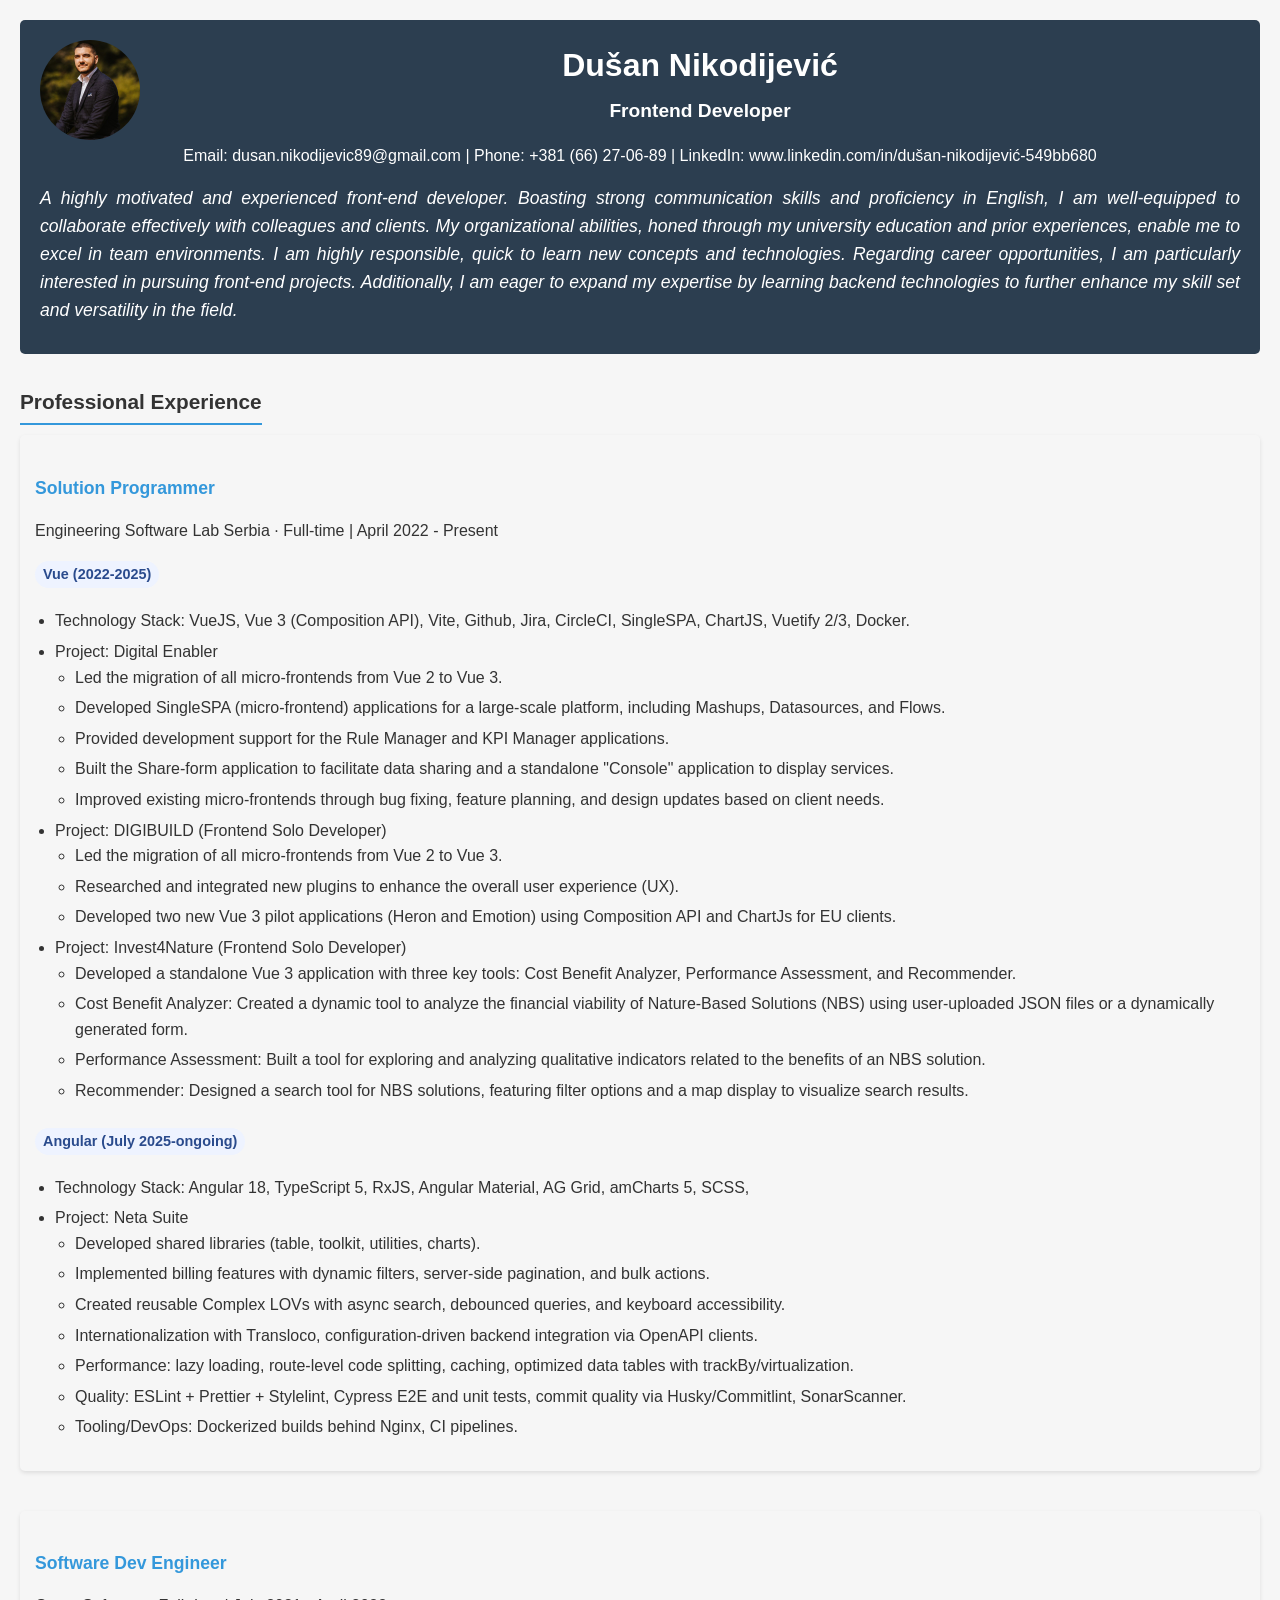
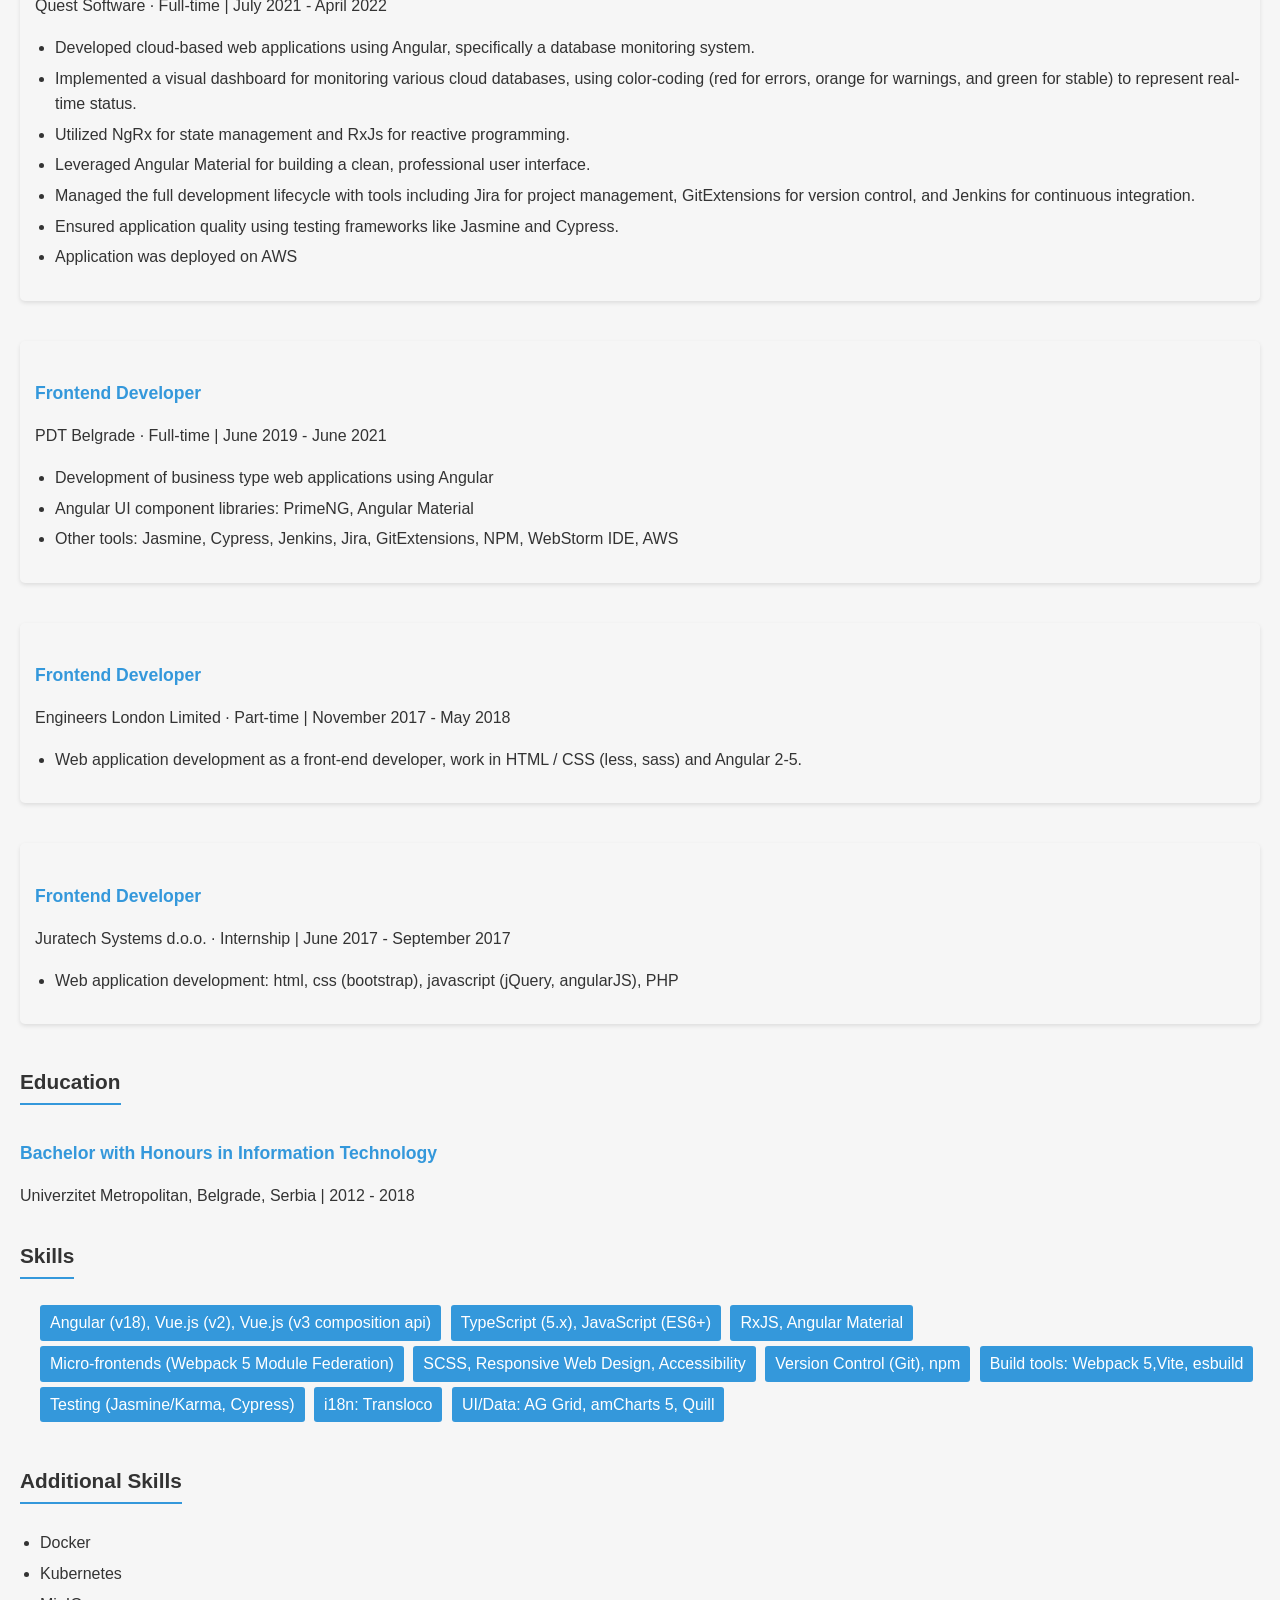
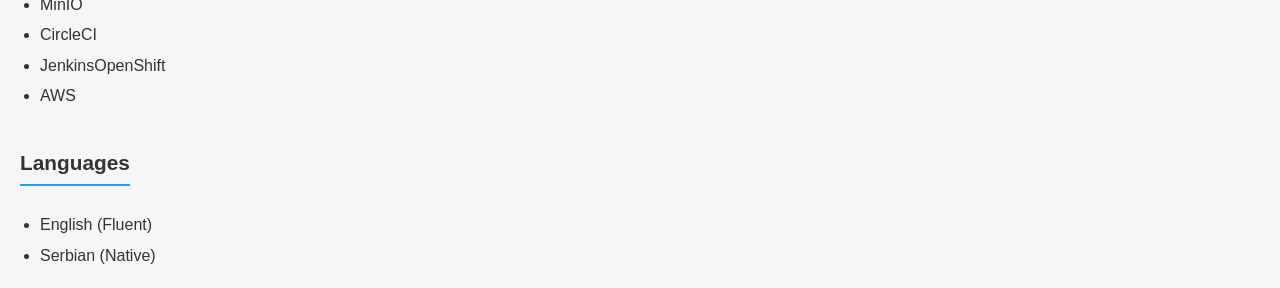
==== index.html @ c5de5ff5 "Update index.html" ====
<!DOCTYPE html>
<html lang="en">

<head>
    <meta charset="UTF-8">
    <meta name="viewport" content="width=device-width, initial-scale=1.0">
    <title>Dušan Nikodijević - CV</title>
    <link rel="stylesheet" href="css/main.css">
</head>

<body>
    <header>
        <img src="profile-picture.jpg" alt="Dušan Nikodijević" class="profile-picture">
        <h1>Dušan Nikodijević</h1>
        <h2>Frontend Developer</h2>
        <p>Email: dusan.nikodijevic89@gmail.com | Phone: +381 (66) 27-06-89 | LinkedIn:
            www.linkedin.com/in/dušan-nikodijević-549bb680</p>
        <p class="summary">A highly motivated and experienced front-end developer. Boasting strong communication skills and
            proficiency in English, I am well-equipped to collaborate effectively with colleagues and clients. My
            organizational abilities, honed through my university education and prior experiences, enable me to excel in team
            environments. I am highly responsible, quick to learn new concepts and technologies.

            Regarding career opportunities, I am particularly interested in pursuing front-end projects. Additionally, I am
            eager to expand my expertise by learning backend technologies to further enhance my skill set and versatility in
            the field.</p>
    </header>
    <main>
        <section>
            <h3>Professional Experience</h3>
            <div class="experience-container">
                <div class="experience">
                    <h4>Solution Programmer</h4>
                    <p>Engineering Software Lab Serbia · Full-time | April 2022 - Present</p>
                    <div class="tech-block">
                        <h5 class="tech-title">Vue (2022-2025)</h5>
                        <ul>
                            <li>Technology Stack: VueJS, Vue 3 (Composition API), Vite, Github, Jira, CircleCI, SingleSPA, ChartJS, Vuetify 2/3, Docker.</li>
                            <li>Project: Digital Enabler
                                <ul>
                                    <li>Led the migration of all micro-frontends from Vue 2 to Vue 3.</li>
                                    <li>Developed SingleSPA (micro-frontend) applications for a large-scale platform, including Mashups, Datasources, and Flows.</li>
                                    <li>Provided development support for the Rule Manager and KPI Manager applications.</li>
                                    <li>Built the Share-form application to facilitate data sharing and a standalone "Console" application to display services.</li>
                                    <li>Improved existing micro-frontends through bug fixing, feature planning, and design updates based on client needs.</li>
                                </ul>
                            </li>
                            <li>Project: DIGIBUILD (Frontend Solo Developer)
                                <ul>
                                    <li>Led the migration of all micro-frontends from Vue 2 to Vue 3.</li>
                                    <li>Researched and integrated new plugins to enhance the overall user experience (UX).</li>
                                    <li>Developed two new Vue 3 pilot applications (Heron and Emotion) using Composition API and ChartJs for EU clients.</li>
                                </ul>
                            </li>
                            <li>Project: Invest4Nature (Frontend Solo Developer)
                                <ul>
                                    <li>Developed a standalone Vue 3 application with three key tools: Cost Benefit Analyzer, Performance Assessment, and Recommender.</li>
                                    <li>Cost Benefit Analyzer: Created a dynamic tool to analyze the financial viability of Nature-Based Solutions (NBS) using user-uploaded JSON files or a dynamically generated form.</li>
                                    <li>Performance Assessment: Built a tool for exploring and analyzing qualitative indicators related to the benefits of an NBS solution.</li>
                                    <li>Recommender: Designed a search tool for NBS solutions, featuring filter options and a map display to visualize search results.</li>
                                </ul>
                            </li>
                        </ul>
                        <h5 class="tech-title">Angular (July 2025-ongoing)</h5>
                        <ul>
                            <li>Technology Stack: Angular 18, TypeScript 5, RxJS, Angular Material, AG Grid, amCharts 5, SCSS,</li>
                            <li>Project: Neta Suite
                                <ul>
                                    <li>Developed shared libraries (table, toolkit, utilities, charts).</li>
                                    <li>Implemented billing features with dynamic filters, server‑side pagination, and bulk actions.</li>
                                    <li>Created reusable Complex LOVs with async search, debounced queries, and keyboard accessibility.</li>
                                    <li>Internationalization with Transloco, configuration‑driven backend integration via OpenAPI clients.</li>
                                    <li>Performance: lazy loading, route‑level code splitting, caching, optimized data tables with trackBy/virtualization.</li>
                                    <li>Quality: ESLint + Prettier + Stylelint, Cypress E2E and unit tests, commit quality via Husky/Commitlint, SonarScanner.</li>
                                    <li>Tooling/DevOps: Dockerized builds behind Nginx, CI pipelines.</li>
                                </ul>
                            </li>
                        </ul>
                    </div>
                </div>
                <div class="experience">
                    <h4>Software Dev Engineer</h4>
                    <p>Quest Software · Full-time | July 2021 - April 2022</p>
                    <ul>
                        <li>Developed cloud-based web applications using Angular, specifically a database monitoring system.</li>
                        <li>Implemented a visual dashboard for monitoring various cloud databases, using color-coding (red for errors, orange for warnings, and green for stable) to represent real-time status.</li>
                        <li>Utilized NgRx for state management and RxJs for reactive programming.</li>
                        <li>Leveraged Angular Material for building a clean, professional user interface.</li>
                        <li>Managed the full development lifecycle with tools including Jira for project management, GitExtensions for version control, and Jenkins for continuous integration.</li>
                        <li>Ensured application quality using testing frameworks like Jasmine and Cypress.</li>
                        <li>Application was deployed on AWS</li>
                    </ul>
                </div>
                <div class="experience">
                    <h4>Frontend Developer</h4>
                    <p>PDT Belgrade · Full-time | June 2019 - June 2021</p>
                    <ul>
                        <li>Development of business type web applications using Angular</li>
                        <li>Angular UI component libraries: PrimeNG, Angular Material</li>
                        <li>Other tools: Jasmine, Cypress, Jenkins, Jira, GitExtensions, NPM, WebStorm IDE, AWS</li>
                    </ul>
                </div>
                <div class="experience">
                    <h4>Frontend Developer</h4>
                    <p>Engineers London Limited · Part-time | November 2017 - May 2018</p>
                    <ul>
                        <li>Web application development as a front-end developer, work in HTML / CSS (less, sass) and Angular 2-5.
                        </li>
                    </ul>
                </div>
                <div class="experience">
                    <h4>Frontend Developer</h4>
                    <p>Juratech Systems d.o.o. · Internship | June 2017 - September 2017</p>
                    <ul>
                        <li>Web application development: html, css (bootstrap), javascript (jQuery, angularJS), PHP</li>
                    </ul>
                </div>
            </div>
        </section>
        <section>
            <h3>Education</h3>
            <div class="education">
                <h4>Bachelor with Honours in Information Technology</h4>
                <p>Univerzitet Metropolitan, Belgrade, Serbia | 2012 - 2018</p>
            </div>
        </section>
        <section>
            <h3>Skills</h3>
            <ul class="skills">
                <li>Angular (v18), Vue.js (v2), Vue.js (v3 composition api)</li>
                <li>TypeScript (5.x), JavaScript (ES6+)</li>
                <li>RxJS, Angular Material</li>
                <li>Micro‑frontends (Webpack 5 Module Federation)</li>
                <li>SCSS, Responsive Web Design, Accessibility</li>
                <li>Version Control (Git), npm</li>
                <li>Build tools: Webpack 5,Vite, esbuild</li>
                <li>Testing (Jasmine/Karma, Cypress)</li>
                <li>i18n: Transloco</li>
                <li>UI/Data: AG Grid, amCharts 5, Quill</li>
            </ul>
        </section>
        <section>
            <h3>Additional Skills</h3>
            <ul class="additional-skills">
                <li>Docker</li>
                <li>Kubernetes</li>
                <li>MinIO</li>
                <li>CircleCI</li>
                <li>Jenkins</l
                <li>OpenShift</li>
                <li>AWS</li>
            </ul>
        </section>
        <section>
            <h3>Languages</h3>
            <ul class="languages">
                <li>English (Fluent)</li>
                <li>Serbian (Native)</li>
            </ul>
        </section>
    </main>
</body>

</html>
---- css/main.css ----
body {
  font-family: 'Arial', sans-serif;
  line-height: 1.6;
  margin: 20px;
  color: #333;
  background-color: #f6f6f6;
  opacity: 0;
  animation: fadeIn 1s ease-in forwards;
}

header {
  text-align: center;
  padding: 20px;
  background-color: #2c3e50;
  color: #fff;
  border-radius: 5px;
  margin-bottom: 10px;
}

h1 {
  margin: 0;
}

h2 {
  font-size: 1.2rem;
  margin-top: 5px;
}

h3 {
  font-size: 1.3rem;
  margin-bottom: 10px;
  border-bottom: 2px solid #3498db;
  display: inline-block;
  padding-bottom: 5px;
}

h4 {
  font-size: 1.1rem;
  font-weight: bold;
  margin-bottom: 5px;
  color: #3498db;
}

p {
  margin-bottom: 10px;
}

ul {
  padding-left: 20px;
}

li {
  margin-bottom: 5px;
}

.experience,
.education {
  transition: background-color 0.5s ease;
}

.experience:hover,
.education:hover {
  background-color: rgba(52, 152, 219, 0.1);
}

.skills li {
  display: inline-block;
  padding: 5px 10px;
  background-color: #3498db;
  color: #fff;
  border-radius: 3px;
  margin-right: 5px;
  margin-bottom: 5px;
  transition: background-color 0.3s ease, transform 0.3s ease;
}

.skills li:hover {
  background-color: #2980b9;
  transform: translateY(-2px);
}

.experience-container {
  display: flex;
  flex-wrap: wrap;
  gap: 20px;
}

.experience {
  width: 100%;
  background-color: #f6f6f6;
  padding: 15px;
  border-radius: 5px;
  box-shadow: 0 2px 4px rgba(0, 0, 0, 0.1);
  margin-bottom: 20px;
}

.summary {
  font-size: 1.1em;
  font-style: italic;
  margin-top: 15px;
  text-align: justify;
}

.profile-picture {
  width: 100px;
  height: 100px;
  border-radius: 50%;
  object-fit: cover;
  margin-right: 20px;
  float: left;
}

.tech-block { margin-bottom: 12px; }
.tech-title {
  display: inline-block;
  margin: 8px 0 4px;
  padding: 2px 8px;
  border-radius: 999px;
  background: #eef3ff;
  color: #2a4b8d;
  font-size: 0.9rem;
  font-weight: 700;
}

@media screen and (max-width: 1024px) {
  .experience {
    flex: 0 0 calc(50% - 20px);
  }
}

@media screen and (max-width: 768px) {
  .experience {
    flex: 0 0 100%;
  }
}

@media screen and (max-width: 480px) {
  h1 {
    font-size: 1.5rem;
  }

  h2 {
    font-size: 1rem;
  }
}

@keyframes fadeIn {
  0% {
    opacity: 0;
  }
  100% {
    opacity: 1;
  }
}
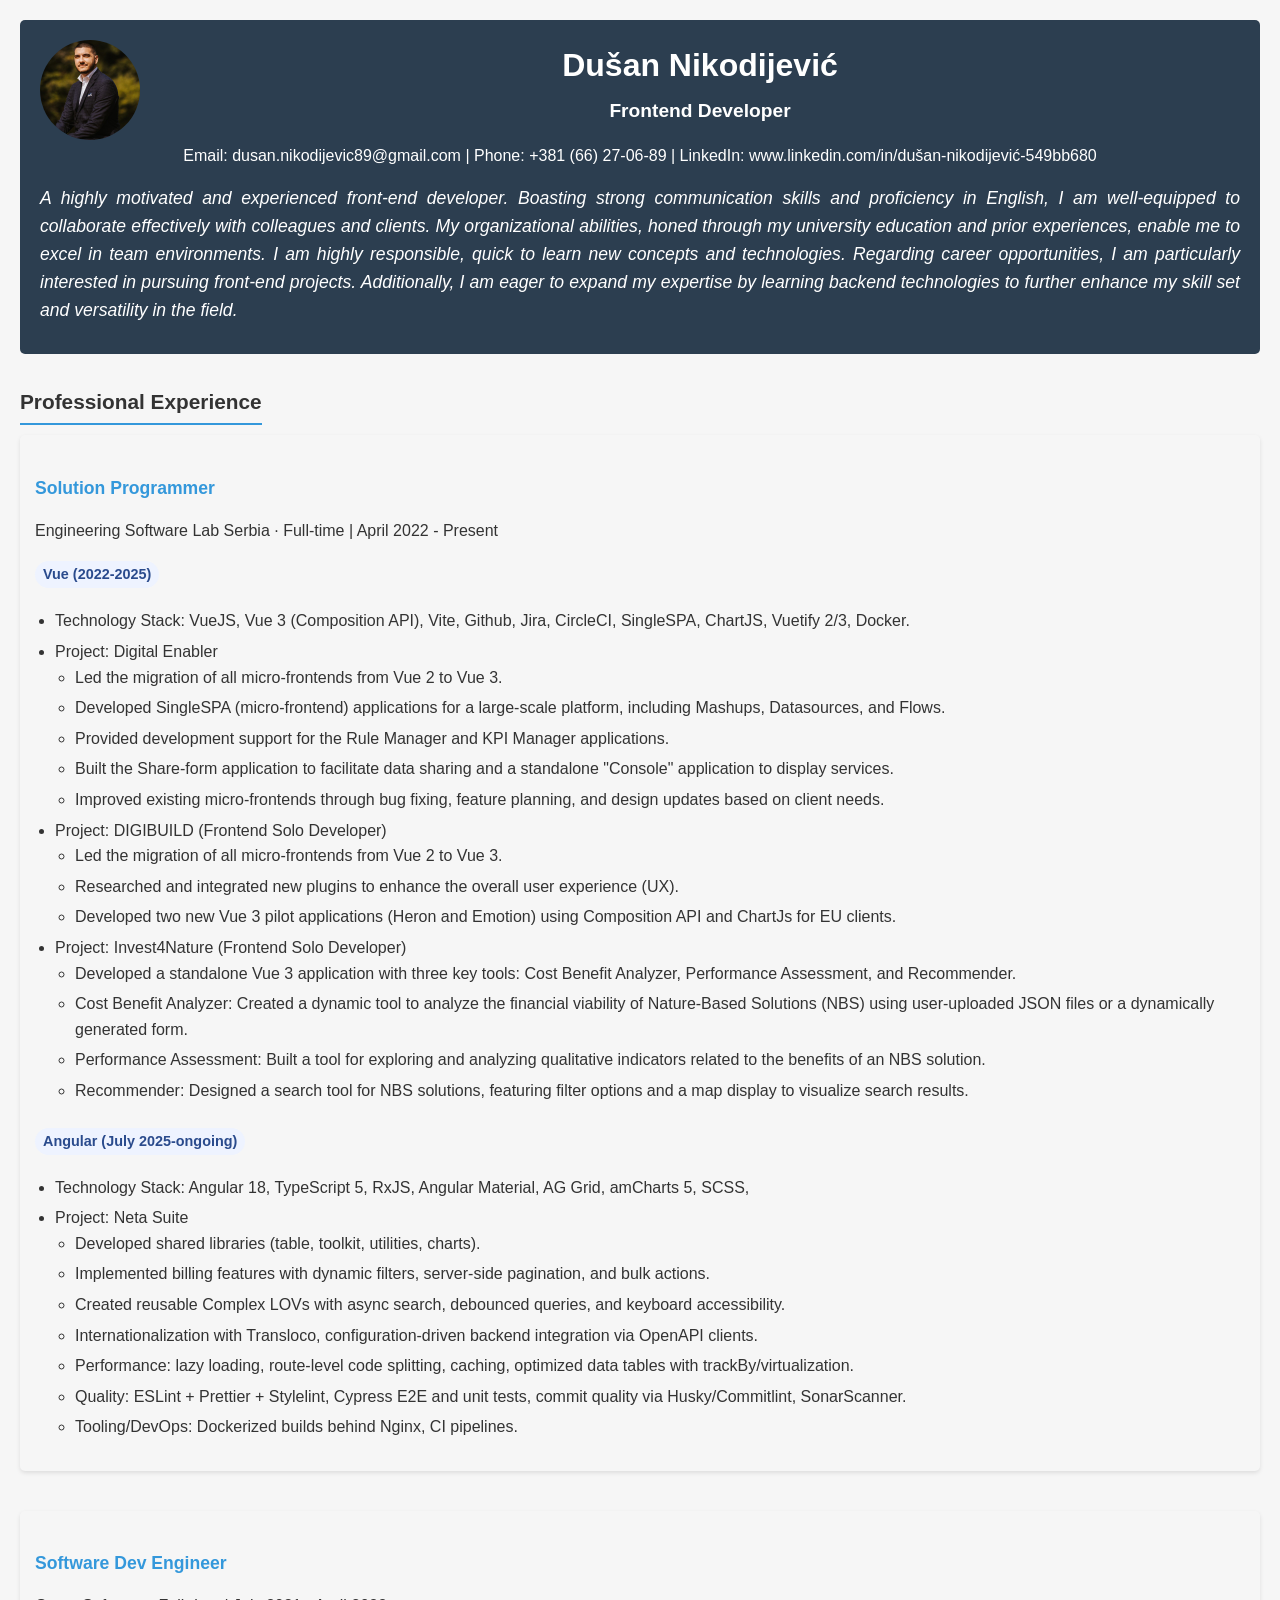
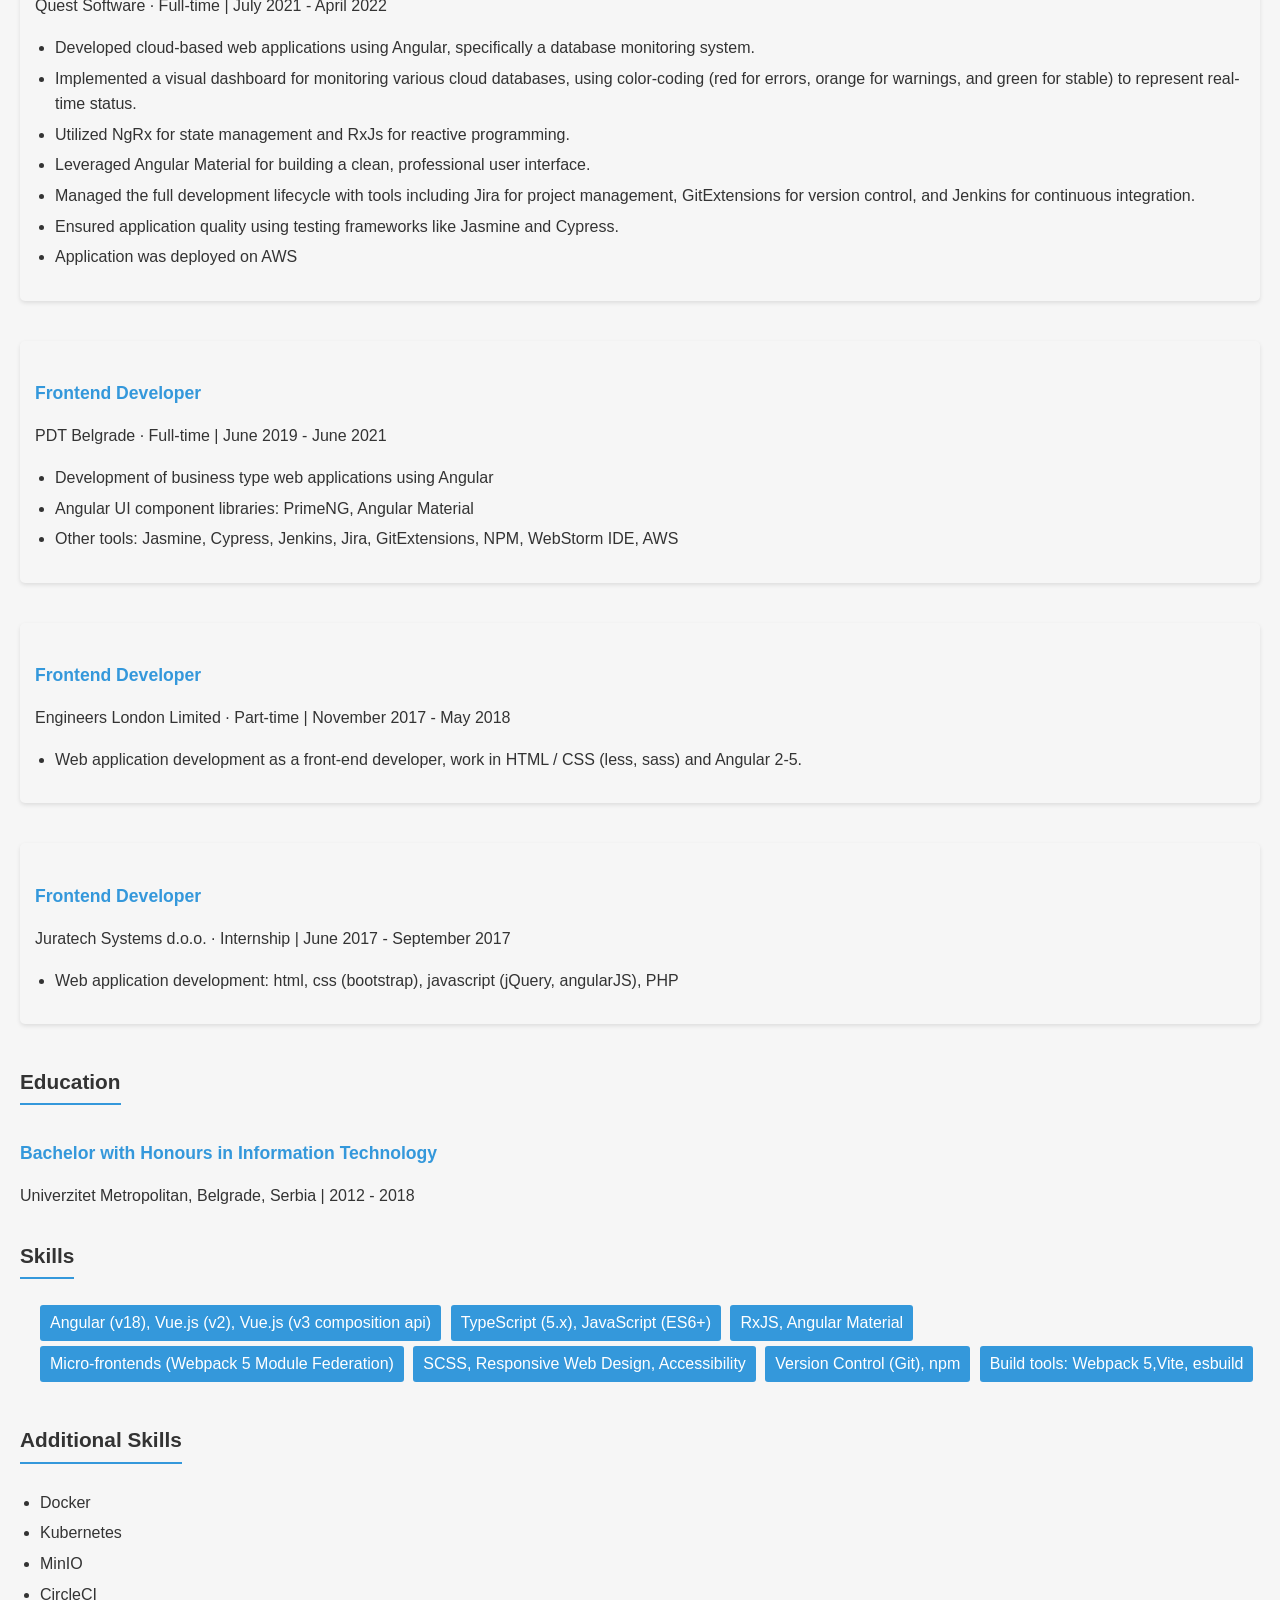
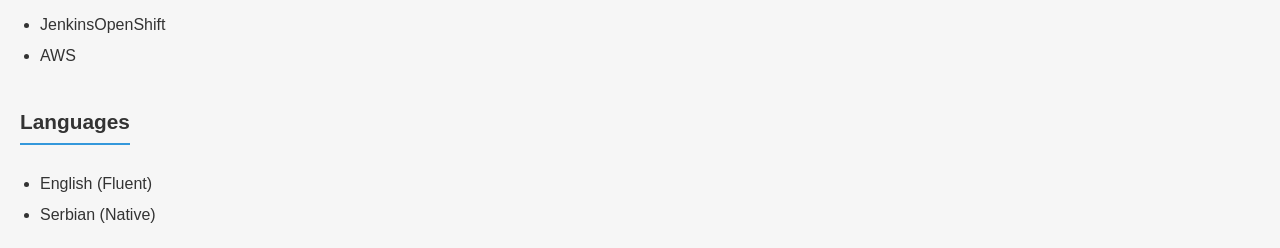
==== commit 8f34181a: "Update index.html" ====
--- a/index.html
+++ b/index.html
@@ -35,6 +35,7 @@
                         <h5 class="tech-title">Vue (2022-2025)</h5>
                         <ul>
                             <li>Technology Stack: VueJS, Vue 3 (Composition API), Vite, Github, Jira, CircleCI, SingleSPA, ChartJS, Vuetify 2/3, Docker.</li>
+                            
                             <li>Project: Digital Enabler
                                 <ul>
                                     <li>Led the migration of all micro-frontends from Vue 2 to Vue 3.</li>
@@ -63,6 +64,7 @@
                         <h5 class="tech-title">Angular (July 2025-ongoing)</h5>
                         <ul>
                             <li>Technology Stack: Angular 18, TypeScript 5, RxJS, Angular Material, AG Grid, amCharts 5, SCSS,</li>
+                            
                             <li>Project: Neta Suite
                                 <ul>
                                     <li>Developed shared libraries (table, toolkit, utilities, charts).</li>
@@ -133,9 +135,6 @@
                 <li>SCSS, Responsive Web Design, Accessibility</li>
                 <li>Version Control (Git), npm</li>
                 <li>Build tools: Webpack 5,Vite, esbuild</li>
-                <li>Testing (Jasmine/Karma, Cypress)</li>
-                <li>i18n: Transloco</li>
-                <li>UI/Data: AG Grid, amCharts 5, Quill</li>
             </ul>
         </section>
         <section>
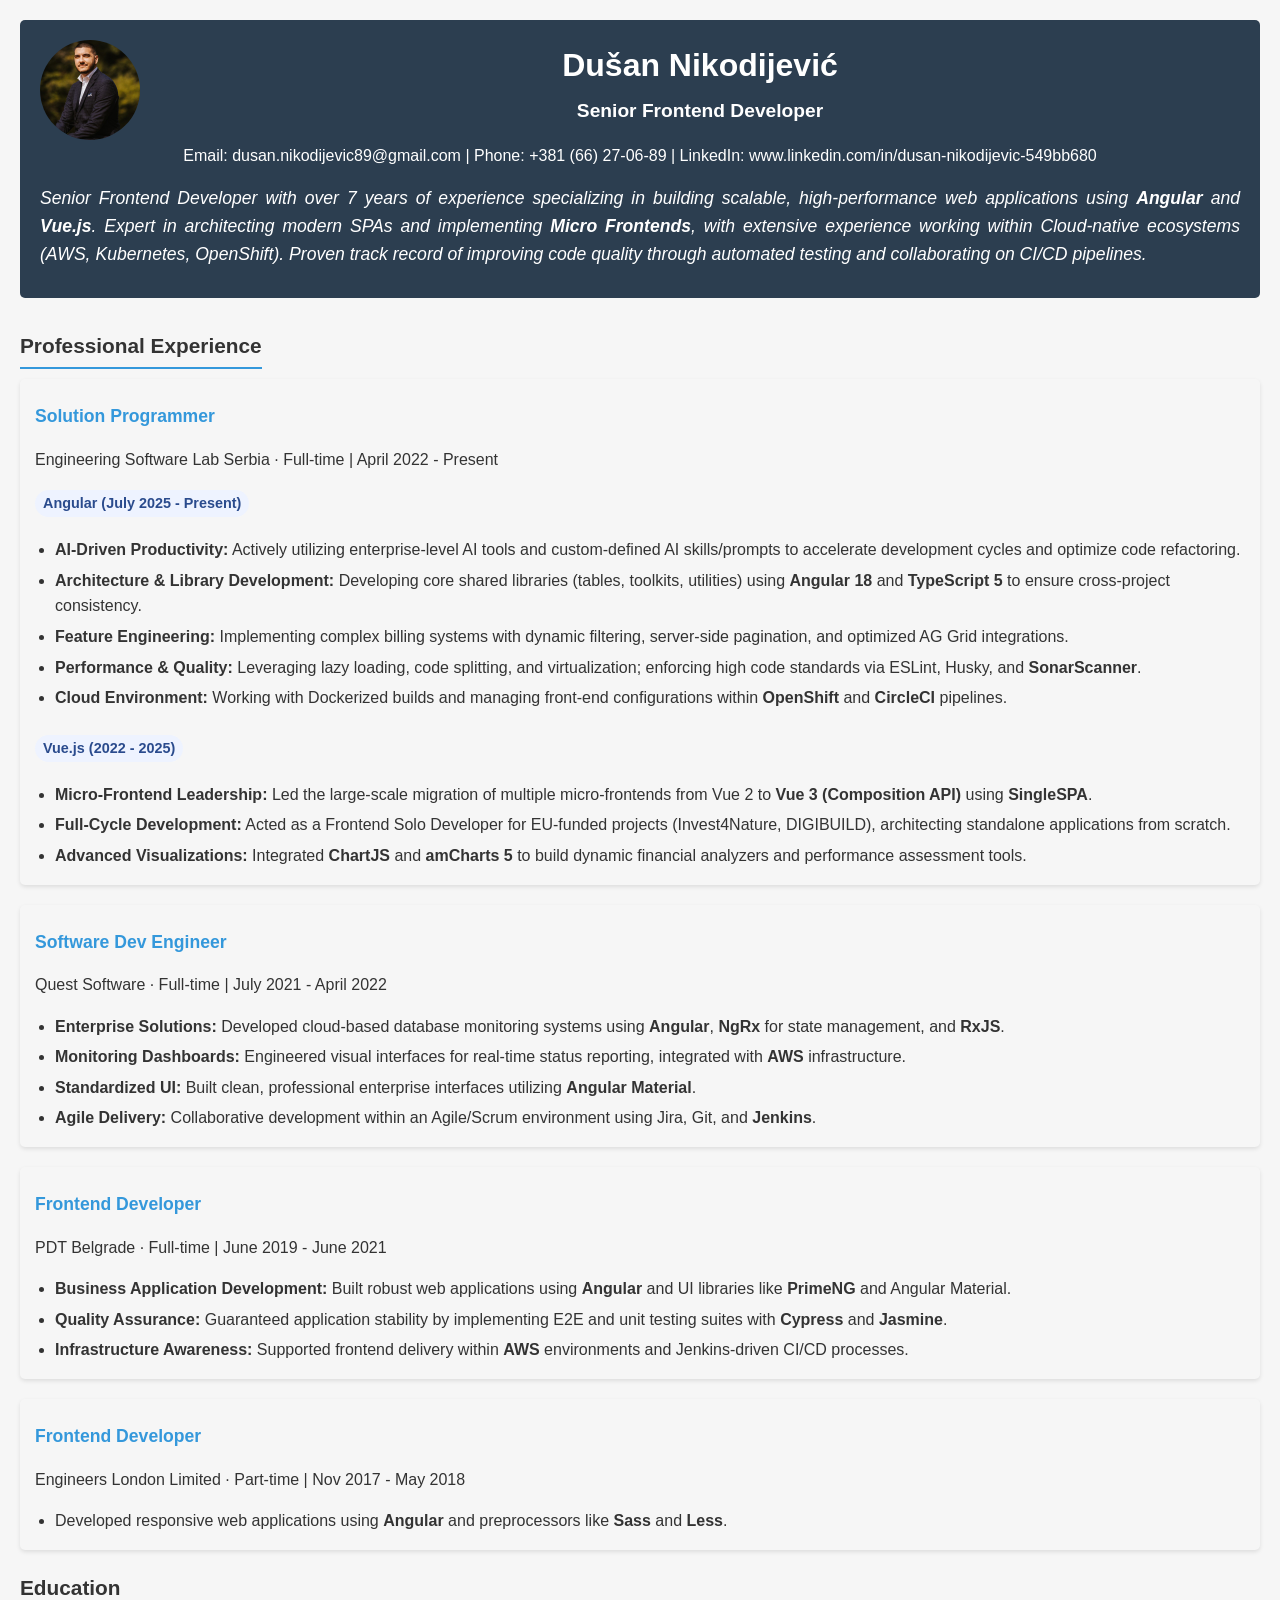
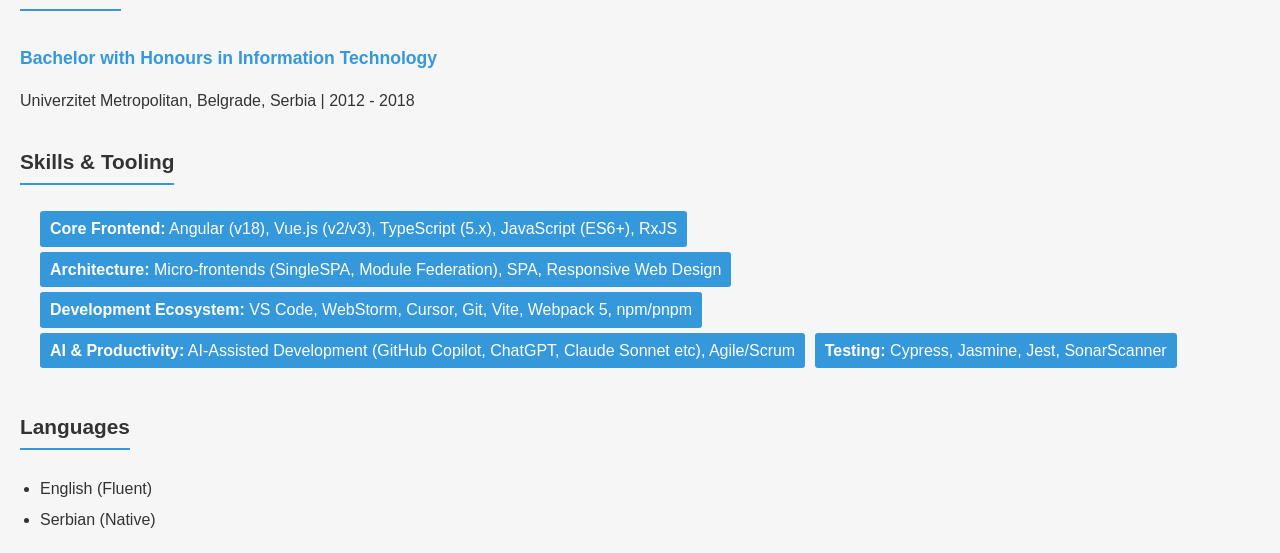
==== commit 9b2ba1f6: "update index" ====
--- a/index.html
+++ b/index.html
@@ -12,17 +12,16 @@
     <header>
         <img src="profile-picture.jpg" alt="Dušan Nikodijević" class="profile-picture">
         <h1>Dušan Nikodijević</h1>
-        <h2>Frontend Developer</h2>
+        <h2>Senior Frontend Developer</h2>
         <p>Email: dusan.nikodijevic89@gmail.com | Phone: +381 (66) 27-06-89 | LinkedIn:
-            www.linkedin.com/in/dušan-nikodijević-549bb680</p>
-        <p class="summary">A highly motivated and experienced front-end developer. Boasting strong communication skills and
-            proficiency in English, I am well-equipped to collaborate effectively with colleagues and clients. My
-            organizational abilities, honed through my university education and prior experiences, enable me to excel in team
-            environments. I am highly responsible, quick to learn new concepts and technologies.
-
-            Regarding career opportunities, I am particularly interested in pursuing front-end projects. Additionally, I am
-            eager to expand my expertise by learning backend technologies to further enhance my skill set and versatility in
-            the field.</p>
+            www.linkedin.com/in/dusan-nikodijevic-549bb680</p>
+        <p class="summary">
+            Senior Frontend Developer with over 7 years of experience specializing in building scalable,
+            high-performance web applications using <strong>Angular</strong> and <strong>Vue.js</strong>. Expert in
+            architecting modern SPAs and implementing <strong>Micro Frontends</strong>, with extensive experience
+            working within Cloud-native ecosystems (AWS, Kubernetes, OpenShift). Proven track record of improving code
+            quality through automated testing and collaborating on CI/CD pipelines.
+        </p>
     </header>
     <main>
         <section>
@@ -32,92 +31,78 @@
                     <h4>Solution Programmer</h4>
                     <p>Engineering Software Lab Serbia · Full-time | April 2022 - Present</p>
                     <div class="tech-block">
-                        <h5 class="tech-title">Vue (2022-2025)</h5>
+                        <h5 class="tech-title">Angular (July 2025 - Present)</h5>
                         <ul>
-                            <li>Technology Stack: VueJS, Vue 3 (Composition API), Vite, Github, Jira, CircleCI, SingleSPA, ChartJS, Vuetify 2/3, Docker.</li>
-                            
-                            <li>Project: Digital Enabler
-                                <ul>
-                                    <li>Led the migration of all micro-frontends from Vue 2 to Vue 3.</li>
-                                    <li>Developed SingleSPA (micro-frontend) applications for a large-scale platform, including Mashups, Datasources, and Flows.</li>
-                                    <li>Provided development support for the Rule Manager and KPI Manager applications.</li>
-                                    <li>Built the Share-form application to facilitate data sharing and a standalone "Console" application to display services.</li>
-                                    <li>Improved existing micro-frontends through bug fixing, feature planning, and design updates based on client needs.</li>
-                                </ul>
-                            </li>
-                            <li>Project: DIGIBUILD (Frontend Solo Developer)
-                                <ul>
-                                    <li>Led the migration of all micro-frontends from Vue 2 to Vue 3.</li>
-                                    <li>Researched and integrated new plugins to enhance the overall user experience (UX).</li>
-                                    <li>Developed two new Vue 3 pilot applications (Heron and Emotion) using Composition API and ChartJs for EU clients.</li>
-                                </ul>
-                            </li>
-                            <li>Project: Invest4Nature (Frontend Solo Developer)
-                                <ul>
-                                    <li>Developed a standalone Vue 3 application with three key tools: Cost Benefit Analyzer, Performance Assessment, and Recommender.</li>
-                                    <li>Cost Benefit Analyzer: Created a dynamic tool to analyze the financial viability of Nature-Based Solutions (NBS) using user-uploaded JSON files or a dynamically generated form.</li>
-                                    <li>Performance Assessment: Built a tool for exploring and analyzing qualitative indicators related to the benefits of an NBS solution.</li>
-                                    <li>Recommender: Designed a search tool for NBS solutions, featuring filter options and a map display to visualize search results.</li>
-                                </ul>
-                            </li>
+                            <li><strong>AI-Driven Productivity:</strong> Actively utilizing enterprise-level AI tools and custom-defined AI skills/prompts to accelerate development cycles and optimize code refactoring.</li>
+                            <li><strong>Architecture & Library Development:</strong> Developing core shared libraries
+                                (tables, toolkits, utilities) using <strong>Angular 18</strong> and <strong>TypeScript
+                                    5</strong> to ensure cross-project consistency.</li>
+                            <li><strong>Feature Engineering:</strong> Implementing complex billing systems with dynamic
+                                filtering, server-side pagination, and optimized AG Grid integrations.</li>
+                            <li><strong>Performance & Quality:</strong> Leveraging lazy loading, code splitting, and
+                                virtualization; enforcing high code standards via ESLint, Husky, and
+                                <strong>SonarScanner</strong>.</li>
+                            <li><strong>Cloud Environment:</strong> Working with Dockerized builds and managing
+                                front-end configurations within <strong>OpenShift</strong> and <strong>CircleCI</strong>
+                                pipelines.</li>
                         </ul>
-                        <h5 class="tech-title">Angular (July 2025-ongoing)</h5>
+
+                        <h5 class="tech-title">Vue.js (2022 - 2025)</h5>
                         <ul>
-                            <li>Technology Stack: Angular 18, TypeScript 5, RxJS, Angular Material, AG Grid, amCharts 5, SCSS,</li>
-                            
-                            <li>Project: Neta Suite
-                                <ul>
-                                    <li>Developed shared libraries (table, toolkit, utilities, charts).</li>
-                                    <li>Implemented billing features with dynamic filters, server‑side pagination, and bulk actions.</li>
-                                    <li>Created reusable Complex LOVs with async search, debounced queries, and keyboard accessibility.</li>
-                                    <li>Internationalization with Transloco, configuration‑driven backend integration via OpenAPI clients.</li>
-                                    <li>Performance: lazy loading, route‑level code splitting, caching, optimized data tables with trackBy/virtualization.</li>
-                                    <li>Quality: ESLint + Prettier + Stylelint, Cypress E2E and unit tests, commit quality via Husky/Commitlint, SonarScanner.</li>
-                                    <li>Tooling/DevOps: Dockerized builds behind Nginx, CI pipelines.</li>
-                                </ul>
-                            </li>
+                            <li><strong>Micro-Frontend Leadership:</strong> Led the large-scale migration of multiple
+                                micro-frontends from Vue 2 to <strong>Vue 3 (Composition API)</strong> using
+                                <strong>SingleSPA</strong>.</li>
+                            <li><strong>Full-Cycle Development:</strong> Acted as a Frontend Solo Developer for
+                                EU-funded projects (Invest4Nature, DIGIBUILD), architecting standalone applications from
+                                scratch.</li>
+                            <li><strong>Advanced Visualizations:</strong> Integrated <strong>ChartJS</strong> and
+                                <strong>amCharts 5</strong> to build dynamic financial analyzers and performance
+                                assessment tools.</li>
                         </ul>
                     </div>
                 </div>
+
                 <div class="experience">
                     <h4>Software Dev Engineer</h4>
                     <p>Quest Software · Full-time | July 2021 - April 2022</p>
                     <ul>
-                        <li>Developed cloud-based web applications using Angular, specifically a database monitoring system.</li>
-                        <li>Implemented a visual dashboard for monitoring various cloud databases, using color-coding (red for errors, orange for warnings, and green for stable) to represent real-time status.</li>
-                        <li>Utilized NgRx for state management and RxJs for reactive programming.</li>
-                        <li>Leveraged Angular Material for building a clean, professional user interface.</li>
-                        <li>Managed the full development lifecycle with tools including Jira for project management, GitExtensions for version control, and Jenkins for continuous integration.</li>
-                        <li>Ensured application quality using testing frameworks like Jasmine and Cypress.</li>
-                        <li>Application was deployed on AWS</li>
+                        <li><strong>Enterprise Solutions:</strong> Developed cloud-based database monitoring systems
+                            using <strong>Angular</strong>, <strong>NgRx</strong> for state management, and
+                            <strong>RxJS</strong>.</li>
+                        <li><strong>Monitoring Dashboards:</strong> Engineered visual interfaces for real-time status
+                            reporting, integrated with <strong>AWS</strong> infrastructure.</li>
+                        <li><strong>Standardized UI:</strong> Built clean, professional enterprise interfaces utilizing
+                            <strong>Angular Material</strong>.</li>
+                        <li><strong>Agile Delivery:</strong> Collaborative development within an Agile/Scrum environment
+                            using Jira, Git, and <strong>Jenkins</strong>.</li>
                     </ul>
                 </div>
+
                 <div class="experience">
                     <h4>Frontend Developer</h4>
                     <p>PDT Belgrade · Full-time | June 2019 - June 2021</p>
                     <ul>
-                        <li>Development of business type web applications using Angular</li>
-                        <li>Angular UI component libraries: PrimeNG, Angular Material</li>
-                        <li>Other tools: Jasmine, Cypress, Jenkins, Jira, GitExtensions, NPM, WebStorm IDE, AWS</li>
+                        <li><strong>Business Application Development:</strong> Built robust web applications using
+                            <strong>Angular</strong> and UI libraries like <strong>PrimeNG</strong> and Angular
+                            Material.</li>
+                        <li><strong>Quality Assurance:</strong> Guaranteed application stability by implementing E2E and
+                            unit testing suites with <strong>Cypress</strong> and <strong>Jasmine</strong>.</li>
+                        <li><strong>Infrastructure Awareness:</strong> Supported frontend delivery within
+                            <strong>AWS</strong> environments and Jenkins-driven CI/CD processes.</li>
                     </ul>
                 </div>
+
                 <div class="experience">
                     <h4>Frontend Developer</h4>
-                    <p>Engineers London Limited · Part-time | November 2017 - May 2018</p>
+                    <p>Engineers London Limited · Part-time | Nov 2017 - May 2018</p>
                     <ul>
-                        <li>Web application development as a front-end developer, work in HTML / CSS (less, sass) and Angular 2-5.
-                        </li>
-                    </ul>
-                </div>
-                <div class="experience">
-                    <h4>Frontend Developer</h4>
-                    <p>Juratech Systems d.o.o. · Internship | June 2017 - September 2017</p>
-                    <ul>
-                        <li>Web application development: html, css (bootstrap), javascript (jQuery, angularJS), PHP</li>
+                        <li>Developed responsive web applications using <strong>Angular</strong> and preprocessors like
+                            <strong>Sass</strong> and <strong>Less</strong>.</li>
                     </ul>
                 </div>
             </div>
         </section>
+
         <section>
             <h3>Education</h3>
             <div class="education">
@@ -125,30 +110,20 @@
                 <p>Univerzitet Metropolitan, Belgrade, Serbia | 2012 - 2018</p>
             </div>
         </section>
+
         <section>
-            <h3>Skills</h3>
+            <h3>Skills & Tooling</h3>
             <ul class="skills">
-                <li>Angular (v18), Vue.js (v2), Vue.js (v3 composition api)</li>
-                <li>TypeScript (5.x), JavaScript (ES6+)</li>
-                <li>RxJS, Angular Material</li>
-                <li>Micro‑frontends (Webpack 5 Module Federation)</li>
-                <li>SCSS, Responsive Web Design, Accessibility</li>
-                <li>Version Control (Git), npm</li>
-                <li>Build tools: Webpack 5,Vite, esbuild</li>
+                <li><strong>Core Frontend:</strong> Angular (v18), Vue.js (v2/v3), TypeScript (5.x), JavaScript (ES6+),
+                    RxJS</li>
+                <li><strong>Architecture:</strong> Micro-frontends (SingleSPA, Module Federation), SPA, Responsive Web
+                    Design</li>
+                <li><strong>Development Ecosystem:</strong> VS Code, WebStorm, Cursor, Git, Vite, Webpack 5, npm/pnpm</li>
+                <li><strong>AI & Productivity:</strong> AI-Assisted Development (GitHub Copilot, ChatGPT, Claude Sonnet etc), Agile/Scrum</li>
+                <li><strong>Testing:</strong> Cypress, Jasmine, Jest, SonarScanner</li>
             </ul>
         </section>
-        <section>
-            <h3>Additional Skills</h3>
-            <ul class="additional-skills">
-                <li>Docker</li>
-                <li>Kubernetes</li>
-                <li>MinIO</li>
-                <li>CircleCI</li>
-                <li>Jenkins</l
-                <li>OpenShift</li>
-                <li>AWS</li>
-            </ul>
-        </section>
+
         <section>
             <h3>Languages</h3>
             <ul class="languages">
--- a/css/main.css
+++ b/css/main.css
@@ -89,10 +89,9 @@
 .experience {
   width: 100%;
   background-color: #f6f6f6;
-  padding: 15px;
+  padding: 0px 15px;
   border-radius: 5px;
   box-shadow: 0 2px 4px rgba(0, 0, 0, 0.1);
-  margin-bottom: 20px;
 }
 
 .summary {
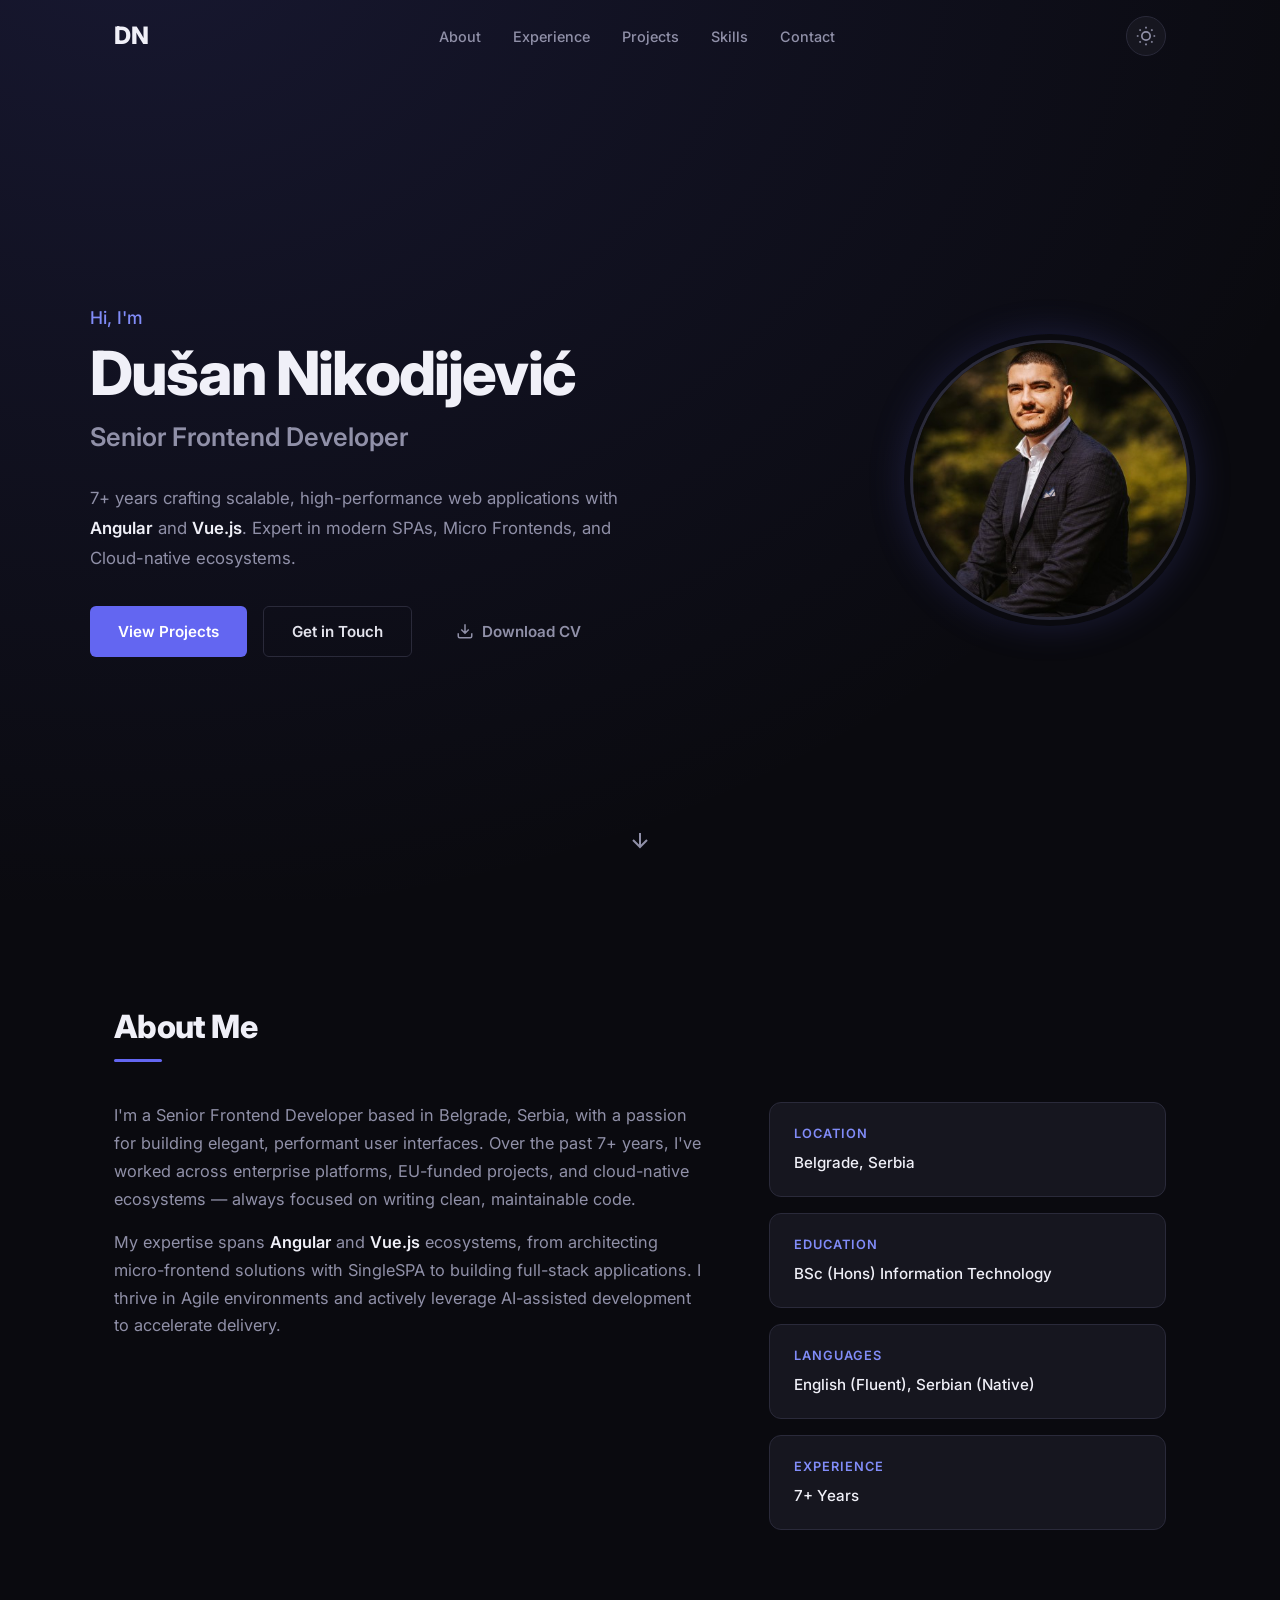
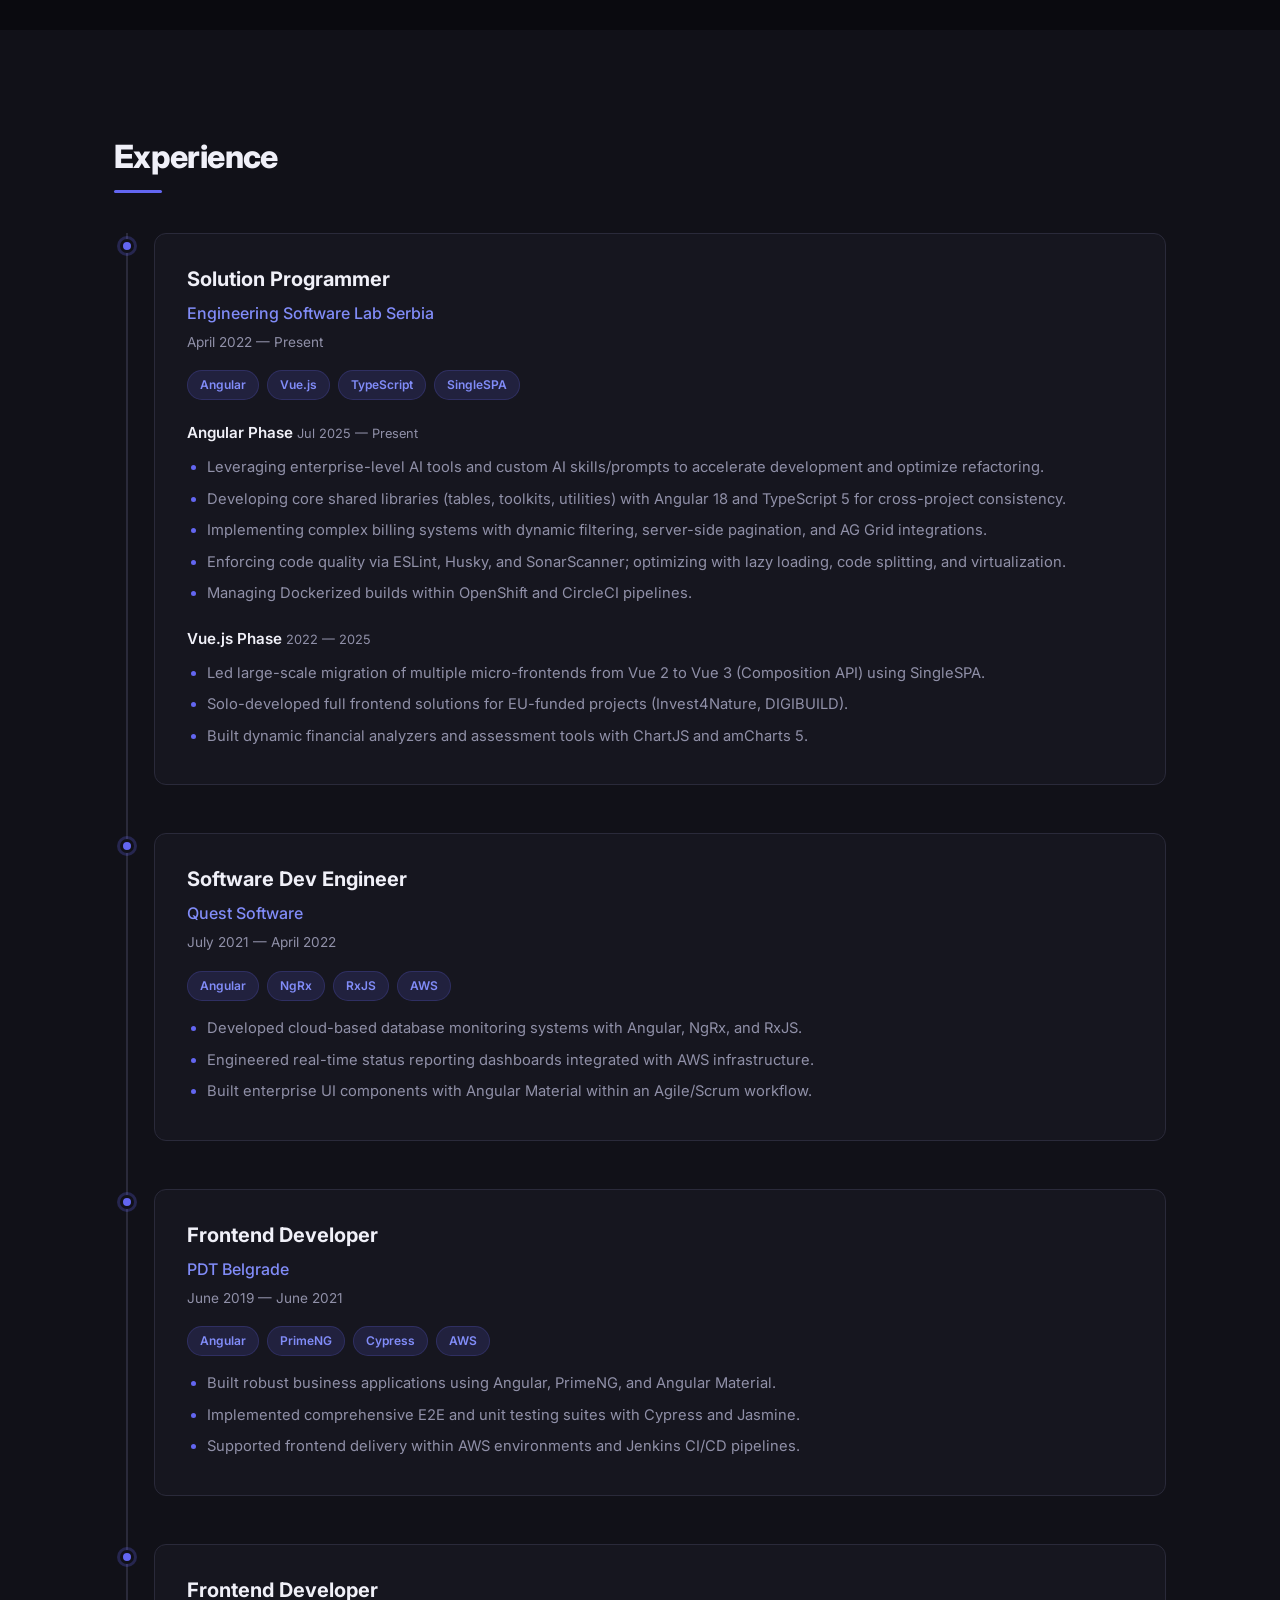
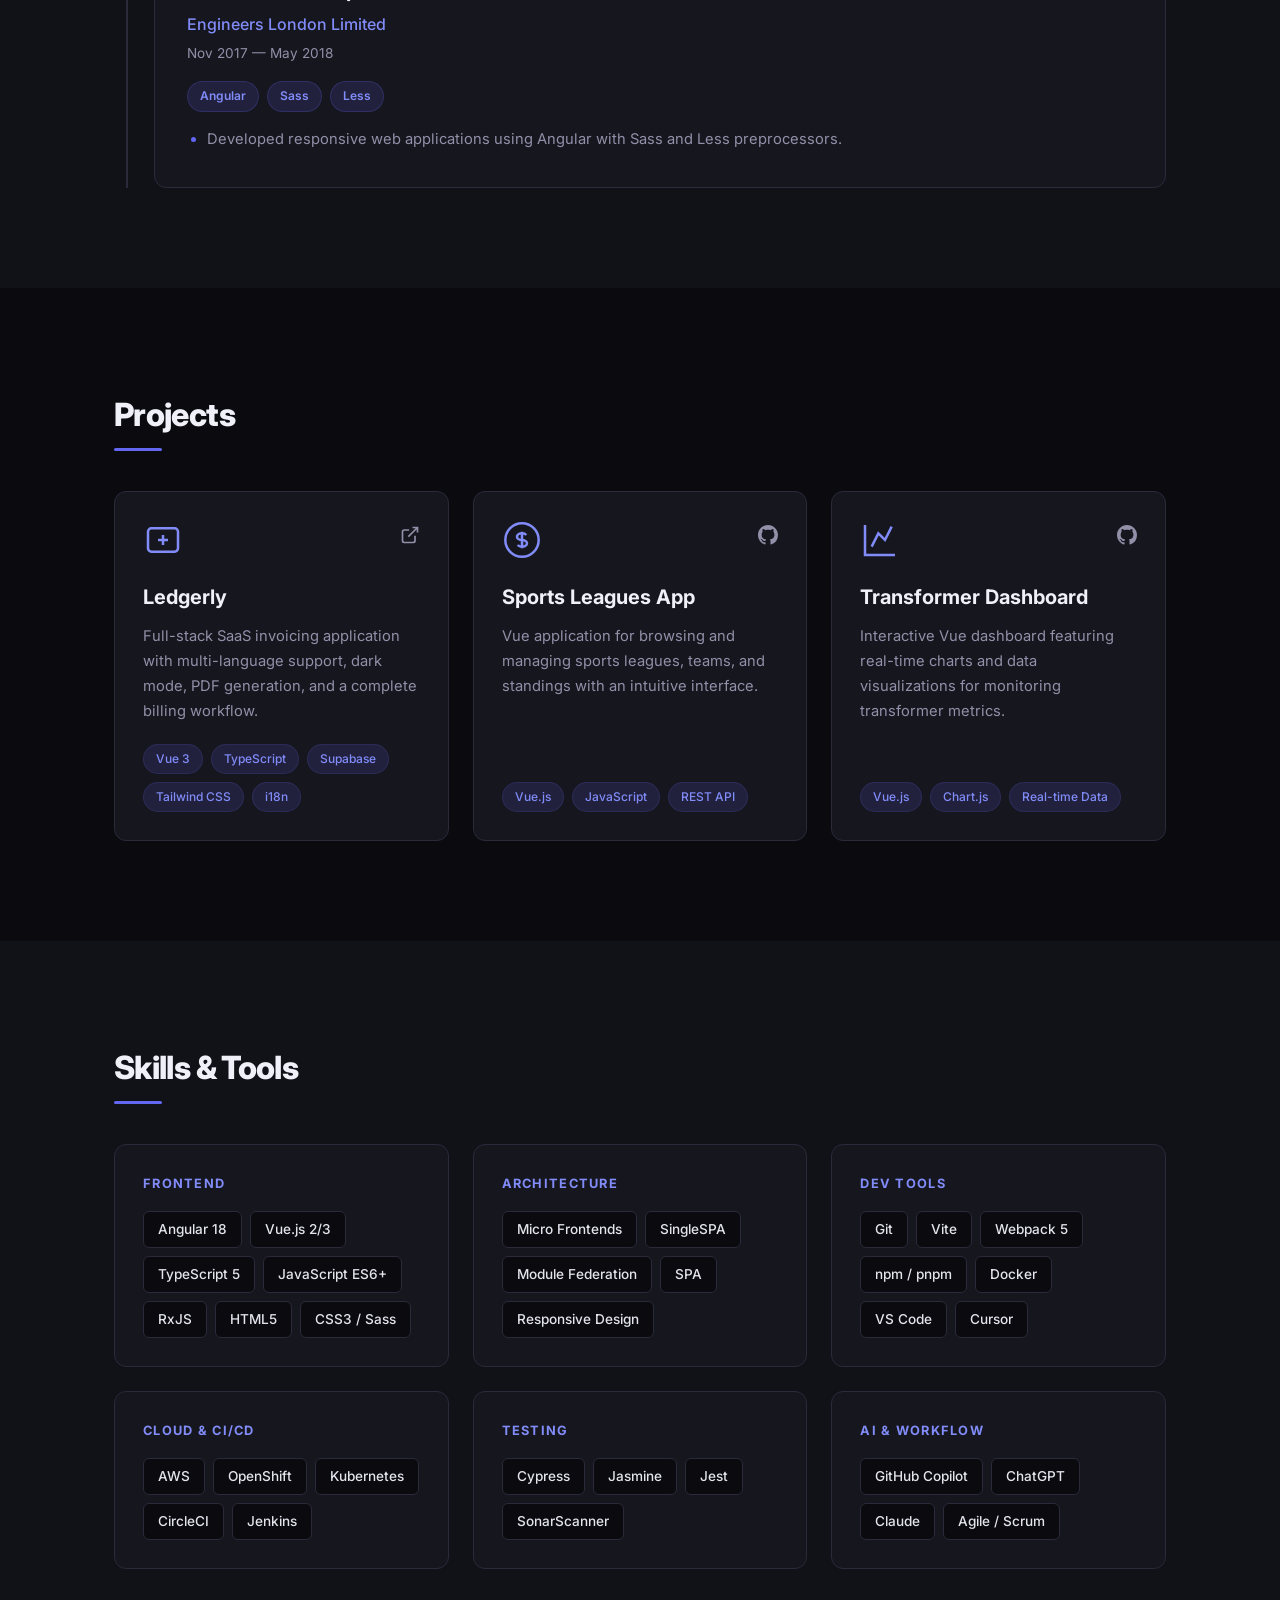
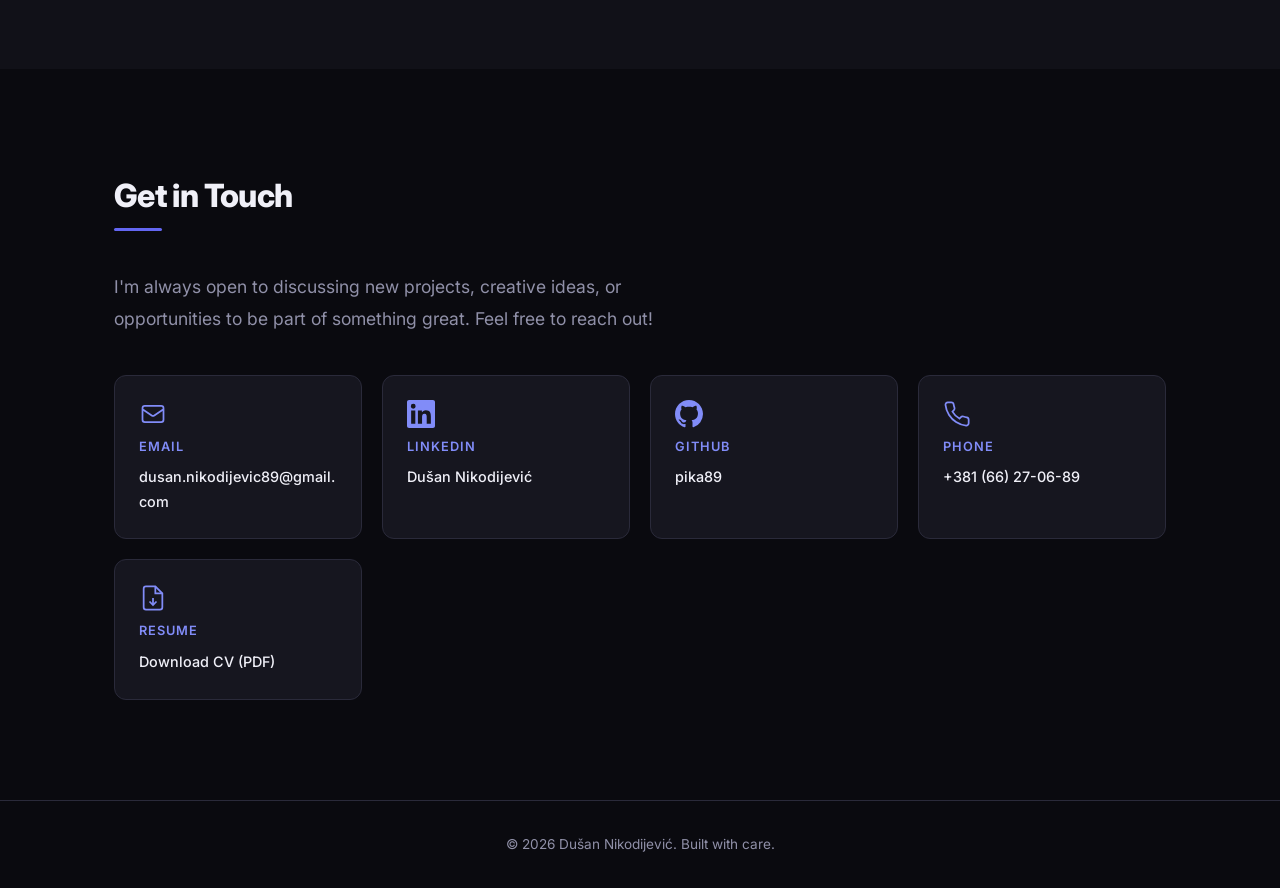
==== commit 789dec6e: "Redesign portfolio with modern dark/light theme Complete rebuild of the portfolio site with a modern" ====
--- a/index.html
+++ b/index.html
@@ -2,136 +2,558 @@
 <html lang="en">
 
 <head>
-    <meta charset="UTF-8">
-    <meta name="viewport" content="width=device-width, initial-scale=1.0">
-    <title>Dušan Nikodijević - CV</title>
-    <link rel="stylesheet" href="css/main.css">
+  <meta charset="UTF-8">
+  <meta name="viewport" content="width=device-width, initial-scale=1.0">
+  <title>Dušan Nikodijević — Senior Frontend Developer</title>
+  <meta name="description"
+    content="Portfolio of Dušan Nikodijević — Senior Frontend Developer specializing in Angular, Vue.js, and scalable web applications.">
+
+  <!-- Open Graph -->
+  <meta property="og:type" content="website">
+  <meta property="og:url" content="https://pika89.github.io/">
+  <meta property="og:title" content="Dušan Nikodijević — Senior Frontend Developer">
+  <meta property="og:description" content="7+ years building scalable web apps with Angular & Vue.js. Expert in SPAs, Micro Frontends, and Cloud-native ecosystems.">
+  <meta property="og:image" content="https://pika89.github.io/profile-picture.jpg">
+
+  <!-- Twitter Card -->
+  <meta name="twitter:card" content="summary">
+  <meta name="twitter:title" content="Dušan Nikodijević — Senior Frontend Developer">
+  <meta name="twitter:description" content="7+ years building scalable web apps with Angular & Vue.js. Expert in SPAs, Micro Frontends, and Cloud-native ecosystems.">
+  <meta name="twitter:image" content="https://pika89.github.io/profile-picture.jpg">
+
+  <meta name="theme-color" content="#6366f1">
+  <link rel="icon" href="favicon.svg" type="image/svg+xml">
+  <link rel="preconnect" href="https://fonts.googleapis.com">
+  <link rel="preconnect" href="https://fonts.gstatic.com" crossorigin>
+  <link href="https://fonts.googleapis.com/css2?family=Inter:wght@400;500;600;700;800&display=swap" rel="stylesheet">
+  <link rel="stylesheet" href="css/main.css">
+  <script>
+    document.documentElement.setAttribute('data-theme',
+      localStorage.getItem('theme') ?? 'dark'
+    );
+  </script>
 </head>
 
 <body>
-    <header>
-        <img src="profile-picture.jpg" alt="Dušan Nikodijević" class="profile-picture">
-        <h1>Dušan Nikodijević</h1>
-        <h2>Senior Frontend Developer</h2>
-        <p>Email: dusan.nikodijevic89@gmail.com | Phone: +381 (66) 27-06-89 | LinkedIn:
-            www.linkedin.com/in/dusan-nikodijevic-549bb680</p>
-        <p class="summary">
-            Senior Frontend Developer with over 7 years of experience specializing in building scalable,
-            high-performance web applications using <strong>Angular</strong> and <strong>Vue.js</strong>. Expert in
-            architecting modern SPAs and implementing <strong>Micro Frontends</strong>, with extensive experience
-            working within Cloud-native ecosystems (AWS, Kubernetes, OpenShift). Proven track record of improving code
-            quality through automated testing and collaborating on CI/CD pipelines.
+  <a href="#about" class="skip-link">Skip to main content</a>
+
+  <!-- Navigation -->
+  <nav class="nav" id="nav" role="navigation" aria-label="Main navigation">
+    <div class="nav__inner">
+      <a href="#" class="nav__logo">DN</a>
+      <button class="nav__toggle" id="navToggle" aria-label="Toggle navigation">
+        <span></span><span></span><span></span>
+      </button>
+      <ul class="nav__links" id="navLinks">
+        <li><a href="#about">About</a></li>
+        <li><a href="#experience">Experience</a></li>
+        <li><a href="#projects">Projects</a></li>
+        <li><a href="#skills">Skills</a></li>
+        <li><a href="#contact">Contact</a></li>
+      </ul>
+      <button class="theme-toggle" id="themeToggle" aria-label="Toggle light/dark theme">
+        <svg class="theme-toggle__icon theme-toggle__icon--sun" viewBox="0 0 24 24" fill="none" stroke="currentColor" stroke-width="2" width="20" height="20">
+          <circle cx="12" cy="12" r="5"/><path d="M12 1v2M12 21v2M4.22 4.22l1.42 1.42M18.36 18.36l1.42 1.42M1 12h2M21 12h2M4.22 19.78l1.42-1.42M18.36 5.64l1.42-1.42"/>
+        </svg>
+        <svg class="theme-toggle__icon theme-toggle__icon--moon" viewBox="0 0 24 24" fill="none" stroke="currentColor" stroke-width="2" width="20" height="20">
+          <path d="M21 12.79A9 9 0 1111.21 3 7 7 0 0021 12.79z"/>
+        </svg>
+      </button>
+    </div>
+  </nav>
+
+  <!-- Hero -->
+  <section class="hero" id="hero">
+    <div class="hero__content">
+      <div class="hero__text">
+        <p class="hero__greeting">Hi, I'm</p>
+        <h1 class="hero__name">Dušan Nikodijević</h1>
+        <h2 class="hero__title">Senior Frontend Developer</h2>
+        <p class="hero__summary">
+          7+ years crafting scalable, high-performance web applications with
+          <strong>Angular</strong> and <strong>Vue.js</strong>. Expert in modern SPAs,
+          Micro Frontends, and Cloud-native ecosystems.
         </p>
-    </header>
-    <main>
-        <section>
-            <h3>Professional Experience</h3>
-            <div class="experience-container">
-                <div class="experience">
-                    <h4>Solution Programmer</h4>
-                    <p>Engineering Software Lab Serbia · Full-time | April 2022 - Present</p>
-                    <div class="tech-block">
-                        <h5 class="tech-title">Angular (July 2025 - Present)</h5>
-                        <ul>
-                            <li><strong>AI-Driven Productivity:</strong> Actively utilizing enterprise-level AI tools and custom-defined AI skills/prompts to accelerate development cycles and optimize code refactoring.</li>
-                            <li><strong>Architecture & Library Development:</strong> Developing core shared libraries
-                                (tables, toolkits, utilities) using <strong>Angular 18</strong> and <strong>TypeScript
-                                    5</strong> to ensure cross-project consistency.</li>
-                            <li><strong>Feature Engineering:</strong> Implementing complex billing systems with dynamic
-                                filtering, server-side pagination, and optimized AG Grid integrations.</li>
-                            <li><strong>Performance & Quality:</strong> Leveraging lazy loading, code splitting, and
-                                virtualization; enforcing high code standards via ESLint, Husky, and
-                                <strong>SonarScanner</strong>.</li>
-                            <li><strong>Cloud Environment:</strong> Working with Dockerized builds and managing
-                                front-end configurations within <strong>OpenShift</strong> and <strong>CircleCI</strong>
-                                pipelines.</li>
-                        </ul>
-
-                        <h5 class="tech-title">Vue.js (2022 - 2025)</h5>
-                        <ul>
-                            <li><strong>Micro-Frontend Leadership:</strong> Led the large-scale migration of multiple
-                                micro-frontends from Vue 2 to <strong>Vue 3 (Composition API)</strong> using
-                                <strong>SingleSPA</strong>.</li>
-                            <li><strong>Full-Cycle Development:</strong> Acted as a Frontend Solo Developer for
-                                EU-funded projects (Invest4Nature, DIGIBUILD), architecting standalone applications from
-                                scratch.</li>
-                            <li><strong>Advanced Visualizations:</strong> Integrated <strong>ChartJS</strong> and
-                                <strong>amCharts 5</strong> to build dynamic financial analyzers and performance
-                                assessment tools.</li>
-                        </ul>
-                    </div>
-                </div>
-
-                <div class="experience">
-                    <h4>Software Dev Engineer</h4>
-                    <p>Quest Software · Full-time | July 2021 - April 2022</p>
-                    <ul>
-                        <li><strong>Enterprise Solutions:</strong> Developed cloud-based database monitoring systems
-                            using <strong>Angular</strong>, <strong>NgRx</strong> for state management, and
-                            <strong>RxJS</strong>.</li>
-                        <li><strong>Monitoring Dashboards:</strong> Engineered visual interfaces for real-time status
-                            reporting, integrated with <strong>AWS</strong> infrastructure.</li>
-                        <li><strong>Standardized UI:</strong> Built clean, professional enterprise interfaces utilizing
-                            <strong>Angular Material</strong>.</li>
-                        <li><strong>Agile Delivery:</strong> Collaborative development within an Agile/Scrum environment
-                            using Jira, Git, and <strong>Jenkins</strong>.</li>
-                    </ul>
-                </div>
-
-                <div class="experience">
-                    <h4>Frontend Developer</h4>
-                    <p>PDT Belgrade · Full-time | June 2019 - June 2021</p>
-                    <ul>
-                        <li><strong>Business Application Development:</strong> Built robust web applications using
-                            <strong>Angular</strong> and UI libraries like <strong>PrimeNG</strong> and Angular
-                            Material.</li>
-                        <li><strong>Quality Assurance:</strong> Guaranteed application stability by implementing E2E and
-                            unit testing suites with <strong>Cypress</strong> and <strong>Jasmine</strong>.</li>
-                        <li><strong>Infrastructure Awareness:</strong> Supported frontend delivery within
-                            <strong>AWS</strong> environments and Jenkins-driven CI/CD processes.</li>
-                    </ul>
-                </div>
-
-                <div class="experience">
-                    <h4>Frontend Developer</h4>
-                    <p>Engineers London Limited · Part-time | Nov 2017 - May 2018</p>
-                    <ul>
-                        <li>Developed responsive web applications using <strong>Angular</strong> and preprocessors like
-                            <strong>Sass</strong> and <strong>Less</strong>.</li>
-                    </ul>
-                </div>
-            </div>
-        </section>
-
-        <section>
-            <h3>Education</h3>
-            <div class="education">
-                <h4>Bachelor with Honours in Information Technology</h4>
-                <p>Univerzitet Metropolitan, Belgrade, Serbia | 2012 - 2018</p>
-            </div>
-        </section>
-
-        <section>
-            <h3>Skills & Tooling</h3>
-            <ul class="skills">
-                <li><strong>Core Frontend:</strong> Angular (v18), Vue.js (v2/v3), TypeScript (5.x), JavaScript (ES6+),
-                    RxJS</li>
-                <li><strong>Architecture:</strong> Micro-frontends (SingleSPA, Module Federation), SPA, Responsive Web
-                    Design</li>
-                <li><strong>Development Ecosystem:</strong> VS Code, WebStorm, Cursor, Git, Vite, Webpack 5, npm/pnpm</li>
-                <li><strong>AI & Productivity:</strong> AI-Assisted Development (GitHub Copilot, ChatGPT, Claude Sonnet etc), Agile/Scrum</li>
-                <li><strong>Testing:</strong> Cypress, Jasmine, Jest, SonarScanner</li>
+        <div class="hero__actions">
+          <a href="#projects" class="btn btn--primary">View Projects</a>
+          <a href="#contact" class="btn btn--outline">Get in Touch</a>
+          <a href="Dusan_Nikodijevic_CV.pdf" download class="btn btn--ghost">
+            <svg width="18" height="18" viewBox="0 0 24 24" fill="none" stroke="currentColor" stroke-width="2" aria-hidden="true">
+              <path d="M21 15v4a2 2 0 01-2 2H5a2 2 0 01-2-2v-4M7 10l5 5 5-5M12 15V3"/>
+            </svg>
+            Download CV
+          </a>
+        </div>
+      </div>
+      <div class="hero__image-wrapper">
+        <img src="profile-picture.jpg" alt="Dušan Nikodijević" class="hero__image" width="320" height="320">
+      </div>
+    </div>
+    <div class="hero__scroll">
+      <a href="#about" aria-label="Scroll down">
+        <svg width="24" height="24" viewBox="0 0 24 24" fill="none" stroke="currentColor" stroke-width="2">
+          <path d="M12 5v14M5 12l7 7 7-7" />
+        </svg>
+      </a>
+    </div>
+  </section>
+
+  <!-- About -->
+  <main>
+  <section class="section" id="about">
+    <div class="container">
+      <h2 class="section__heading">About Me</h2>
+      <div class="about__grid">
+        <div class="about__text">
+          <p>
+            I'm a Senior Frontend Developer based in Belgrade, Serbia, with a passion for building
+            elegant, performant user interfaces. Over the past 7+ years, I've worked across
+            enterprise platforms, EU-funded projects, and cloud-native ecosystems — always focused
+            on writing clean, maintainable code.
+          </p>
+          <p>
+            My expertise spans <strong>Angular</strong> and <strong>Vue.js</strong> ecosystems,
+            from architecting micro-frontend solutions with SingleSPA to building full-stack
+            applications. I thrive in Agile environments and actively leverage AI-assisted
+            development to accelerate delivery.
+          </p>
+        </div>
+        <div class="about__details">
+          <div class="about__detail">
+            <span class="about__detail-label">Location</span>
+            <span class="about__detail-value">Belgrade, Serbia</span>
+          </div>
+          <div class="about__detail">
+            <span class="about__detail-label">Education</span>
+            <span class="about__detail-value">BSc (Hons) Information Technology</span>
+          </div>
+          <div class="about__detail">
+            <span class="about__detail-label">Languages</span>
+            <span class="about__detail-value">English (Fluent), Serbian (Native)</span>
+          </div>
+          <div class="about__detail">
+            <span class="about__detail-label">Experience</span>
+            <span class="about__detail-value">7+ Years</span>
+          </div>
+        </div>
+      </div>
+    </div>
+  </section>
+
+  <!-- Experience -->
+  <section class="section section--alt" id="experience">
+    <div class="container">
+      <h2 class="section__heading">Experience</h2>
+      <div class="timeline">
+
+        <div class="timeline__item">
+          <div class="timeline__marker"></div>
+          <div class="timeline__content">
+            <div class="timeline__header">
+              <h3>Solution Programmer</h3>
+              <span class="timeline__company">Engineering Software Lab Serbia</span>
+              <span class="timeline__date">April 2022 — Present</span>
+            </div>
+            <div class="timeline__badge-group">
+              <span class="timeline__badge">Angular</span>
+              <span class="timeline__badge">Vue.js</span>
+              <span class="timeline__badge">TypeScript</span>
+              <span class="timeline__badge">SingleSPA</span>
+            </div>
+            <div class="timeline__phase">
+              <h4>Angular Phase <span class="timeline__phase-date">Jul 2025 — Present</span></h4>
+              <ul>
+                <li>Leveraging enterprise-level AI tools and custom AI skills/prompts to accelerate development and optimize refactoring.</li>
+                <li>Developing core shared libraries (tables, toolkits, utilities) with Angular 18 and TypeScript 5 for cross-project consistency.</li>
+                <li>Implementing complex billing systems with dynamic filtering, server-side pagination, and AG Grid integrations.</li>
+                <li>Enforcing code quality via ESLint, Husky, and SonarScanner; optimizing with lazy loading, code splitting, and virtualization.</li>
+                <li>Managing Dockerized builds within OpenShift and CircleCI pipelines.</li>
+              </ul>
+            </div>
+            <div class="timeline__phase">
+              <h4>Vue.js Phase <span class="timeline__phase-date">2022 — 2025</span></h4>
+              <ul>
+                <li>Led large-scale migration of multiple micro-frontends from Vue 2 to Vue 3 (Composition API) using SingleSPA.</li>
+                <li>Solo-developed full frontend solutions for EU-funded projects (Invest4Nature, DIGIBUILD).</li>
+                <li>Built dynamic financial analyzers and assessment tools with ChartJS and amCharts 5.</li>
+              </ul>
+            </div>
+          </div>
+        </div>
+
+        <div class="timeline__item">
+          <div class="timeline__marker"></div>
+          <div class="timeline__content">
+            <div class="timeline__header">
+              <h3>Software Dev Engineer</h3>
+              <span class="timeline__company">Quest Software</span>
+              <span class="timeline__date">July 2021 — April 2022</span>
+            </div>
+            <div class="timeline__badge-group">
+              <span class="timeline__badge">Angular</span>
+              <span class="timeline__badge">NgRx</span>
+              <span class="timeline__badge">RxJS</span>
+              <span class="timeline__badge">AWS</span>
+            </div>
+            <ul>
+              <li>Developed cloud-based database monitoring systems with Angular, NgRx, and RxJS.</li>
+              <li>Engineered real-time status reporting dashboards integrated with AWS infrastructure.</li>
+              <li>Built enterprise UI components with Angular Material within an Agile/Scrum workflow.</li>
             </ul>
-        </section>
-
-        <section>
-            <h3>Languages</h3>
-            <ul class="languages">
-                <li>English (Fluent)</li>
-                <li>Serbian (Native)</li>
+          </div>
+        </div>
+
+        <div class="timeline__item">
+          <div class="timeline__marker"></div>
+          <div class="timeline__content">
+            <div class="timeline__header">
+              <h3>Frontend Developer</h3>
+              <span class="timeline__company">PDT Belgrade</span>
+              <span class="timeline__date">June 2019 — June 2021</span>
+            </div>
+            <div class="timeline__badge-group">
+              <span class="timeline__badge">Angular</span>
+              <span class="timeline__badge">PrimeNG</span>
+              <span class="timeline__badge">Cypress</span>
+              <span class="timeline__badge">AWS</span>
+            </div>
+            <ul>
+              <li>Built robust business applications using Angular, PrimeNG, and Angular Material.</li>
+              <li>Implemented comprehensive E2E and unit testing suites with Cypress and Jasmine.</li>
+              <li>Supported frontend delivery within AWS environments and Jenkins CI/CD pipelines.</li>
             </ul>
-        </section>
-    </main>
+          </div>
+        </div>
+
+        <div class="timeline__item">
+          <div class="timeline__marker"></div>
+          <div class="timeline__content">
+            <div class="timeline__header">
+              <h3>Frontend Developer</h3>
+              <span class="timeline__company">Engineers London Limited</span>
+              <span class="timeline__date">Nov 2017 — May 2018</span>
+            </div>
+            <div class="timeline__badge-group">
+              <span class="timeline__badge">Angular</span>
+              <span class="timeline__badge">Sass</span>
+              <span class="timeline__badge">Less</span>
+            </div>
+            <ul>
+              <li>Developed responsive web applications using Angular with Sass and Less preprocessors.</li>
+            </ul>
+          </div>
+        </div>
+      </div>
+    </div>
+  </section>
+
+  <!-- Projects -->
+  <section class="section" id="projects">
+    <div class="container">
+      <h2 class="section__heading">Projects</h2>
+      <div class="projects__grid">
+
+        <article class="project-card">
+          <div class="project-card__header">
+            <svg class="project-card__icon" viewBox="0 0 24 24" fill="none" stroke="currentColor" stroke-width="1.5">
+              <path d="M9 12h6m-3-3v6m-7 4h14a2 2 0 002-2V7a2 2 0 00-2-2H5a2 2 0 00-2 2v10a2 2 0 002 2z" />
+            </svg>
+            <div class="project-card__links">
+              <a href="https://get-ledgerly.netlify.app" target="_blank" rel="noopener noreferrer"
+                aria-label="Live demo" class="project-card__link">
+                <svg viewBox="0 0 24 24" fill="none" stroke="currentColor" stroke-width="2" width="20" height="20">
+                  <path d="M18 13v6a2 2 0 01-2 2H5a2 2 0 01-2-2V8a2 2 0 012-2h6M15 3h6v6M10 14L21 3" />
+                </svg>
+              </a>
+            </div>
+          </div>
+          <h3 class="project-card__title">Ledgerly</h3>
+          <p class="project-card__description">
+            Full-stack SaaS invoicing application with multi-language support, dark mode,
+            PDF generation, and a complete billing workflow.
+          </p>
+          <ul class="project-card__tags">
+            <li>Vue 3</li>
+            <li>TypeScript</li>
+            <li>Supabase</li>
+            <li>Tailwind CSS</li>
+            <li>i18n</li>
+          </ul>
+        </article>
+
+        <article class="project-card">
+          <div class="project-card__header">
+            <svg class="project-card__icon" viewBox="0 0 24 24" fill="none" stroke="currentColor" stroke-width="1.5">
+              <path
+                d="M12 8c-1.657 0-3 .895-3 2s1.343 2 3 2 3 .895 3 2-1.343 2-3 2m0-8c1.11 0 2.08.402 2.599 1M12 8V7m0 1v8m0 0v1m0-1c-1.11 0-2.08-.402-2.599-1" />
+              <circle cx="12" cy="12" r="10" />
+            </svg>
+            <div class="project-card__links">
+              <a href="https://github.com/pika89/sports-leagues-app" target="_blank" rel="noopener noreferrer"
+                aria-label="GitHub repository" class="project-card__link">
+                <svg viewBox="0 0 24 24" fill="currentColor" width="20" height="20">
+                  <path
+                    d="M12 0C5.37 0 0 5.37 0 12c0 5.31 3.435 9.795 8.205 11.385.6.105.825-.255.825-.57 0-.285-.015-1.23-.015-2.235-3.015.555-3.795-.735-4.035-1.41-.135-.345-.72-1.41-1.23-1.695-.42-.225-1.02-.78-.015-.795.945-.015 1.62.87 1.845 1.23 1.08 1.815 2.805 1.305 3.495.99.105-.78.42-1.305.765-1.605-2.67-.3-5.46-1.335-5.46-5.925 0-1.305.465-2.385 1.23-3.225-.12-.3-.54-1.53.12-3.18 0 0 1.005-.315 3.3 1.23.96-.27 1.98-.405 3-.405s2.04.135 3 .405c2.295-1.56 3.3-1.23 3.3-1.23.66 1.65.24 2.88.12 3.18.765.84 1.23 1.905 1.23 3.225 0 4.605-2.805 5.625-5.475 5.925.435.375.81 1.095.81 2.22 0 1.605-.015 2.895-.015 3.3 0 .315.225.69.825.57A12.02 12.02 0 0024 12c0-6.63-5.37-12-12-12z" />
+                </svg>
+              </a>
+            </div>
+          </div>
+          <h3 class="project-card__title">Sports Leagues App</h3>
+          <p class="project-card__description">
+            Vue application for browsing and managing sports leagues, teams, and standings
+            with an intuitive interface.
+          </p>
+          <ul class="project-card__tags">
+            <li>Vue.js</li>
+            <li>JavaScript</li>
+            <li>REST API</li>
+          </ul>
+        </article>
+
+        <article class="project-card">
+          <div class="project-card__header">
+            <svg class="project-card__icon" viewBox="0 0 24 24" fill="none" stroke="currentColor" stroke-width="1.5">
+              <path d="M3 3v18h18M7 16l4-8 4 4 4-8" />
+            </svg>
+            <div class="project-card__links">
+              <a href="https://github.com/pika89/transformer-dashboard" target="_blank" rel="noopener noreferrer"
+                aria-label="GitHub repository" class="project-card__link">
+                <svg viewBox="0 0 24 24" fill="currentColor" width="20" height="20">
+                  <path
+                    d="M12 0C5.37 0 0 5.37 0 12c0 5.31 3.435 9.795 8.205 11.385.6.105.825-.255.825-.57 0-.285-.015-1.23-.015-2.235-3.015.555-3.795-.735-4.035-1.41-.135-.345-.72-1.41-1.23-1.695-.42-.225-1.02-.78-.015-.795.945-.015 1.62.87 1.845 1.23 1.08 1.815 2.805 1.305 3.495.99.105-.78.42-1.305.765-1.605-2.67-.3-5.46-1.335-5.46-5.925 0-1.305.465-2.385 1.23-3.225-.12-.3-.54-1.53.12-3.18 0 0 1.005-.315 3.3 1.23.96-.27 1.98-.405 3-.405s2.04.135 3 .405c2.295-1.56 3.3-1.23 3.3-1.23.66 1.65.24 2.88.12 3.18.765.84 1.23 1.905 1.23 3.225 0 4.605-2.805 5.625-5.475 5.925.435.375.81 1.095.81 2.22 0 1.605-.015 2.895-.015 3.3 0 .315.225.69.825.57A12.02 12.02 0 0024 12c0-6.63-5.37-12-12-12z" />
+                </svg>
+              </a>
+            </div>
+          </div>
+          <h3 class="project-card__title">Transformer Dashboard</h3>
+          <p class="project-card__description">
+            Interactive Vue dashboard featuring real-time charts and data visualizations
+            for monitoring transformer metrics.
+          </p>
+          <ul class="project-card__tags">
+            <li>Vue.js</li>
+            <li>Chart.js</li>
+            <li>Real-time Data</li>
+          </ul>
+        </article>
+      </div>
+    </div>
+  </section>
+
+  <!-- Skills -->
+  <section class="section section--alt" id="skills">
+    <div class="container">
+      <h2 class="section__heading">Skills & Tools</h2>
+      <div class="skills__grid">
+        <div class="skill-group">
+          <h3 class="skill-group__title">Frontend</h3>
+          <div class="skill-group__tags">
+            <span>Angular 18</span>
+            <span>Vue.js 2/3</span>
+            <span>TypeScript 5</span>
+            <span>JavaScript ES6+</span>
+            <span>RxJS</span>
+            <span>HTML5</span>
+            <span>CSS3 / Sass</span>
+          </div>
+        </div>
+        <div class="skill-group">
+          <h3 class="skill-group__title">Architecture</h3>
+          <div class="skill-group__tags">
+            <span>Micro Frontends</span>
+            <span>SingleSPA</span>
+            <span>Module Federation</span>
+            <span>SPA</span>
+            <span>Responsive Design</span>
+          </div>
+        </div>
+        <div class="skill-group">
+          <h3 class="skill-group__title">Dev Tools</h3>
+          <div class="skill-group__tags">
+            <span>Git</span>
+            <span>Vite</span>
+            <span>Webpack 5</span>
+            <span>npm / pnpm</span>
+            <span>Docker</span>
+            <span>VS Code</span>
+            <span>Cursor</span>
+          </div>
+        </div>
+        <div class="skill-group">
+          <h3 class="skill-group__title">Cloud & CI/CD</h3>
+          <div class="skill-group__tags">
+            <span>AWS</span>
+            <span>OpenShift</span>
+            <span>Kubernetes</span>
+            <span>CircleCI</span>
+            <span>Jenkins</span>
+          </div>
+        </div>
+        <div class="skill-group">
+          <h3 class="skill-group__title">Testing</h3>
+          <div class="skill-group__tags">
+            <span>Cypress</span>
+            <span>Jasmine</span>
+            <span>Jest</span>
+            <span>SonarScanner</span>
+          </div>
+        </div>
+        <div class="skill-group">
+          <h3 class="skill-group__title">AI & Workflow</h3>
+          <div class="skill-group__tags">
+            <span>GitHub Copilot</span>
+            <span>ChatGPT</span>
+            <span>Claude</span>
+            <span>Agile / Scrum</span>
+          </div>
+        </div>
+      </div>
+    </div>
+  </section>
+
+  <!-- Contact -->
+  <section class="section" id="contact">
+    <div class="container">
+      <h2 class="section__heading">Get in Touch</h2>
+      <p class="contact__intro">
+        I'm always open to discussing new projects, creative ideas, or opportunities to be
+        part of something great. Feel free to reach out!
+      </p>
+      <div class="contact__links">
+        <a href="mailto:dusan.nikodijevic89@gmail.com" class="contact__card">
+          <svg viewBox="0 0 24 24" fill="none" stroke="currentColor" stroke-width="1.5" width="28" height="28">
+            <path d="M3 8l7.89 5.26a2 2 0 002.22 0L21 8M5 19h14a2 2 0 002-2V7a2 2 0 00-2-2H5a2 2 0 00-2 2v10a2 2 0 002 2z" />
+          </svg>
+          <span class="contact__card-label">Email</span>
+          <span class="contact__card-value">dusan.nikodijevic89@gmail.com</span>
+        </a>
+        <a href="https://www.linkedin.com/in/dusan-nikodijevic-549bb680" target="_blank" rel="noopener noreferrer"
+          class="contact__card">
+          <svg viewBox="0 0 24 24" fill="currentColor" width="28" height="28">
+            <path
+              d="M20.447 20.452h-3.554v-5.569c0-1.328-.027-3.037-1.852-3.037-1.853 0-2.136 1.445-2.136 2.939v5.667H9.351V9h3.414v1.561h.046c.477-.9 1.637-1.85 3.37-1.85 3.601 0 4.267 2.37 4.267 5.455v6.286zM5.337 7.433a2.062 2.062 0 01-2.063-2.065 2.064 2.064 0 112.063 2.065zm1.782 13.019H3.555V9h3.564v11.452zM22.225 0H1.771C.792 0 0 .774 0 1.729v20.542C0 23.227.792 24 1.771 24h20.451C23.2 24 24 23.227 24 22.271V1.729C24 .774 23.2 0 22.222 0h.003z" />
+          </svg>
+          <span class="contact__card-label">LinkedIn</span>
+          <span class="contact__card-value">Dušan Nikodijević</span>
+        </a>
+        <a href="https://github.com/pika89" target="_blank" rel="noopener noreferrer" class="contact__card">
+          <svg viewBox="0 0 24 24" fill="currentColor" width="28" height="28">
+            <path
+              d="M12 0C5.37 0 0 5.37 0 12c0 5.31 3.435 9.795 8.205 11.385.6.105.825-.255.825-.57 0-.285-.015-1.23-.015-2.235-3.015.555-3.795-.735-4.035-1.41-.135-.345-.72-1.41-1.23-1.695-.42-.225-1.02-.78-.015-.795.945-.015 1.62.87 1.845 1.23 1.08 1.815 2.805 1.305 3.495.99.105-.78.42-1.305.765-1.605-2.67-.3-5.46-1.335-5.46-5.925 0-1.305.465-2.385 1.23-3.225-.12-.3-.54-1.53.12-3.18 0 0 1.005-.315 3.3 1.23.96-.27 1.98-.405 3-.405s2.04.135 3 .405c2.295-1.56 3.3-1.23 3.3-1.23.66 1.65.24 2.88.12 3.18.765.84 1.23 1.905 1.23 3.225 0 4.605-2.805 5.625-5.475 5.925.435.375.81 1.095.81 2.22 0 1.605-.015 2.895-.015 3.3 0 .315.225.69.825.57A12.02 12.02 0 0024 12c0-6.63-5.37-12-12-12z" />
+          </svg>
+          <span class="contact__card-label">GitHub</span>
+          <span class="contact__card-value">pika89</span>
+        </a>
+        <a href="tel:+381662706089" class="contact__card">
+          <svg viewBox="0 0 24 24" fill="none" stroke="currentColor" stroke-width="1.5" width="28" height="28">
+            <path
+              d="M22 16.92v3a2 2 0 01-2.18 2 19.79 19.79 0 01-8.63-3.07 19.5 19.5 0 01-6-6 19.79 19.79 0 01-3.07-8.67A2 2 0 014.11 2h3a2 2 0 012 1.72c.127.96.362 1.903.7 2.81a2 2 0 01-.45 2.11L8.09 9.91a16 16 0 006 6l1.27-1.27a2 2 0 012.11-.45c.907.338 1.85.573 2.81.7A2 2 0 0122 16.92z" />
+          </svg>
+          <span class="contact__card-label">Phone</span>
+          <span class="contact__card-value">+381 (66) 27-06-89</span>
+        </a>
+        <a href="Dusan_Nikodijevic_CV.pdf" download class="contact__card">
+          <svg viewBox="0 0 24 24" fill="none" stroke="currentColor" stroke-width="1.5" width="28" height="28">
+            <path d="M14 2H6a2 2 0 00-2 2v16a2 2 0 002 2h12a2 2 0 002-2V8z"/>
+            <polyline points="14 2 14 8 20 8"/>
+            <line x1="12" y1="18" x2="12" y2="12"/>
+            <polyline points="9 15 12 18 15 15"/>
+          </svg>
+          <span class="contact__card-label">Resume</span>
+          <span class="contact__card-value">Download CV (PDF)</span>
+        </a>
+      </div>
+    </div>
+  </section>
+
+  </main>
+
+  <button class="back-to-top" id="backToTop" aria-label="Back to top">
+    <svg width="20" height="20" viewBox="0 0 24 24" fill="none" stroke="currentColor" stroke-width="2.5">
+      <path d="M18 15l-6-6-6 6"/>
+    </svg>
+  </button>
+
+  <!-- Footer -->
+  <footer class="footer">
+    <div class="container">
+      <p>&copy; 2026 Dušan Nikodijević. Built with care.</p>
+    </div>
+  </footer>
+
+  <script>
+    const nav = document.getElementById('nav');
+    const navToggle = document.getElementById('navToggle');
+    const navLinks = document.getElementById('navLinks');
+    const navAnchors = navLinks.querySelectorAll('a');
+    const themeToggle = document.getElementById('themeToggle');
+    const backToTop = document.getElementById('backToTop');
+    const root = document.documentElement;
+
+    // --- Theme toggle ---
+    const savedTheme = localStorage.getItem('theme');
+    const prefersDark = window.matchMedia('(prefers-color-scheme: dark)').matches;
+    const initialTheme = savedTheme ?? (prefersDark ? 'dark' : 'dark');
+    root.setAttribute('data-theme', initialTheme);
+
+    themeToggle.addEventListener('click', () => {
+      const next = root.getAttribute('data-theme') === 'dark' ? 'light' : 'dark';
+      root.setAttribute('data-theme', next);
+      localStorage.setItem('theme', next);
+    });
+
+    // --- Scroll: nav background + back-to-top visibility ---
+    window.addEventListener('scroll', () => {
+      nav.classList.toggle('nav--scrolled', window.scrollY > 50);
+      backToTop.classList.toggle('back-to-top--visible', window.scrollY > 600);
+    });
+
+    backToTop.addEventListener('click', () => {
+      window.scrollTo({ top: 0, behavior: 'smooth' });
+    });
+
+    // --- Mobile nav ---
+    navToggle.addEventListener('click', () => {
+      navLinks.classList.toggle('nav__links--open');
+      navToggle.classList.toggle('nav__toggle--active');
+    });
+
+    navAnchors.forEach(link => {
+      link.addEventListener('click', () => {
+        navLinks.classList.remove('nav__links--open');
+        navToggle.classList.remove('nav__toggle--active');
+      });
+    });
+
+    // --- Scroll animations ---
+    const animateObserver = new IntersectionObserver((entries) => {
+      entries.forEach(entry => {
+        if (entry.isIntersecting) {
+          entry.target.classList.add('animate-in');
+          animateObserver.unobserve(entry.target);
+        }
+      });
+    }, { threshold: 0.1, rootMargin: '0px 0px -60px 0px' });
+
+    document.querySelectorAll(
+      '.timeline__item, .project-card, .skill-group, .about__detail, .contact__card'
+    ).forEach(el => animateObserver.observe(el));
+
+    // --- Active nav section highlighting ---
+    const sections = document.querySelectorAll('section[id]');
+    const sectionObserver = new IntersectionObserver((entries) => {
+      entries.forEach(entry => {
+        if (entry.isIntersecting) {
+          const id = entry.target.getAttribute('id');
+          navAnchors.forEach(a => {
+            a.classList.toggle('nav__link--active', a.getAttribute('href') === '#' + id);
+          });
+        }
+      });
+    }, { threshold: 0.2, rootMargin: '-80px 0px -40% 0px' });
+
+    sections.forEach(section => sectionObserver.observe(section));
+  </script>
 </body>
 
 </html>
--- a/css/main.css
+++ b/css/main.css
@@ -1,154 +1,1117 @@
+/* ===== Custom Properties ===== */
+:root,
+[data-theme="dark"] {
+  --color-bg: #0a0a0f;
+  --color-bg-alt: #111118;
+  --color-surface: #16161f;
+  --color-surface-hover: #1e1e2a;
+  --color-border: #2a2a3a;
+  --color-text: #e4e4ed;
+  --color-text-muted: #9090a8;
+  --color-heading: #f0f0f8;
+  --color-accent: #6366f1;
+  --color-accent-light: #818cf8;
+  --color-accent-glow: rgba(99, 102, 241, 0.15);
+  --color-accent-glow-strong: rgba(99, 102, 241, 0.25);
+  --color-nav-scrolled: rgba(10, 10, 15, 0.85);
+  --color-shadow: rgba(0, 0, 0, 0.3);
+  --font-sans: 'Inter', -apple-system, BlinkMacSystemFont, 'Segoe UI', sans-serif;
+  --radius-sm: 6px;
+  --radius-md: 12px;
+  --radius-lg: 20px;
+  --transition: 0.3s cubic-bezier(0.4, 0, 0.2, 1);
+  --container-max: 1100px;
+}
+
+[data-theme="light"] {
+  --color-bg: #f8f9fc;
+  --color-bg-alt: #eef0f5;
+  --color-surface: #ffffff;
+  --color-surface-hover: #f0f2f7;
+  --color-border: #d5d9e2;
+  --color-text: #3b3f51;
+  --color-text-muted: #6b7280;
+  --color-heading: #111827;
+  --color-accent: #4f46e5;
+  --color-accent-light: #6366f1;
+  --color-accent-glow: rgba(79, 70, 229, 0.08);
+  --color-accent-glow-strong: rgba(79, 70, 229, 0.15);
+  --color-nav-scrolled: rgba(248, 249, 252, 0.9);
+  --color-shadow: rgba(0, 0, 0, 0.08);
+}
+
+/* ===== Skip Link (Accessibility) ===== */
+.skip-link {
+  position: absolute;
+  top: -100%;
+  left: 16px;
+  z-index: 200;
+  padding: 12px 24px;
+  background: var(--color-accent);
+  color: #fff;
+  border-radius: var(--radius-sm);
+  font-weight: 600;
+  font-size: 0.9rem;
+  transition: top 0.2s ease;
+}
+
+.skip-link:focus {
+  top: 16px;
+  color: #fff;
+}
+
+/* ===== Reset & Base ===== */
+*,
+*::before,
+*::after {
+  box-sizing: border-box;
+  margin: 0;
+  padding: 0;
+}
+
+html {
+  scroll-behavior: smooth;
+  scroll-padding-top: 80px;
+}
 
 body {
-  font-family: 'Arial', sans-serif;
-  line-height: 1.6;
-  margin: 20px;
-  color: #333;
-  background-color: #f6f6f6;
+  font-family: var(--font-sans);
+  background-color: var(--color-bg);
+  color: var(--color-text);
+  line-height: 1.7;
+  -webkit-font-smoothing: antialiased;
+  -moz-osx-font-smoothing: grayscale;
+  transition: background-color 0.4s ease, color 0.4s ease;
+}
+
+[data-theme="dark"] { color-scheme: dark; }
+[data-theme="light"] { color-scheme: light; }
+
+a {
+  color: var(--color-accent-light);
+  text-decoration: none;
+  transition: color var(--transition);
+}
+
+a:hover {
+  color: var(--color-accent);
+}
+
+/* Focus-visible for keyboard navigation */
+a:focus-visible,
+button:focus-visible {
+  outline: 2px solid var(--color-accent-light);
+  outline-offset: 3px;
+  border-radius: 2px;
+}
+
+.btn:focus-visible {
+  outline-offset: 4px;
+  border-radius: var(--radius-sm);
+}
+
+img {
+  max-width: 100%;
+  display: block;
+}
+
+ul {
+  list-style: none;
+}
+
+strong {
+  color: var(--color-heading);
+  font-weight: 600;
+}
+
+.container {
+  max-width: var(--container-max);
+  margin: 0 auto;
+  padding: 0 24px;
+}
+
+/* ===== Navigation ===== */
+.nav {
+  position: fixed;
+  top: 0;
+  left: 0;
+  right: 0;
+  z-index: 100;
+  padding: 16px 0;
+  transition: all var(--transition);
+  background: transparent;
+}
+
+.nav--scrolled {
+  background: var(--color-nav-scrolled);
+  backdrop-filter: blur(20px);
+  -webkit-backdrop-filter: blur(20px);
+  border-bottom: 1px solid var(--color-border);
+  padding: 10px 0;
+}
+
+.nav__inner {
+  max-width: var(--container-max);
+  margin: 0 auto;
+  padding: 0 24px;
+  display: flex;
+  align-items: center;
+  justify-content: space-between;
+}
+
+.nav__logo {
+  font-size: 1.5rem;
+  font-weight: 800;
+  color: var(--color-heading);
+  letter-spacing: -0.02em;
+}
+
+.nav__logo:hover {
+  color: var(--color-accent-light);
+}
+
+.nav__links {
+  display: flex;
+  gap: 32px;
+}
+
+.nav__links a {
+  color: var(--color-text-muted);
+  font-size: 0.9rem;
+  font-weight: 500;
+  position: relative;
+  padding-bottom: 4px;
+}
+
+.nav__links a::after {
+  content: '';
+  position: absolute;
+  bottom: 0;
+  left: 0;
+  width: 0;
+  height: 2px;
+  background: var(--color-accent);
+  border-radius: 1px;
+  transition: width var(--transition);
+}
+
+.nav__links a:hover {
+  color: var(--color-heading);
+}
+
+.nav__links a:hover::after {
+  width: 100%;
+}
+
+.nav__link--active {
+  color: var(--color-heading) !important;
+}
+
+.nav__link--active::after {
+  width: 100% !important;
+}
+
+.nav__toggle {
+  display: none;
+  flex-direction: column;
+  gap: 5px;
+  background: none;
+  border: none;
+  cursor: pointer;
+  padding: 4px;
+}
+
+.nav__toggle span {
+  display: block;
+  width: 24px;
+  height: 2px;
+  background: var(--color-text);
+  border-radius: 2px;
+  transition: all var(--transition);
+}
+
+.nav__toggle--active span:nth-child(1) {
+  transform: rotate(45deg) translate(5px, 5px);
+}
+
+.nav__toggle--active span:nth-child(2) {
   opacity: 0;
-  animation: fadeIn 1s ease-in forwards;
-}
-
-header {
-  text-align: center;
-  padding: 20px;
-  background-color: #2c3e50;
-  color: #fff;
-  border-radius: 5px;
-  margin-bottom: 10px;
-}
-
-h1 {
-  margin: 0;
-}
-
-h2 {
-  font-size: 1.2rem;
-  margin-top: 5px;
-}
-
-h3 {
-  font-size: 1.3rem;
-  margin-bottom: 10px;
-  border-bottom: 2px solid #3498db;
-  display: inline-block;
-  padding-bottom: 5px;
-}
-
-h4 {
+}
+
+.nav__toggle--active span:nth-child(3) {
+  transform: rotate(-45deg) translate(5px, -5px);
+}
+
+/* ===== Theme Toggle ===== */
+.theme-toggle {
+  display: flex;
+  align-items: center;
+  justify-content: center;
+  width: 40px;
+  height: 40px;
+  border-radius: 50%;
+  border: 1px solid var(--color-border);
+  background: var(--color-surface);
+  cursor: pointer;
+  transition: all var(--transition);
+  flex-shrink: 0;
+}
+
+.theme-toggle:hover {
+  border-color: var(--color-accent);
+  background: var(--color-accent-glow);
+}
+
+.theme-toggle__icon {
+  transition: opacity 0.2s ease, transform 0.3s ease;
+}
+
+.theme-toggle__icon--sun {
+  color: var(--color-text-muted);
+}
+
+.theme-toggle__icon--moon {
+  display: none;
+  color: var(--color-text-muted);
+}
+
+[data-theme="light"] .theme-toggle__icon--sun {
+  display: none;
+}
+
+[data-theme="light"] .theme-toggle__icon--moon {
+  display: block;
+}
+
+/* ===== Back to Top ===== */
+.back-to-top {
+  position: fixed;
+  bottom: 32px;
+  right: 32px;
+  z-index: 90;
+  width: 44px;
+  height: 44px;
+  border-radius: 50%;
+  border: 1px solid var(--color-border);
+  background: var(--color-surface);
+  color: var(--color-text-muted);
+  cursor: pointer;
+  display: flex;
+  align-items: center;
+  justify-content: center;
+  opacity: 0;
+  visibility: hidden;
+  transform: translateY(12px);
+  transition: all var(--transition);
+  box-shadow: 0 4px 20px var(--color-shadow);
+}
+
+.back-to-top--visible {
+  opacity: 1;
+  visibility: visible;
+  transform: translateY(0);
+}
+
+.back-to-top:hover {
+  border-color: var(--color-accent);
+  color: var(--color-accent-light);
+  transform: translateY(-2px);
+  box-shadow: 0 8px 30px var(--color-shadow);
+}
+
+/* ===== Hero ===== */
+.hero {
+  min-height: 100vh;
+  display: flex;
+  flex-direction: column;
+  justify-content: center;
+  align-items: center;
+  padding: 120px 24px 60px;
+  position: relative;
+  overflow: hidden;
+}
+
+.hero::before {
+  content: '';
+  position: absolute;
+  top: -50%;
+  left: -50%;
+  width: 200%;
+  height: 200%;
+  background: radial-gradient(
+    ellipse at 30% 20%,
+    var(--color-accent-glow) 0%,
+    transparent 50%
+  );
+  animation: heroGlow 12s ease-in-out infinite alternate;
+  pointer-events: none;
+}
+
+@keyframes heroGlow {
+  0% { transform: translate(0, 0); }
+  100% { transform: translate(5%, 5%); }
+}
+
+.hero__content {
+  max-width: var(--container-max);
+  width: 100%;
+  display: flex;
+  align-items: center;
+  justify-content: space-between;
+  gap: 60px;
+  position: relative;
+  z-index: 1;
+}
+
+.hero__text {
+  flex: 1;
+}
+
+.hero__greeting {
   font-size: 1.1rem;
-  font-weight: bold;
-  margin-bottom: 5px;
-  color: #3498db;
-}
-
-p {
-  margin-bottom: 10px;
-}
-
-ul {
-  padding-left: 20px;
-}
-
-li {
-  margin-bottom: 5px;
-}
-
-.experience,
-.education {
-  transition: background-color 0.5s ease;
-}
-
-.experience:hover,
-.education:hover {
-  background-color: rgba(52, 152, 219, 0.1);
-}
-
-.skills li {
-  display: inline-block;
-  padding: 5px 10px;
-  background-color: #3498db;
-  color: #fff;
-  border-radius: 3px;
-  margin-right: 5px;
-  margin-bottom: 5px;
-  transition: background-color 0.3s ease, transform 0.3s ease;
-}
-
-.skills li:hover {
-  background-color: #2980b9;
-  transform: translateY(-2px);
-}
-
-.experience-container {
-  display: flex;
+  color: var(--color-accent-light);
+  font-weight: 500;
+  margin-bottom: 8px;
+  animation: fadeSlideUp 0.6s ease-out both;
+}
+
+.hero__name {
+  font-size: clamp(2.5rem, 5vw, 3.8rem);
+  font-weight: 800;
+  color: var(--color-heading);
+  line-height: 1.1;
+  letter-spacing: -0.03em;
+  margin-bottom: 8px;
+  animation: fadeSlideUp 0.6s ease-out 0.1s both;
+}
+
+.hero__title {
+  font-size: clamp(1.2rem, 2.5vw, 1.6rem);
+  font-weight: 600;
+  color: var(--color-text-muted);
+  margin-bottom: 24px;
+  animation: fadeSlideUp 0.6s ease-out 0.2s both;
+}
+
+.hero__summary {
+  font-size: 1.05rem;
+  color: var(--color-text-muted);
+  max-width: 540px;
+  line-height: 1.8;
+  margin-bottom: 32px;
+  animation: fadeSlideUp 0.6s ease-out 0.3s both;
+}
+
+.hero__actions {
+  display: flex;
+  gap: 16px;
   flex-wrap: wrap;
-  gap: 20px;
-}
-
-.experience {
-  width: 100%;
-  background-color: #f6f6f6;
-  padding: 0px 15px;
-  border-radius: 5px;
-  box-shadow: 0 2px 4px rgba(0, 0, 0, 0.1);
-}
-
-.summary {
-  font-size: 1.1em;
-  font-style: italic;
-  margin-top: 15px;
-  text-align: justify;
-}
-
-.profile-picture {
-  width: 100px;
-  height: 100px;
+  animation: fadeSlideUp 0.6s ease-out 0.4s both;
+}
+
+.hero__image-wrapper {
+  flex-shrink: 0;
+  animation: fadeSlideUp 0.8s ease-out 0.3s both;
+}
+
+.hero__image {
+  width: 280px;
+  height: 280px;
   border-radius: 50%;
   object-fit: cover;
-  margin-right: 20px;
-  float: left;
-}
-
-.tech-block { margin-bottom: 12px; }
-.tech-title {
+  border: 3px solid var(--color-border);
+  box-shadow:
+    0 0 0 6px var(--color-bg),
+    0 0 40px var(--color-accent-glow-strong);
+  transition: box-shadow var(--transition);
+}
+
+.hero__image:hover {
+  box-shadow:
+    0 0 0 6px var(--color-bg),
+    0 0 60px var(--color-accent-glow-strong);
+}
+
+.hero__scroll {
+  position: absolute;
+  bottom: 40px;
+  animation: bounce 2s ease-in-out infinite;
+}
+
+.hero__scroll a {
+  color: var(--color-text-muted);
+}
+
+.hero__scroll a:hover {
+  color: var(--color-accent-light);
+}
+
+@keyframes bounce {
+  0%, 100% { transform: translateY(0); }
+  50% { transform: translateY(8px); }
+}
+
+/* ===== Buttons ===== */
+.btn {
+  display: inline-flex;
+  align-items: center;
+  padding: 12px 28px;
+  border-radius: var(--radius-sm);
+  font-size: 0.95rem;
+  font-weight: 600;
+  transition: all var(--transition);
+  cursor: pointer;
+  border: none;
+}
+
+.btn--primary {
+  background: var(--color-accent);
+  color: #fff;
+}
+
+.btn--primary:hover {
+  background: var(--color-accent-light);
+  color: #fff;
+  transform: translateY(-2px);
+  box-shadow: 0 8px 25px var(--color-accent-glow-strong);
+}
+
+.btn--outline {
+  border: 1.5px solid var(--color-border);
+  color: var(--color-text);
+  background: transparent;
+}
+
+.btn--outline:hover {
+  border-color: var(--color-accent);
+  color: var(--color-accent-light);
+  transform: translateY(-2px);
+}
+
+.btn--ghost {
+  gap: 8px;
+  color: var(--color-text-muted);
+  background: transparent;
+}
+
+.btn--ghost:hover {
+  color: var(--color-accent-light);
+  transform: translateY(-2px);
+}
+
+/* ===== Sections ===== */
+.section {
+  padding: 100px 0;
+}
+
+.section--alt {
+  background: var(--color-bg-alt);
+}
+
+.section__heading {
+  font-size: 2rem;
+  font-weight: 800;
+  color: var(--color-heading);
+  margin-bottom: 48px;
+  position: relative;
   display: inline-block;
-  margin: 8px 0 4px;
-  padding: 2px 8px;
+  letter-spacing: -0.02em;
+}
+
+.section__heading::after {
+  content: '';
+  position: absolute;
+  bottom: -8px;
+  left: 0;
+  width: 48px;
+  height: 3px;
+  background: var(--color-accent);
+  border-radius: 2px;
+}
+
+/* ===== About ===== */
+.about__grid {
+  display: grid;
+  grid-template-columns: 1.5fr 1fr;
+  gap: 60px;
+  align-items: start;
+}
+
+.about__text p {
+  margin-bottom: 16px;
+  color: var(--color-text-muted);
+  font-size: 1.02rem;
+}
+
+.about__details {
+  display: grid;
+  gap: 16px;
+}
+
+.about__detail {
+  background: var(--color-surface);
+  border: 1px solid var(--color-border);
+  border-radius: var(--radius-md);
+  padding: 20px 24px;
+  transition: all var(--transition);
+  opacity: 0;
+  transform: translateY(20px);
+}
+
+.about__detail.animate-in {
+  opacity: 1;
+  transform: translateY(0);
+}
+
+.about__detail:hover {
+  border-color: var(--color-accent);
+  background: var(--color-surface-hover);
+}
+
+.about__detail-label {
+  display: block;
+  font-size: 0.8rem;
+  font-weight: 600;
+  text-transform: uppercase;
+  letter-spacing: 0.08em;
+  color: var(--color-accent-light);
+  margin-bottom: 4px;
+}
+
+.about__detail-value {
+  font-size: 0.95rem;
+  color: var(--color-heading);
+  font-weight: 500;
+}
+
+/* ===== Timeline ===== */
+.timeline {
+  position: relative;
+  padding-left: 40px;
+}
+
+.timeline::before {
+  content: '';
+  position: absolute;
+  top: 0;
+  left: 12px;
+  bottom: 0;
+  width: 2px;
+  background: var(--color-border);
+}
+
+.timeline__item {
+  position: relative;
+  margin-bottom: 48px;
+  opacity: 0;
+  transform: translateY(30px);
+  transition: all 0.6s ease-out;
+}
+
+.timeline__item.animate-in {
+  opacity: 1;
+  transform: translateY(0);
+}
+
+.timeline__item:last-child {
+  margin-bottom: 0;
+}
+
+.timeline__marker {
+  position: absolute;
+  left: -34px;
+  top: 6px;
+  width: 14px;
+  height: 14px;
+  border-radius: 50%;
+  background: var(--color-accent);
+  border: 3px solid var(--color-bg-alt);
+  box-shadow: 0 0 0 3px var(--color-accent-glow-strong);
+}
+
+.timeline__content {
+  background: var(--color-surface);
+  border: 1px solid var(--color-border);
+  border-radius: var(--radius-md);
+  padding: 28px 32px;
+  transition: border-color var(--transition);
+}
+
+.timeline__content:hover {
+  border-color: var(--color-accent);
+}
+
+.timeline__header {
+  margin-bottom: 16px;
+}
+
+.timeline__header h3 {
+  font-size: 1.25rem;
+  font-weight: 700;
+  color: var(--color-heading);
+  margin-bottom: 4px;
+}
+
+.timeline__company {
+  display: block;
+  font-size: 1rem;
+  color: var(--color-accent-light);
+  font-weight: 500;
+}
+
+.timeline__date {
+  display: block;
+  font-size: 0.85rem;
+  color: var(--color-text-muted);
+  margin-top: 4px;
+}
+
+.timeline__badge-group {
+  display: flex;
+  flex-wrap: wrap;
+  gap: 8px;
+  margin-bottom: 16px;
+}
+
+.timeline__badge {
+  display: inline-block;
+  font-size: 0.75rem;
+  font-weight: 600;
+  padding: 4px 12px;
   border-radius: 999px;
-  background: #eef3ff;
-  color: #2a4b8d;
+  background: var(--color-accent-glow);
+  color: var(--color-accent-light);
+  border: 1px solid rgba(99, 102, 241, 0.2);
+}
+
+.timeline__phase {
+  margin-top: 20px;
+}
+
+.timeline__phase h4 {
+  font-size: 0.95rem;
+  font-weight: 600;
+  color: var(--color-heading);
+  margin-bottom: 10px;
+}
+
+.timeline__phase-date {
+  font-size: 0.8rem;
+  color: var(--color-text-muted);
+  font-weight: 400;
+}
+
+.timeline__content ul {
+  padding-left: 20px;
+  list-style: disc;
+}
+
+.timeline__content li {
+  font-size: 0.92rem;
+  color: var(--color-text-muted);
+  margin-bottom: 8px;
+  line-height: 1.6;
+}
+
+.timeline__content li::marker {
+  color: var(--color-accent);
+}
+
+/* ===== Projects ===== */
+.projects__grid {
+  display: grid;
+  grid-template-columns: repeat(auto-fit, minmax(320px, 1fr));
+  gap: 24px;
+}
+
+.project-card {
+  background: var(--color-surface);
+  border: 1px solid var(--color-border);
+  border-radius: var(--radius-md);
+  padding: 28px;
+  transition: all var(--transition);
+  opacity: 0;
+  transform: translateY(30px);
+  display: flex;
+  flex-direction: column;
+}
+
+.project-card.animate-in {
+  opacity: 1;
+  transform: translateY(0);
+}
+
+.project-card:hover {
+  border-color: var(--color-accent);
+  transform: translateY(-4px);
+  box-shadow: 0 12px 40px var(--color-shadow);
+}
+
+.project-card.animate-in:hover {
+  transform: translateY(-4px);
+}
+
+.project-card__header {
+  display: flex;
+  justify-content: space-between;
+  align-items: center;
+  margin-bottom: 20px;
+}
+
+.project-card__icon {
+  width: 40px;
+  height: 40px;
+  color: var(--color-accent-light);
+}
+
+.project-card__links {
+  display: flex;
+  gap: 12px;
+}
+
+.project-card__link {
+  color: var(--color-text-muted);
+  transition: color var(--transition);
+}
+
+.project-card__link:hover {
+  color: var(--color-accent-light);
+}
+
+.project-card__title {
+  font-size: 1.25rem;
+  font-weight: 700;
+  color: var(--color-heading);
+  margin-bottom: 10px;
+}
+
+.project-card__description {
+  font-size: 0.92rem;
+  color: var(--color-text-muted);
+  line-height: 1.7;
+  margin-bottom: 20px;
+  flex: 1;
+}
+
+.project-card__tags {
+  display: flex;
+  flex-wrap: wrap;
+  gap: 8px;
+}
+
+.project-card__tags li {
+  font-size: 0.75rem;
+  font-weight: 500;
+  padding: 4px 12px;
+  border-radius: 999px;
+  background: var(--color-accent-glow);
+  color: var(--color-accent-light);
+  border: 1px solid rgba(99, 102, 241, 0.15);
+}
+
+/* ===== Skills ===== */
+.skills__grid {
+  display: grid;
+  grid-template-columns: repeat(auto-fit, minmax(280px, 1fr));
+  gap: 24px;
+}
+
+.skill-group {
+  background: var(--color-surface);
+  border: 1px solid var(--color-border);
+  border-radius: var(--radius-md);
+  padding: 28px;
+  transition: all var(--transition);
+  opacity: 0;
+  transform: translateY(20px);
+}
+
+.skill-group.animate-in {
+  opacity: 1;
+  transform: translateY(0);
+}
+
+.skill-group:hover {
+  border-color: var(--color-accent);
+}
+
+.skill-group__title {
+  font-size: 0.8rem;
+  font-weight: 700;
+  text-transform: uppercase;
+  letter-spacing: 0.1em;
+  color: var(--color-accent-light);
+  margin-bottom: 16px;
+}
+
+.skill-group__tags {
+  display: flex;
+  flex-wrap: wrap;
+  gap: 8px;
+}
+
+.skill-group__tags span {
+  font-size: 0.85rem;
+  font-weight: 500;
+  padding: 6px 14px;
+  border-radius: var(--radius-sm);
+  background: var(--color-bg);
+  color: var(--color-text);
+  border: 1px solid var(--color-border);
+  transition: all var(--transition);
+}
+
+.skill-group__tags span:hover {
+  border-color: var(--color-accent);
+  color: var(--color-accent-light);
+  background: var(--color-accent-glow);
+}
+
+/* ===== Contact ===== */
+.contact__intro {
+  font-size: 1.1rem;
+  color: var(--color-text-muted);
+  max-width: 560px;
+  margin-bottom: 40px;
+  line-height: 1.8;
+}
+
+.contact__links {
+  display: grid;
+  grid-template-columns: repeat(auto-fit, minmax(240px, 1fr));
+  gap: 20px;
+}
+
+.contact__card {
+  display: flex;
+  flex-direction: column;
+  gap: 8px;
+  background: var(--color-surface);
+  border: 1px solid var(--color-border);
+  border-radius: var(--radius-md);
+  padding: 24px;
+  transition: all var(--transition);
+  color: var(--color-text-muted);
+  opacity: 0;
+  transform: translateY(20px);
+}
+
+.contact__card.animate-in {
+  opacity: 1;
+  transform: translateY(0);
+}
+
+.contact__card:hover {
+  border-color: var(--color-accent);
+  transform: translateY(-3px);
+  color: var(--color-text);
+  box-shadow: 0 8px 30px var(--color-shadow);
+}
+
+.contact__card svg {
+  color: var(--color-accent-light);
+}
+
+.contact__card-label {
+  font-size: 0.8rem;
+  font-weight: 600;
+  text-transform: uppercase;
+  letter-spacing: 0.08em;
+  color: var(--color-accent-light);
+}
+
+.contact__card-value {
   font-size: 0.9rem;
-  font-weight: 700;
-}
-
-@media screen and (max-width: 1024px) {
-  .experience {
-    flex: 0 0 calc(50% - 20px);
-  }
-}
-
-@media screen and (max-width: 768px) {
-  .experience {
-    flex: 0 0 100%;
-  }
-}
-
-@media screen and (max-width: 480px) {
-  h1 {
-    font-size: 1.5rem;
-  }
-
-  h2 {
-    font-size: 1rem;
-  }
-}
-
-@keyframes fadeIn {
-  0% {
+  font-weight: 500;
+  color: var(--color-heading);
+  word-break: break-word;
+}
+
+/* ===== Footer ===== */
+.footer {
+  padding: 32px 0;
+  text-align: center;
+  border-top: 1px solid var(--color-border);
+}
+
+.footer p {
+  font-size: 0.85rem;
+  color: var(--color-text-muted);
+}
+
+/* ===== Animations ===== */
+@keyframes fadeSlideUp {
+  from {
     opacity: 0;
-  }
-  100% {
+    transform: translateY(24px);
+  }
+  to {
     opacity: 1;
-  }
-}
+    transform: translateY(0);
+  }
+}
+
+/* Stagger delays for animated groups */
+.timeline__item:nth-child(2) { transition-delay: 0.1s; }
+.timeline__item:nth-child(3) { transition-delay: 0.2s; }
+.timeline__item:nth-child(4) { transition-delay: 0.3s; }
+
+.project-card:nth-child(2) { transition-delay: 0.1s; }
+.project-card:nth-child(3) { transition-delay: 0.2s; }
+
+.skill-group:nth-child(2) { transition-delay: 0.05s; }
+.skill-group:nth-child(3) { transition-delay: 0.1s; }
+.skill-group:nth-child(4) { transition-delay: 0.15s; }
+.skill-group:nth-child(5) { transition-delay: 0.2s; }
+.skill-group:nth-child(6) { transition-delay: 0.25s; }
+
+.about__detail:nth-child(2) { transition-delay: 0.1s; }
+.about__detail:nth-child(3) { transition-delay: 0.2s; }
+.about__detail:nth-child(4) { transition-delay: 0.3s; }
+
+.contact__card:nth-child(2) { transition-delay: 0.1s; }
+.contact__card:nth-child(3) { transition-delay: 0.2s; }
+.contact__card:nth-child(4) { transition-delay: 0.3s; }
+.contact__card:nth-child(5) { transition-delay: 0.4s; }
+
+/* ===== Responsive ===== */
+@media (max-width: 768px) {
+  .nav__toggle {
+    display: flex;
+  }
+
+  .nav__links {
+    position: fixed;
+    top: 0;
+    right: -100%;
+    width: 280px;
+    height: 100vh;
+    background: var(--color-surface);
+    flex-direction: column;
+    padding: 80px 32px 32px;
+    gap: 24px;
+    transition: right var(--transition);
+    border-left: 1px solid var(--color-border);
+    box-shadow: -10px 0 40px var(--color-shadow);
+  }
+
+  .nav__links--open {
+    right: 0;
+  }
+
+  .nav__links a {
+    font-size: 1.1rem;
+  }
+
+  .theme-toggle {
+    order: 1;
+    margin-left: auto;
+    margin-right: 12px;
+  }
+
+  .nav__toggle {
+    order: 2;
+  }
+
+  .hero__content {
+    flex-direction: column-reverse;
+    text-align: center;
+    gap: 40px;
+  }
+
+  .hero__summary {
+    margin-left: auto;
+    margin-right: auto;
+  }
+
+  .hero__actions {
+    justify-content: center;
+  }
+
+  .hero__image {
+    width: 200px;
+    height: 200px;
+  }
+
+  .about__grid {
+    grid-template-columns: 1fr;
+    gap: 32px;
+  }
+
+  .section {
+    padding: 72px 0;
+  }
+
+  .section__heading {
+    font-size: 1.6rem;
+  }
+
+  .timeline {
+    padding-left: 28px;
+  }
+
+  .timeline__content {
+    padding: 20px 24px;
+  }
+
+  .projects__grid {
+    grid-template-columns: 1fr;
+  }
+
+  .skills__grid {
+    grid-template-columns: 1fr;
+  }
+
+  .contact__links {
+    grid-template-columns: 1fr;
+  }
+}
+
+@media (max-width: 480px) {
+  .hero {
+    padding: 100px 16px 40px;
+  }
+
+  .hero__name {
+    font-size: 2rem;
+  }
+
+  .container {
+    padding: 0 16px;
+  }
+
+  .timeline__content {
+    padding: 16px 20px;
+  }
+
+  .btn {
+    padding: 10px 22px;
+    font-size: 0.9rem;
+  }
+
+  .back-to-top {
+    bottom: 20px;
+    right: 20px;
+  }
+}
+
+/* ===== Reduced Motion ===== */
+@media (prefers-reduced-motion: reduce) {
+  *,
+  *::before,
+  *::after {
+    animation-duration: 0.01ms !important;
+    animation-iteration-count: 1 !important;
+    transition-duration: 0.01ms !important;
+    scroll-behavior: auto !important;
+  }
+
+  .timeline__item,
+  .project-card,
+  .skill-group,
+  .about__detail,
+  .contact__card {
+    opacity: 1;
+    transform: none;
+  }
+}
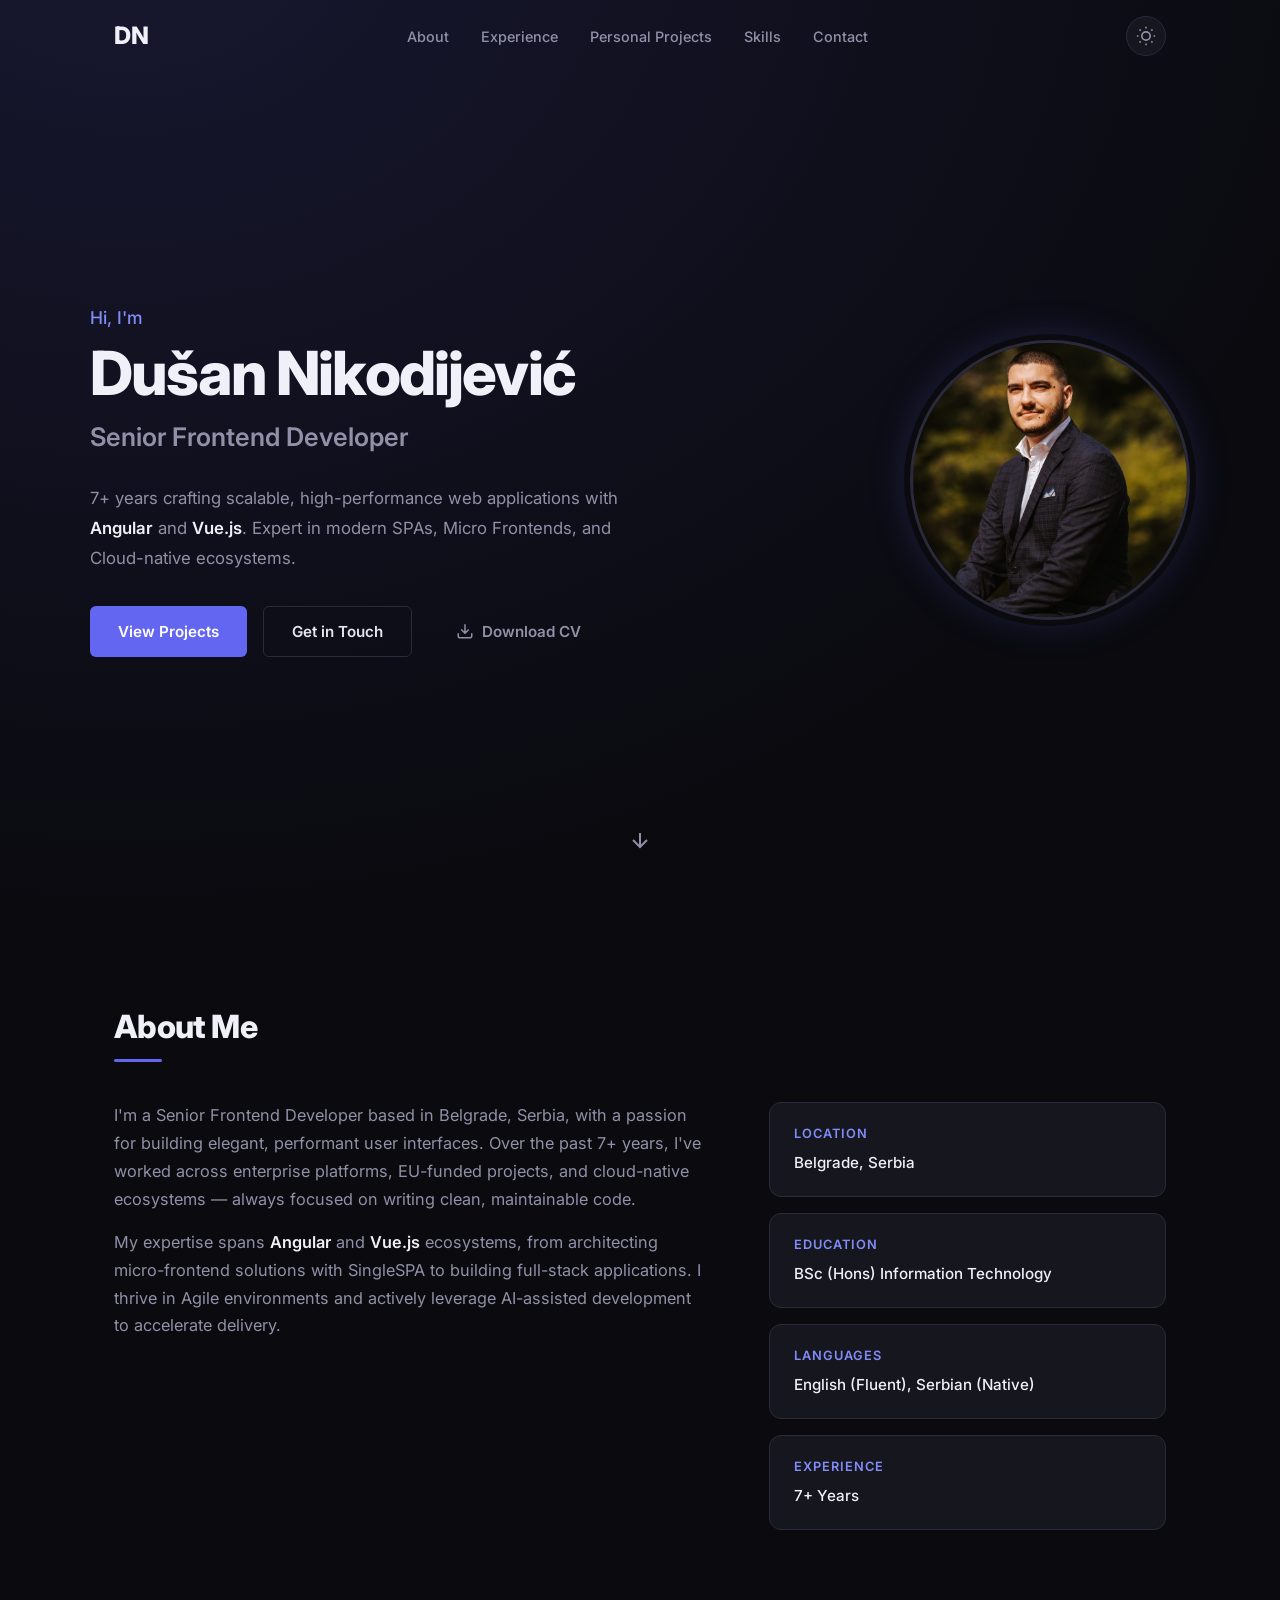
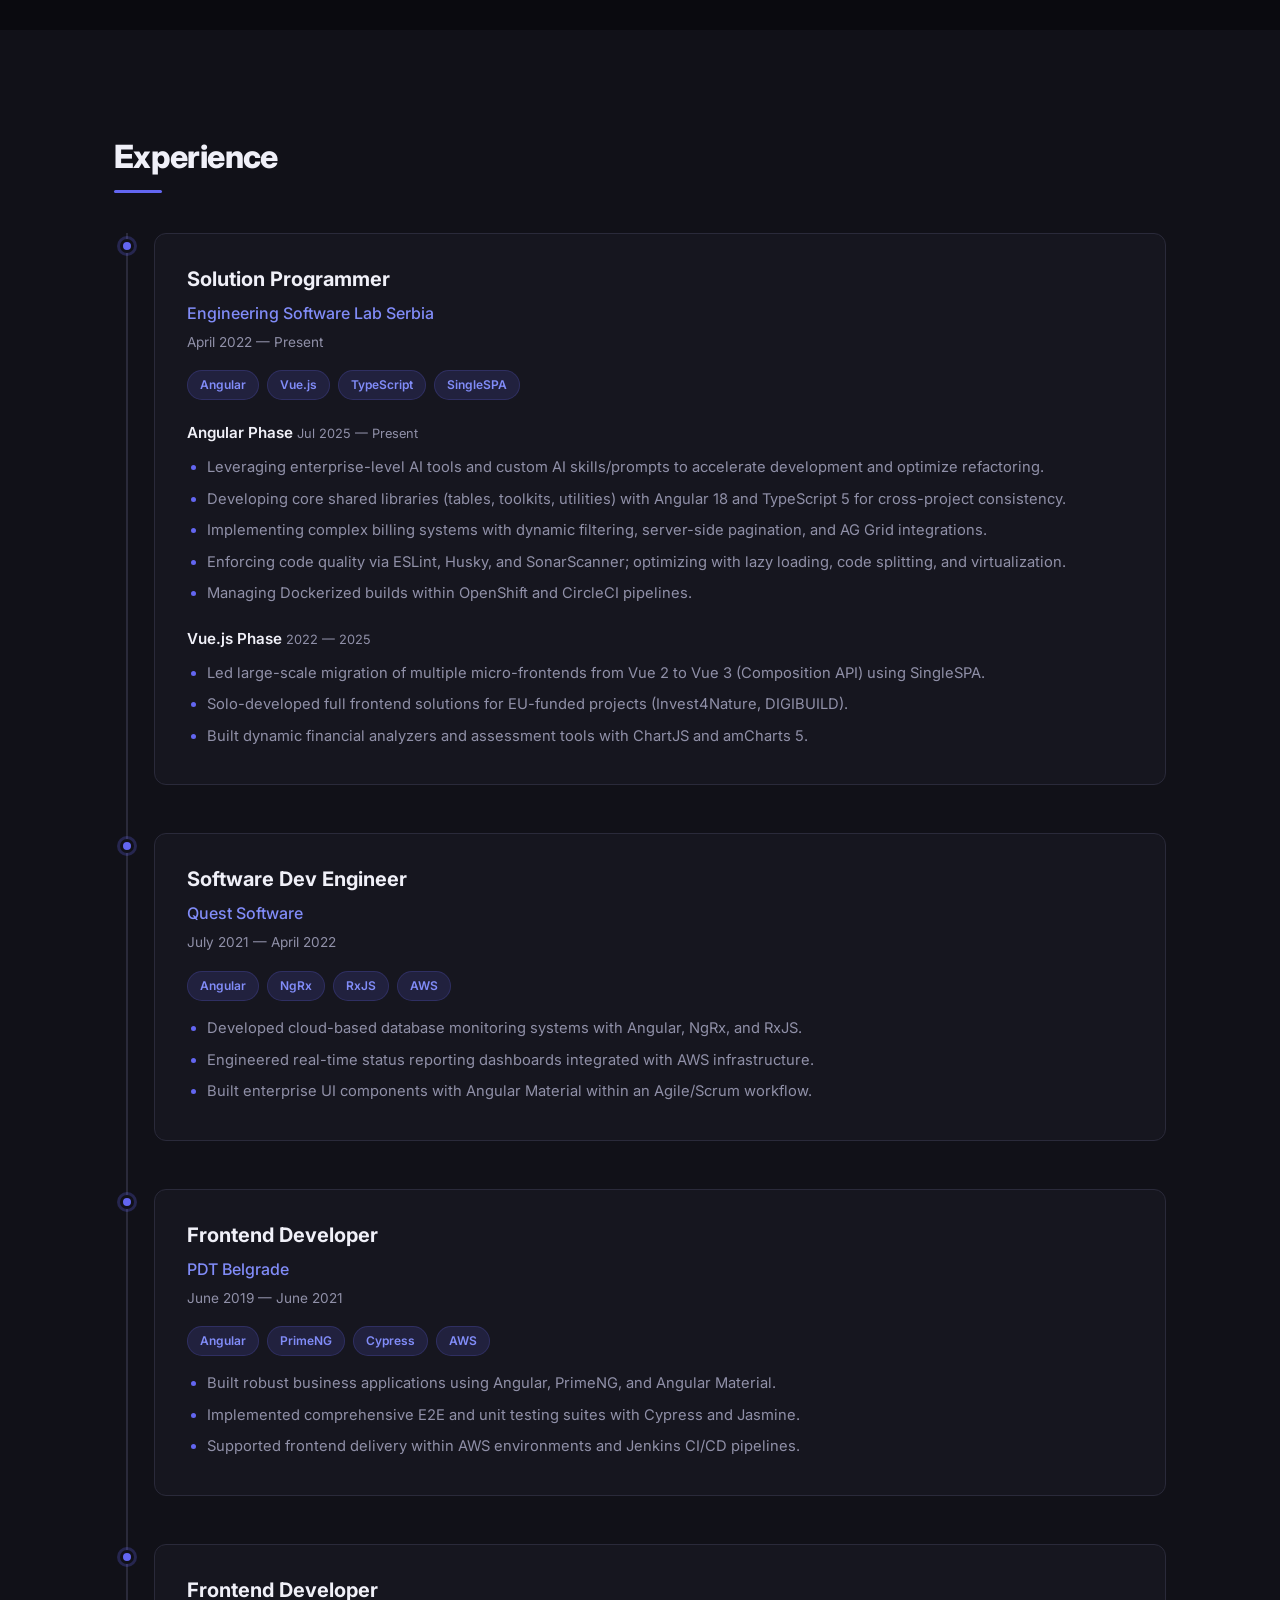
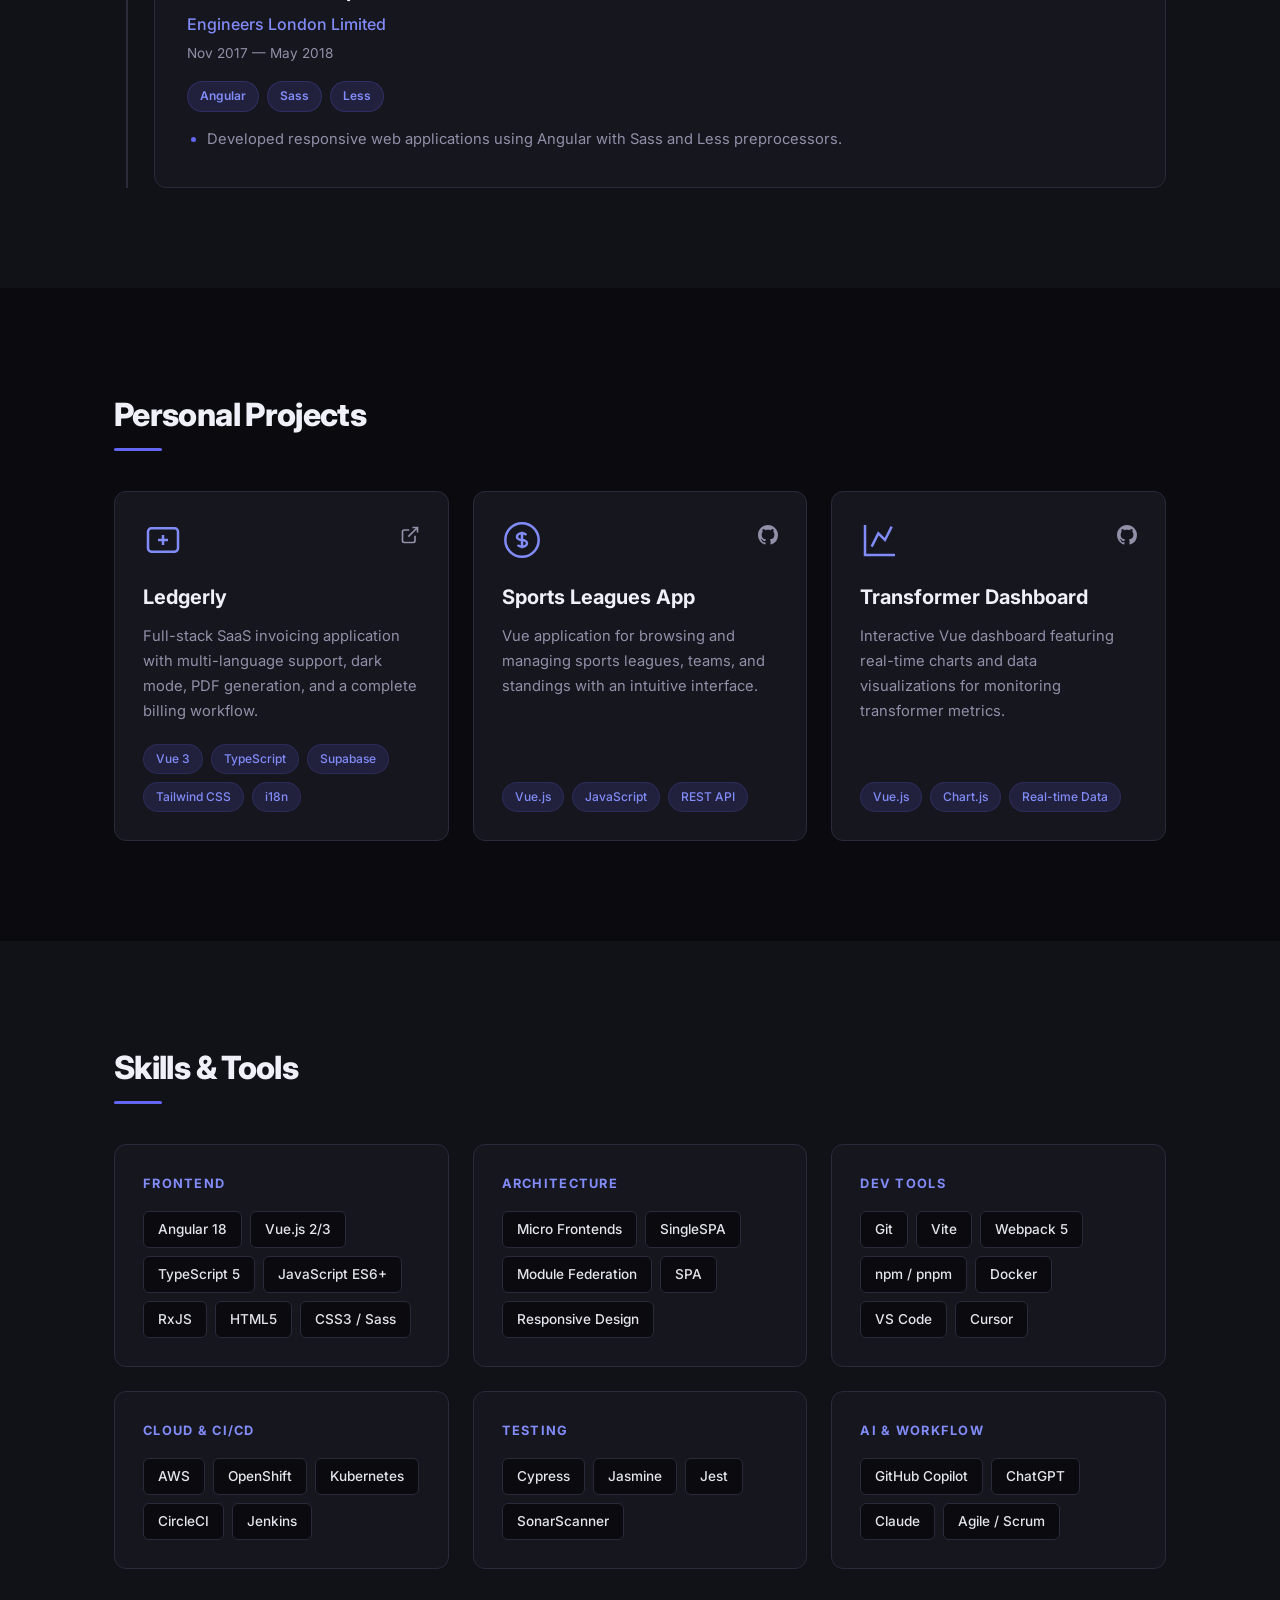
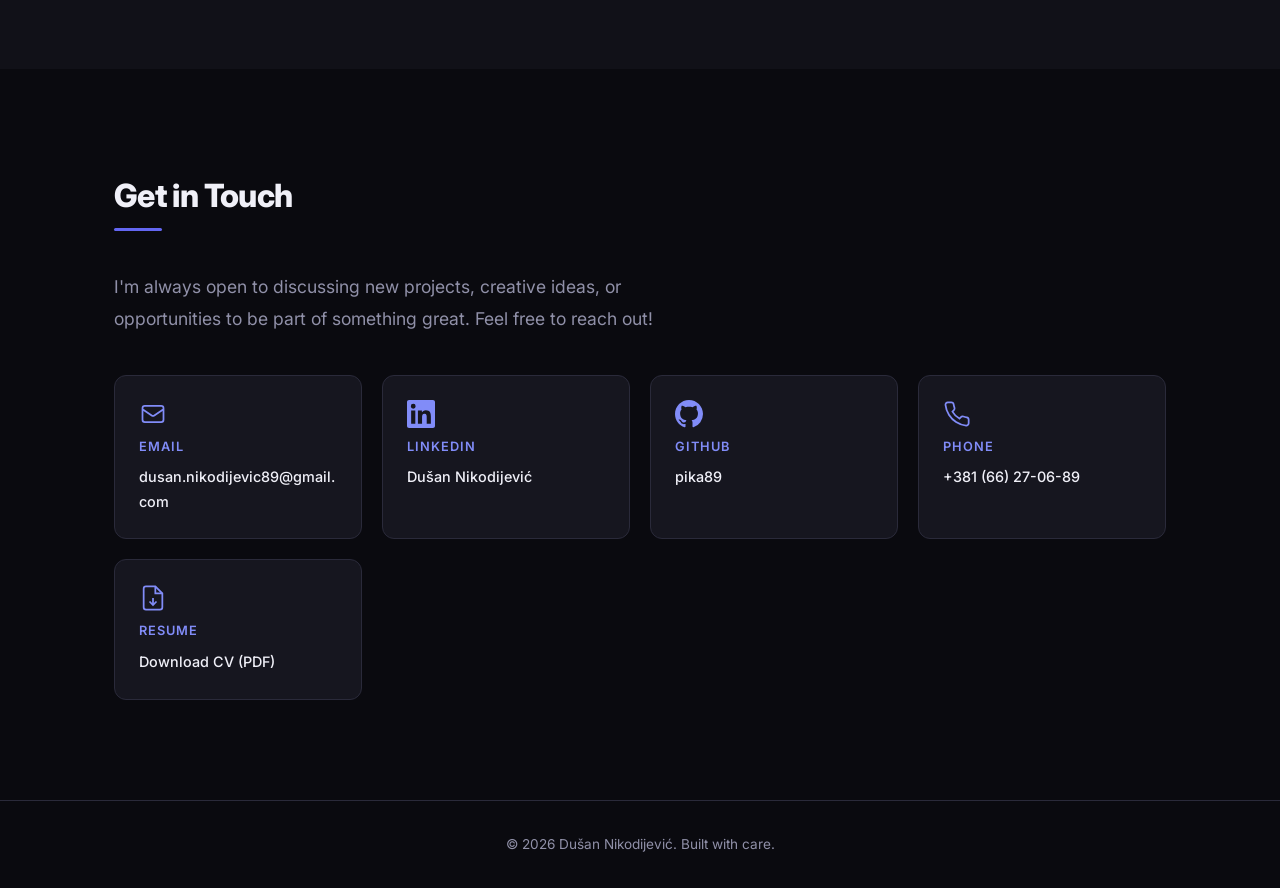
==== commit a6912cb5: "Update index.html" ====
--- a/index.html
+++ b/index.html
@@ -47,7 +47,7 @@
       <ul class="nav__links" id="navLinks">
         <li><a href="#about">About</a></li>
         <li><a href="#experience">Experience</a></li>
-        <li><a href="#projects">Projects</a></li>
+        <li><a href="#projects">Personal Projects</a></li>
         <li><a href="#skills">Skills</a></li>
         <li><a href="#contact">Contact</a></li>
       </ul>
@@ -247,10 +247,10 @@
     </div>
   </section>
 
-  <!-- Projects -->
+  <!--Personal Projects -->
   <section class="section" id="projects">
     <div class="container">
-      <h2 class="section__heading">Projects</h2>
+      <h2 class="section__heading">Personal Projects</h2>
       <div class="projects__grid">
 
         <article class="project-card">
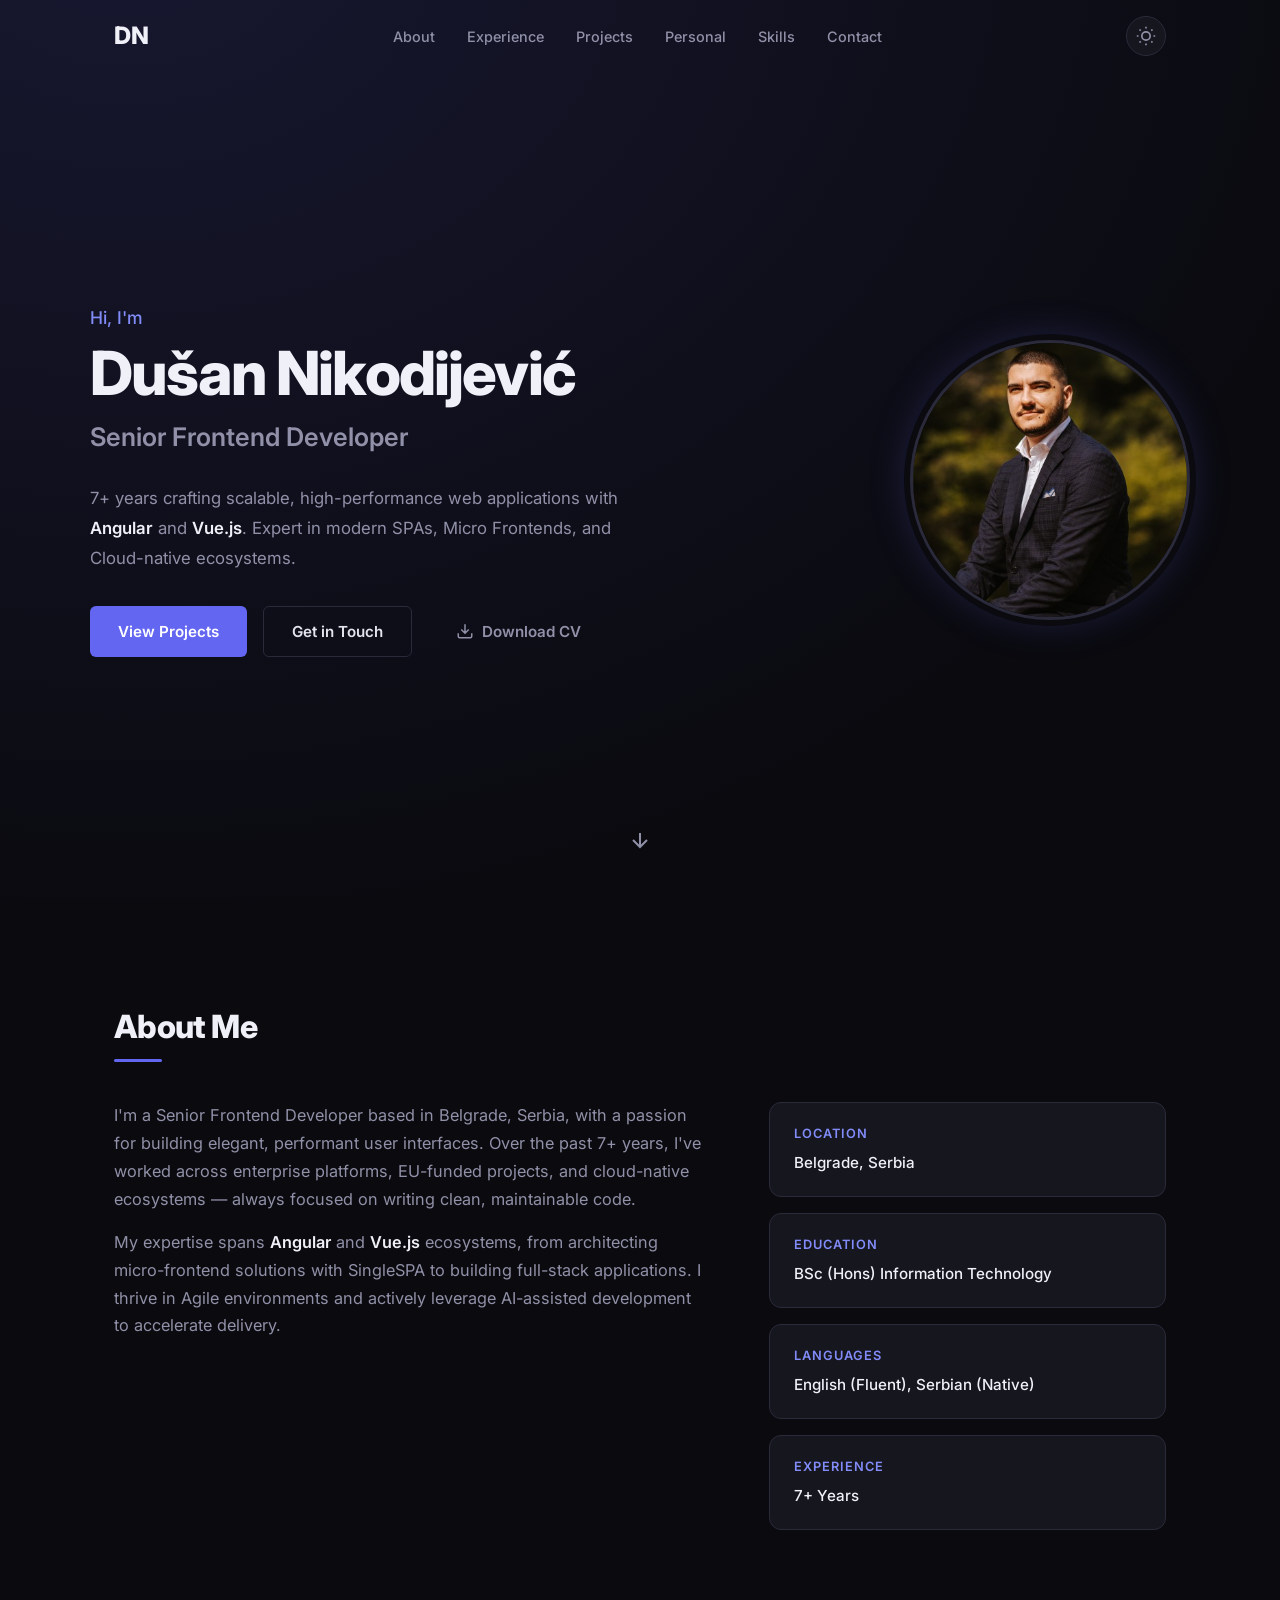
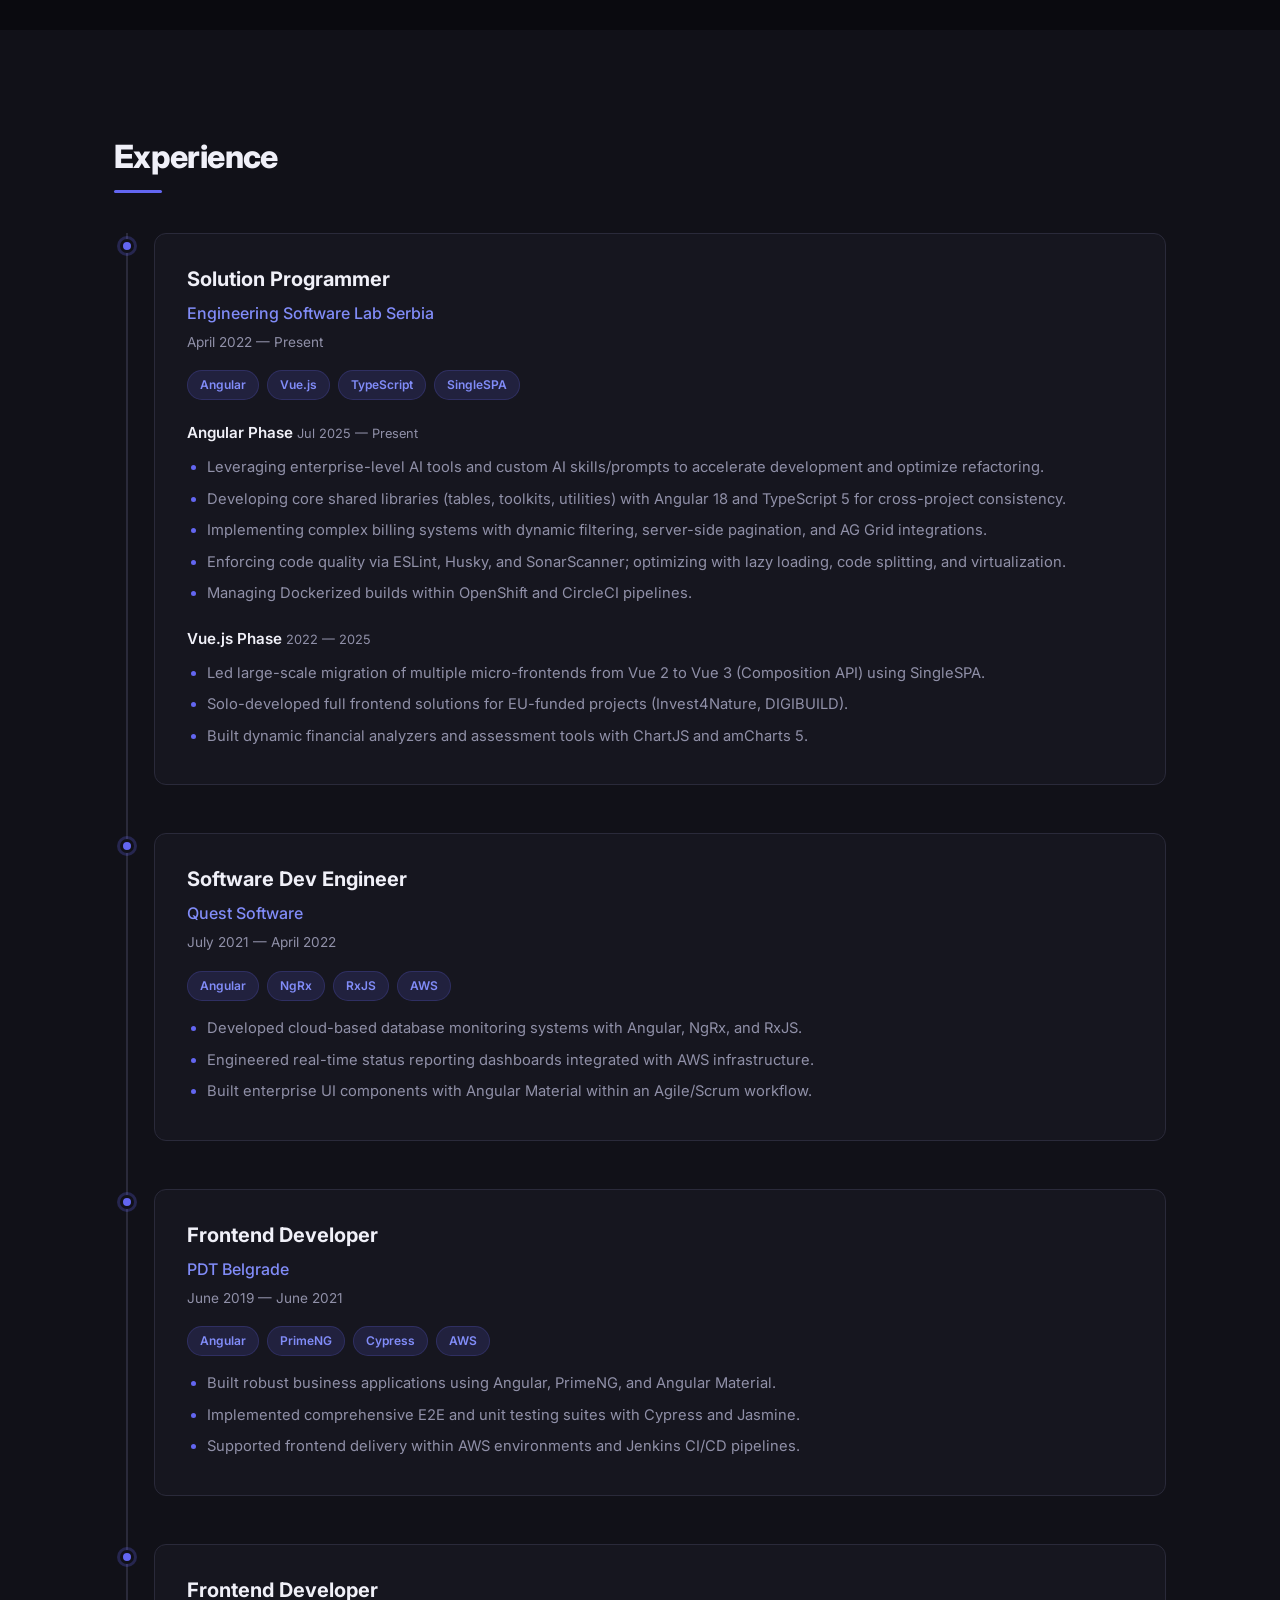
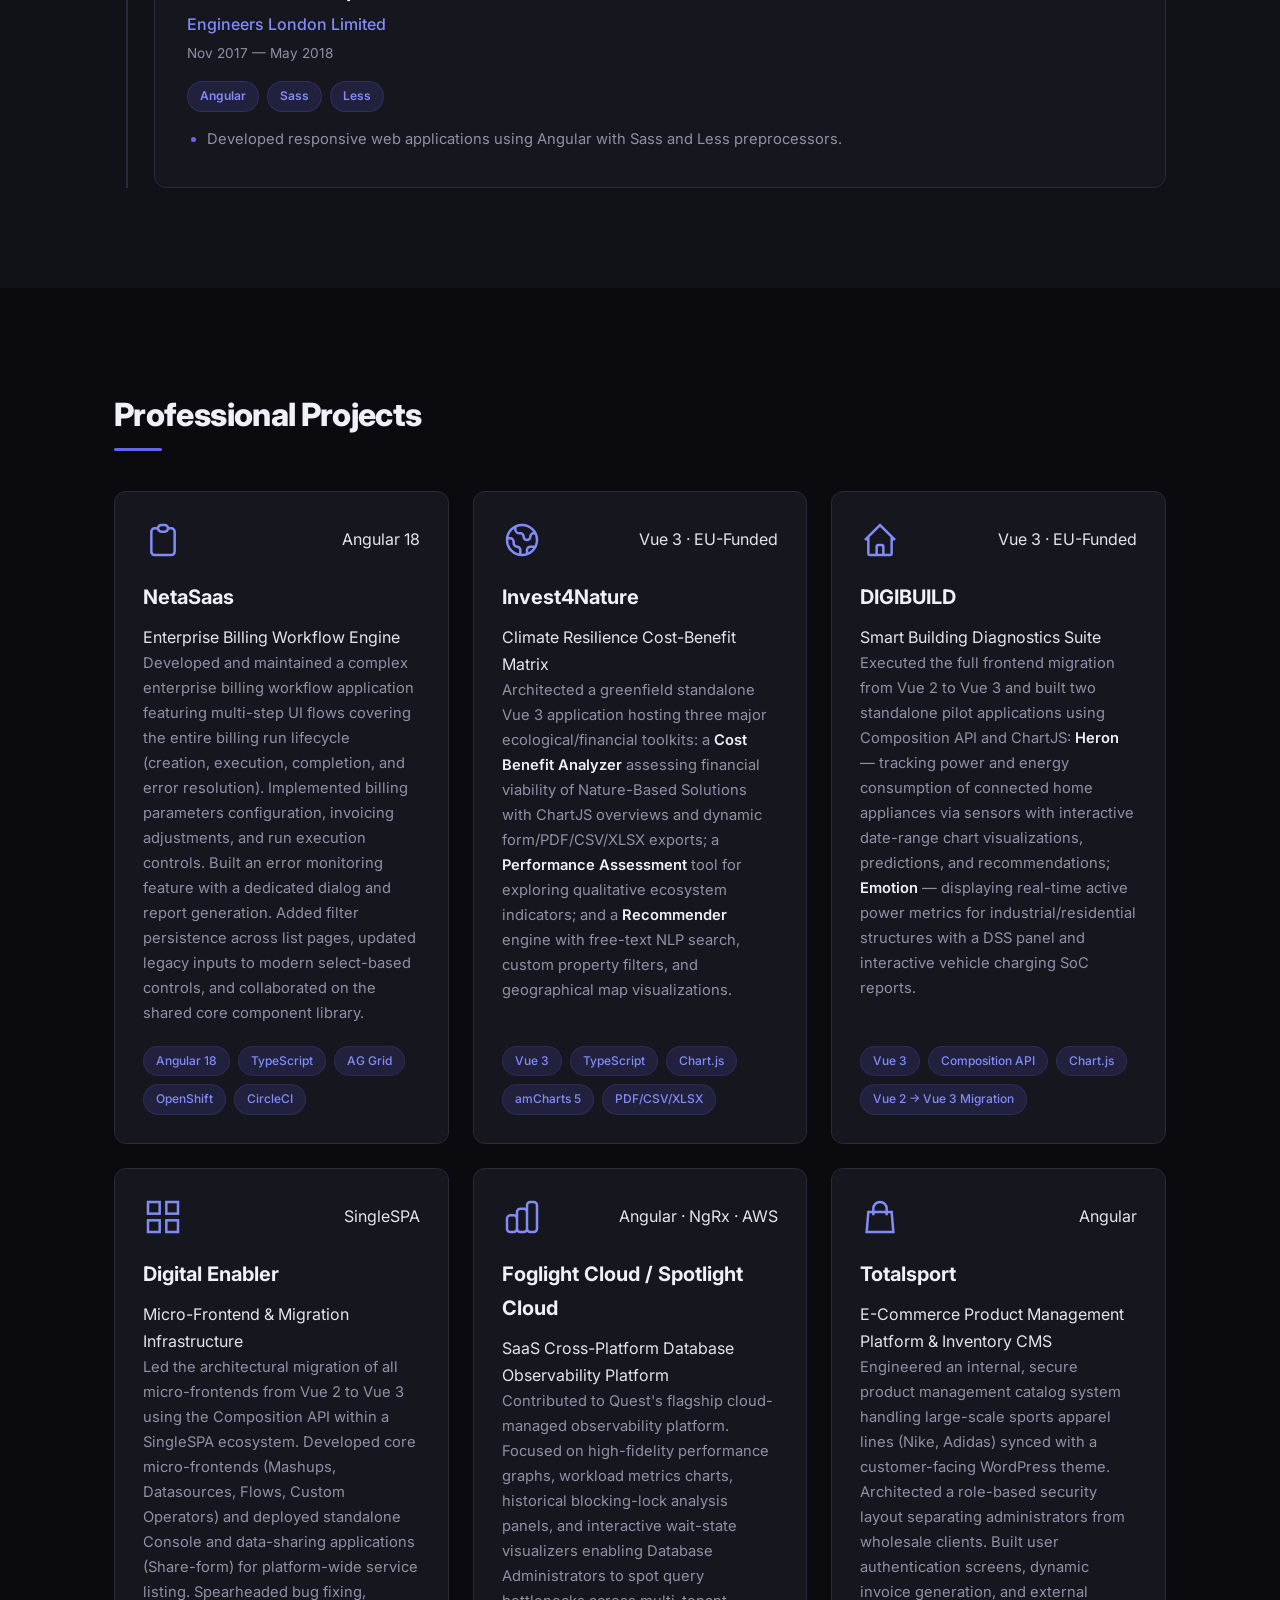
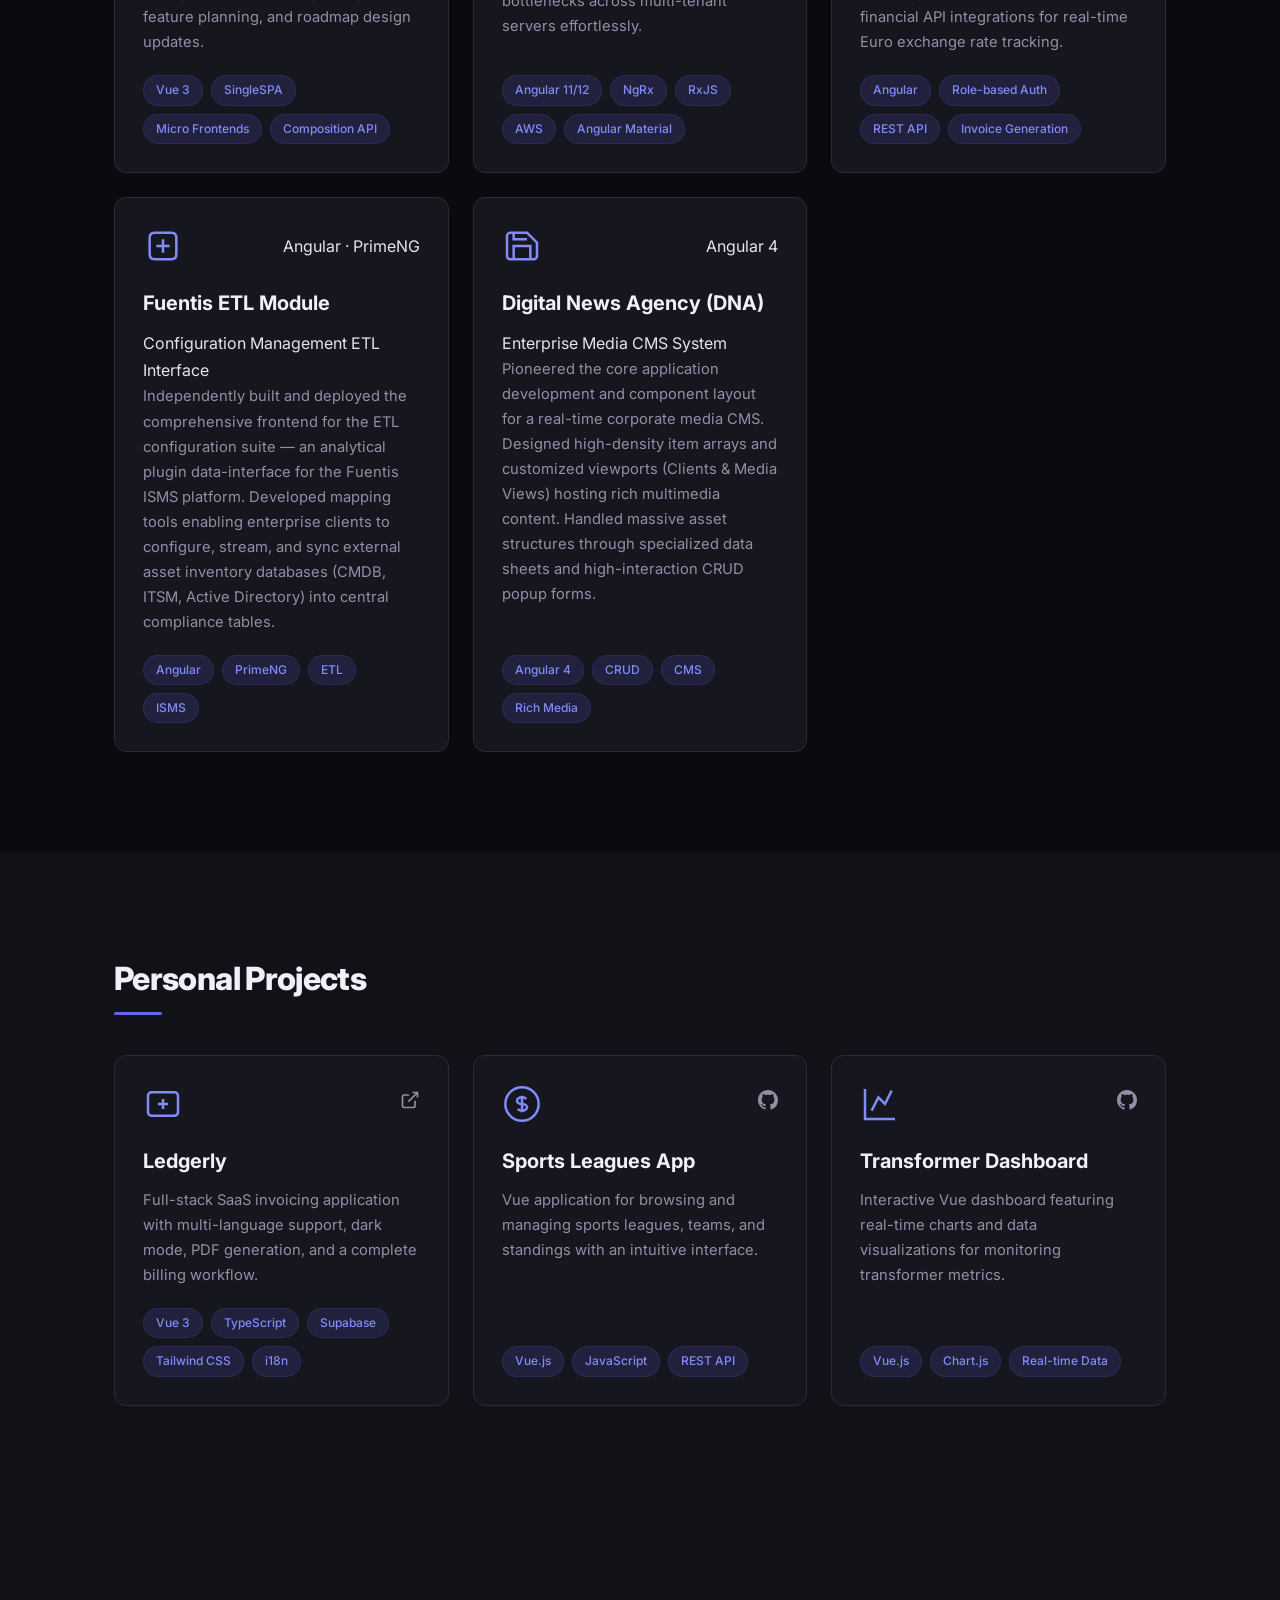
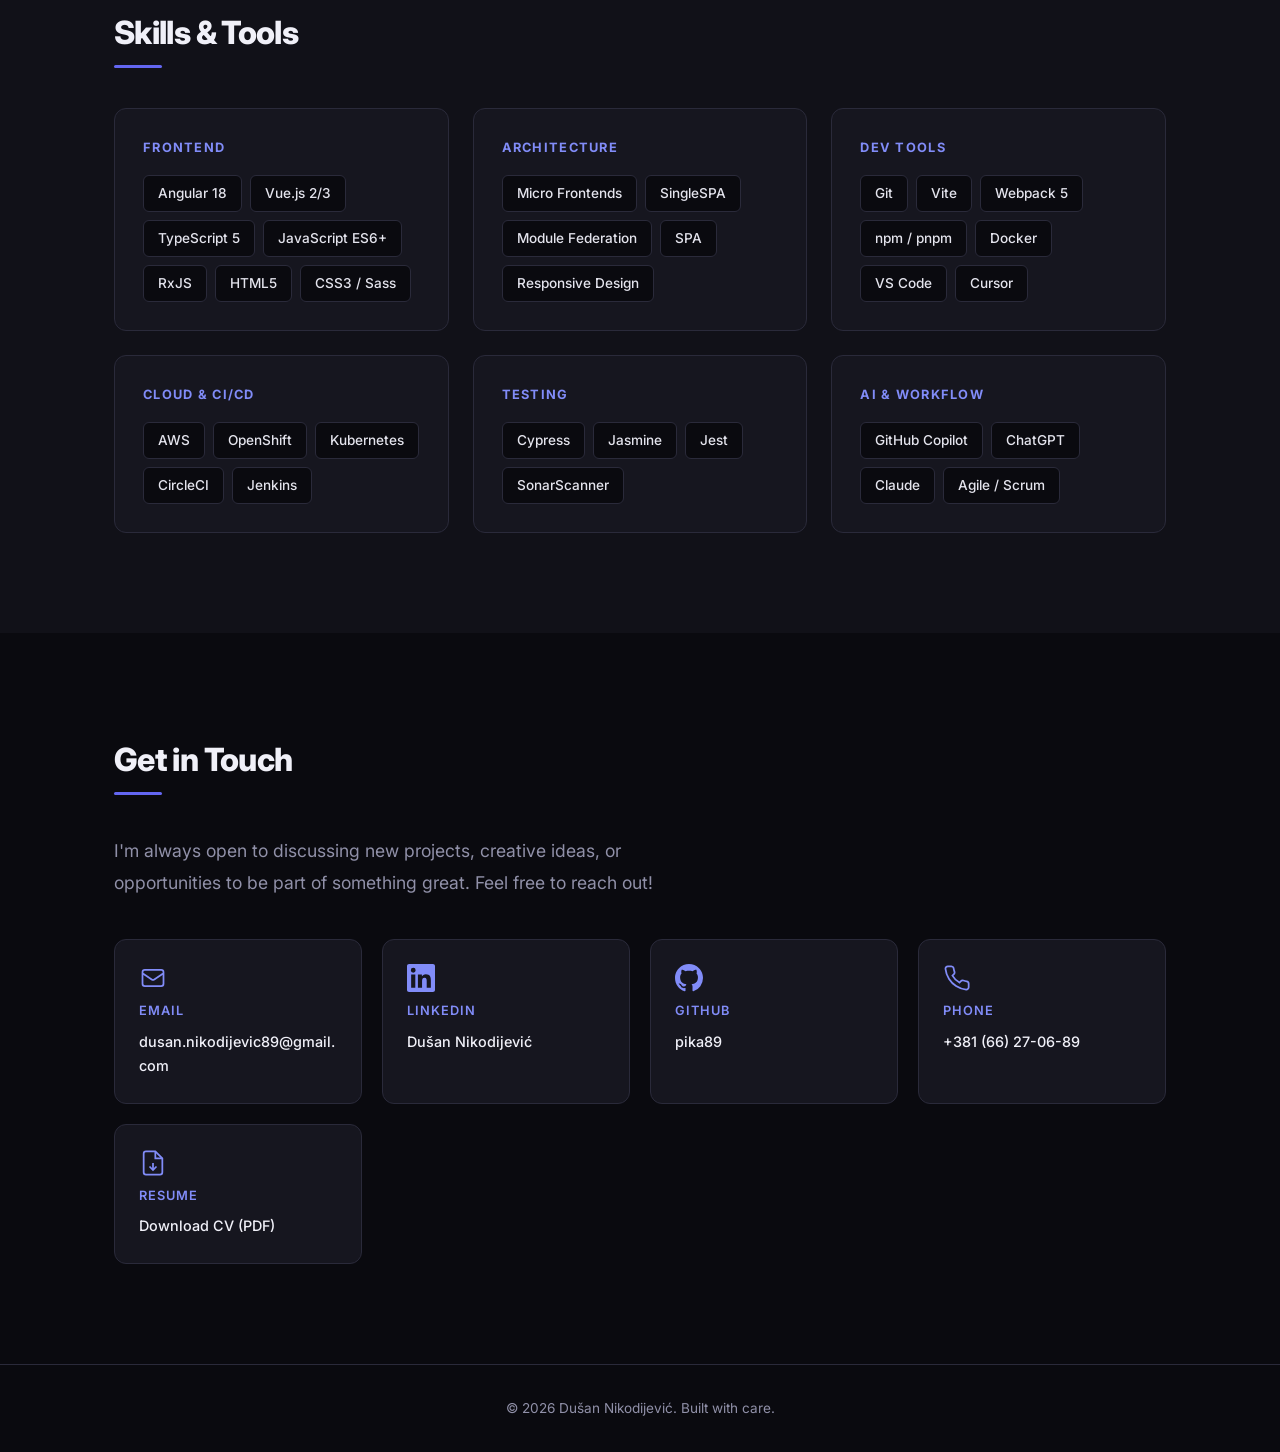
==== commit f81e8b0d: "added profesional projects" ====
--- a/index.html
+++ b/index.html
@@ -47,7 +47,8 @@
       <ul class="nav__links" id="navLinks">
         <li><a href="#about">About</a></li>
         <li><a href="#experience">Experience</a></li>
-        <li><a href="#projects">Personal Projects</a></li>
+        <li><a href="#professional-projects">Projects</a></li>
+        <li><a href="#projects">Personal</a></li>
         <li><a href="#skills">Skills</a></li>
         <li><a href="#contact">Contact</a></li>
       </ul>
@@ -75,7 +76,7 @@
           Micro Frontends, and Cloud-native ecosystems.
         </p>
         <div class="hero__actions">
-          <a href="#projects" class="btn btn--primary">View Projects</a>
+          <a href="#professional-projects" class="btn btn--primary">View Projects</a>
           <a href="#contact" class="btn btn--outline">Get in Touch</a>
           <a href="Dusan_Nikodijevic_CV.pdf" download class="btn btn--ghost">
             <svg width="18" height="18" viewBox="0 0 24 24" fill="none" stroke="currentColor" stroke-width="2" aria-hidden="true">
@@ -247,8 +248,214 @@
     </div>
   </section>
 
+  <!-- Professional Projects -->
+  <section class="section" id="professional-projects">
+    <div class="container">
+      <h2 class="section__heading">Professional Projects</h2>
+      <div class="projects__grid projects__grid--wide">
+
+        <article class="project-card project-card--pro">
+          <div class="project-card__header">
+            <svg class="project-card__icon" viewBox="0 0 24 24" fill="none" stroke="currentColor" stroke-width="1.5">
+              <path d="M9 5H7a2 2 0 00-2 2v12a2 2 0 002 2h10a2 2 0 002-2V7a2 2 0 00-2-2h-2M9 5a2 2 0 002 2h2a2 2 0 002-2M9 5a2 2 0 012-2h2a2 2 0 012 2"/>
+            </svg>
+            <span class="project-card__scope">Angular 18</span>
+          </div>
+          <h3 class="project-card__title">NetaSaas</h3>
+          <p class="project-card__scope-label">Enterprise Billing Workflow Engine</p>
+          <p class="project-card__description">
+            Developed and maintained a complex enterprise billing workflow application featuring multi-step UI flows
+            covering the entire billing run lifecycle (creation, execution, completion, and error resolution).
+            Implemented billing parameters configuration, invoicing adjustments, and run execution controls.
+            Built an error monitoring feature with a dedicated dialog and report generation. Added filter
+            persistence across list pages, updated legacy inputs to modern select-based controls, and
+            collaborated on the shared core component library.
+          </p>
+          <ul class="project-card__tags">
+            <li>Angular 18</li>
+            <li>TypeScript</li>
+            <li>AG Grid</li>
+            <li>OpenShift</li>
+            <li>CircleCI</li>
+          </ul>
+        </article>
+
+        <article class="project-card project-card--pro">
+          <div class="project-card__header">
+            <svg class="project-card__icon" viewBox="0 0 24 24" fill="none" stroke="currentColor" stroke-width="1.5">
+              <path d="M3.055 11H5a2 2 0 012 2v1a2 2 0 002 2 2 2 0 012 2v2.945M8 3.935V5.5A2.5 2.5 0 0010.5 8h.5a2 2 0 012 2 2 2 0 104 0 2 2 0 012-2h1.064M15 20.488V18a2 2 0 012-2h3.064"/>
+              <circle cx="12" cy="12" r="9"/>
+            </svg>
+            <span class="project-card__scope">Vue 3 · EU-Funded</span>
+          </div>
+          <h3 class="project-card__title">Invest4Nature</h3>
+          <p class="project-card__scope-label">Climate Resilience Cost-Benefit Matrix</p>
+          <p class="project-card__description">
+            Architected a greenfield standalone Vue 3 application hosting three major ecological/financial toolkits:
+            a <strong>Cost Benefit Analyzer</strong> assessing financial viability of Nature-Based Solutions with
+            ChartJS overviews and dynamic form/PDF/CSV/XLSX exports; a <strong>Performance Assessment</strong> tool
+            for exploring qualitative ecosystem indicators; and a <strong>Recommender</strong> engine with free-text
+            NLP search, custom property filters, and geographical map visualizations.
+          </p>
+          <ul class="project-card__tags">
+            <li>Vue 3</li>
+            <li>TypeScript</li>
+            <li>Chart.js</li>
+            <li>amCharts 5</li>
+            <li>PDF/CSV/XLSX</li>
+          </ul>
+        </article>
+
+        <article class="project-card project-card--pro">
+          <div class="project-card__header">
+            <svg class="project-card__icon" viewBox="0 0 24 24" fill="none" stroke="currentColor" stroke-width="1.5">
+              <path d="M3 12l2-2m0 0l7-7 7 7M5 10v10a1 1 0 001 1h3m10-11l2 2m-2-2v10a1 1 0 01-1 1h-3m-6 0a1 1 0 001-1v-4a1 1 0 011-1h2a1 1 0 011 1v4a1 1 0 001 1m-6 0h6"/>
+            </svg>
+            <span class="project-card__scope">Vue 3 · EU-Funded</span>
+          </div>
+          <h3 class="project-card__title">DIGIBUILD</h3>
+          <p class="project-card__scope-label">Smart Building Diagnostics Suite</p>
+          <p class="project-card__description">
+            Executed the full frontend migration from Vue 2 to Vue 3 and built two standalone pilot applications
+            using Composition API and ChartJS: <strong>Heron</strong> — tracking power and energy consumption
+            of connected home appliances via sensors with interactive date-range chart visualizations, predictions,
+            and recommendations; <strong>Emotion</strong> — displaying real-time active power metrics for
+            industrial/residential structures with a DSS panel and interactive vehicle charging SoC reports.
+          </p>
+          <ul class="project-card__tags">
+            <li>Vue 3</li>
+            <li>Composition API</li>
+            <li>Chart.js</li>
+            <li>Vue 2 → Vue 3 Migration</li>
+          </ul>
+        </article>
+
+        <article class="project-card project-card--pro">
+          <div class="project-card__header">
+            <svg class="project-card__icon" viewBox="0 0 24 24" fill="none" stroke="currentColor" stroke-width="1.5">
+              <rect x="3" y="3" width="7" height="7"/><rect x="14" y="3" width="7" height="7"/>
+              <rect x="14" y="14" width="7" height="7"/><rect x="3" y="14" width="7" height="7"/>
+            </svg>
+            <span class="project-card__scope">SingleSPA</span>
+          </div>
+          <h3 class="project-card__title">Digital Enabler</h3>
+          <p class="project-card__scope-label">Micro-Frontend & Migration Infrastructure</p>
+          <p class="project-card__description">
+            Led the architectural migration of all micro-frontends from Vue 2 to Vue 3 using the Composition API
+            within a SingleSPA ecosystem. Developed core micro-frontends (Mashups, Datasources, Flows, Custom
+            Operators) and deployed standalone Console and data-sharing applications (Share-form) for platform-wide
+            service listing. Spearheaded bug fixing, feature planning, and roadmap design updates.
+          </p>
+          <ul class="project-card__tags">
+            <li>Vue 3</li>
+            <li>SingleSPA</li>
+            <li>Micro Frontends</li>
+            <li>Composition API</li>
+          </ul>
+        </article>
+
+        <article class="project-card project-card--pro">
+          <div class="project-card__header">
+            <svg class="project-card__icon" viewBox="0 0 24 24" fill="none" stroke="currentColor" stroke-width="1.5">
+              <path d="M9 19v-6a2 2 0 00-2-2H5a2 2 0 00-2 2v6a2 2 0 002 2h2a2 2 0 002-2zm0 0V9a2 2 0 012-2h2a2 2 0 012 2v10m-6 0a2 2 0 002 2h2a2 2 0 002-2m0 0V5a2 2 0 012-2h2a2 2 0 012 2v14a2 2 0 01-2 2h-2a2 2 0 01-2-2z"/>
+            </svg>
+            <span class="project-card__scope">Angular · NgRx · AWS</span>
+          </div>
+          <h3 class="project-card__title">Foglight Cloud / Spotlight Cloud</h3>
+          <p class="project-card__scope-label">SaaS Cross-Platform Database Observability Platform</p>
+          <p class="project-card__description">
+            Contributed to Quest's flagship cloud-managed observability platform. Focused on high-fidelity
+            performance graphs, workload metrics charts, historical blocking-lock analysis panels, and
+            interactive wait-state visualizers enabling Database Administrators to spot query bottlenecks
+            across multi-tenant servers effortlessly.
+          </p>
+          <ul class="project-card__tags">
+            <li>Angular 11/12</li>
+            <li>NgRx</li>
+            <li>RxJS</li>
+            <li>AWS</li>
+            <li>Angular Material</li>
+          </ul>
+        </article>
+
+        <article class="project-card project-card--pro">
+          <div class="project-card__header">
+            <svg class="project-card__icon" viewBox="0 0 24 24" fill="none" stroke="currentColor" stroke-width="1.5">
+              <path d="M16 11V7a4 4 0 00-8 0v4M5 9h14l1 12H4L5 9z"/>
+            </svg>
+            <span class="project-card__scope">Angular</span>
+          </div>
+          <h3 class="project-card__title">Totalsport</h3>
+          <p class="project-card__scope-label">E-Commerce Product Management Platform & Inventory CMS</p>
+          <p class="project-card__description">
+            Engineered an internal, secure product management catalog system handling large-scale sports
+            apparel lines (Nike, Adidas) synced with a customer-facing WordPress theme. Architected a
+            role-based security layout separating administrators from wholesale clients. Built user
+            authentication screens, dynamic invoice generation, and external financial API integrations
+            for real-time Euro exchange rate tracking.
+          </p>
+          <ul class="project-card__tags">
+            <li>Angular</li>
+            <li>Role-based Auth</li>
+            <li>REST API</li>
+            <li>Invoice Generation</li>
+          </ul>
+        </article>
+
+        <article class="project-card project-card--pro">
+          <div class="project-card__header">
+            <svg class="project-card__icon" viewBox="0 0 24 24" fill="none" stroke="currentColor" stroke-width="1.5">
+              <path d="M4 7v10c0 2 1 3 3 3h10c2 0 3-1 3-3V7c0-2-1-3-3-3H7C5 4 4 5 4 7z"/>
+              <path d="M8 12h8M12 8v8"/>
+            </svg>
+            <span class="project-card__scope">Angular · PrimeNG</span>
+          </div>
+          <h3 class="project-card__title">Fuentis ETL Module</h3>
+          <p class="project-card__scope-label">Configuration Management ETL Interface</p>
+          <p class="project-card__description">
+            Independently built and deployed the comprehensive frontend for the ETL configuration suite —
+            an analytical plugin data-interface for the Fuentis ISMS platform. Developed mapping tools
+            enabling enterprise clients to configure, stream, and sync external asset inventory databases
+            (CMDB, ITSM, Active Directory) into central compliance tables.
+          </p>
+          <ul class="project-card__tags">
+            <li>Angular</li>
+            <li>PrimeNG</li>
+            <li>ETL</li>
+            <li>ISMS</li>
+          </ul>
+        </article>
+
+        <article class="project-card project-card--pro">
+          <div class="project-card__header">
+            <svg class="project-card__icon" viewBox="0 0 24 24" fill="none" stroke="currentColor" stroke-width="1.5">
+              <path d="M19 20H5a2 2 0 01-2-2V6a2 2 0 012-2h10l6 6v8a2 2 0 01-2 2z"/>
+              <path d="M17 20v-8H7v8M7 4v4h8"/>
+            </svg>
+            <span class="project-card__scope">Angular 4</span>
+          </div>
+          <h3 class="project-card__title">Digital News Agency (DNA)</h3>
+          <p class="project-card__scope-label">Enterprise Media CMS System</p>
+          <p class="project-card__description">
+            Pioneered the core application development and component layout for a real-time corporate media CMS.
+            Designed high-density item arrays and customized viewports (Clients &amp; Media Views) hosting rich
+            multimedia content. Handled massive asset structures through specialized data sheets and
+            high-interaction CRUD popup forms.
+          </p>
+          <ul class="project-card__tags">
+            <li>Angular 4</li>
+            <li>CRUD</li>
+            <li>CMS</li>
+            <li>Rich Media</li>
+          </ul>
+        </article>
+
+      </div>
+    </div>
+  </section>
+
   <!--Personal Projects -->
-  <section class="section" id="projects">
+  <section class="section section--alt" id="projects">
     <div class="container">
       <h2 class="section__heading">Personal Projects</h2>
       <div class="projects__grid">
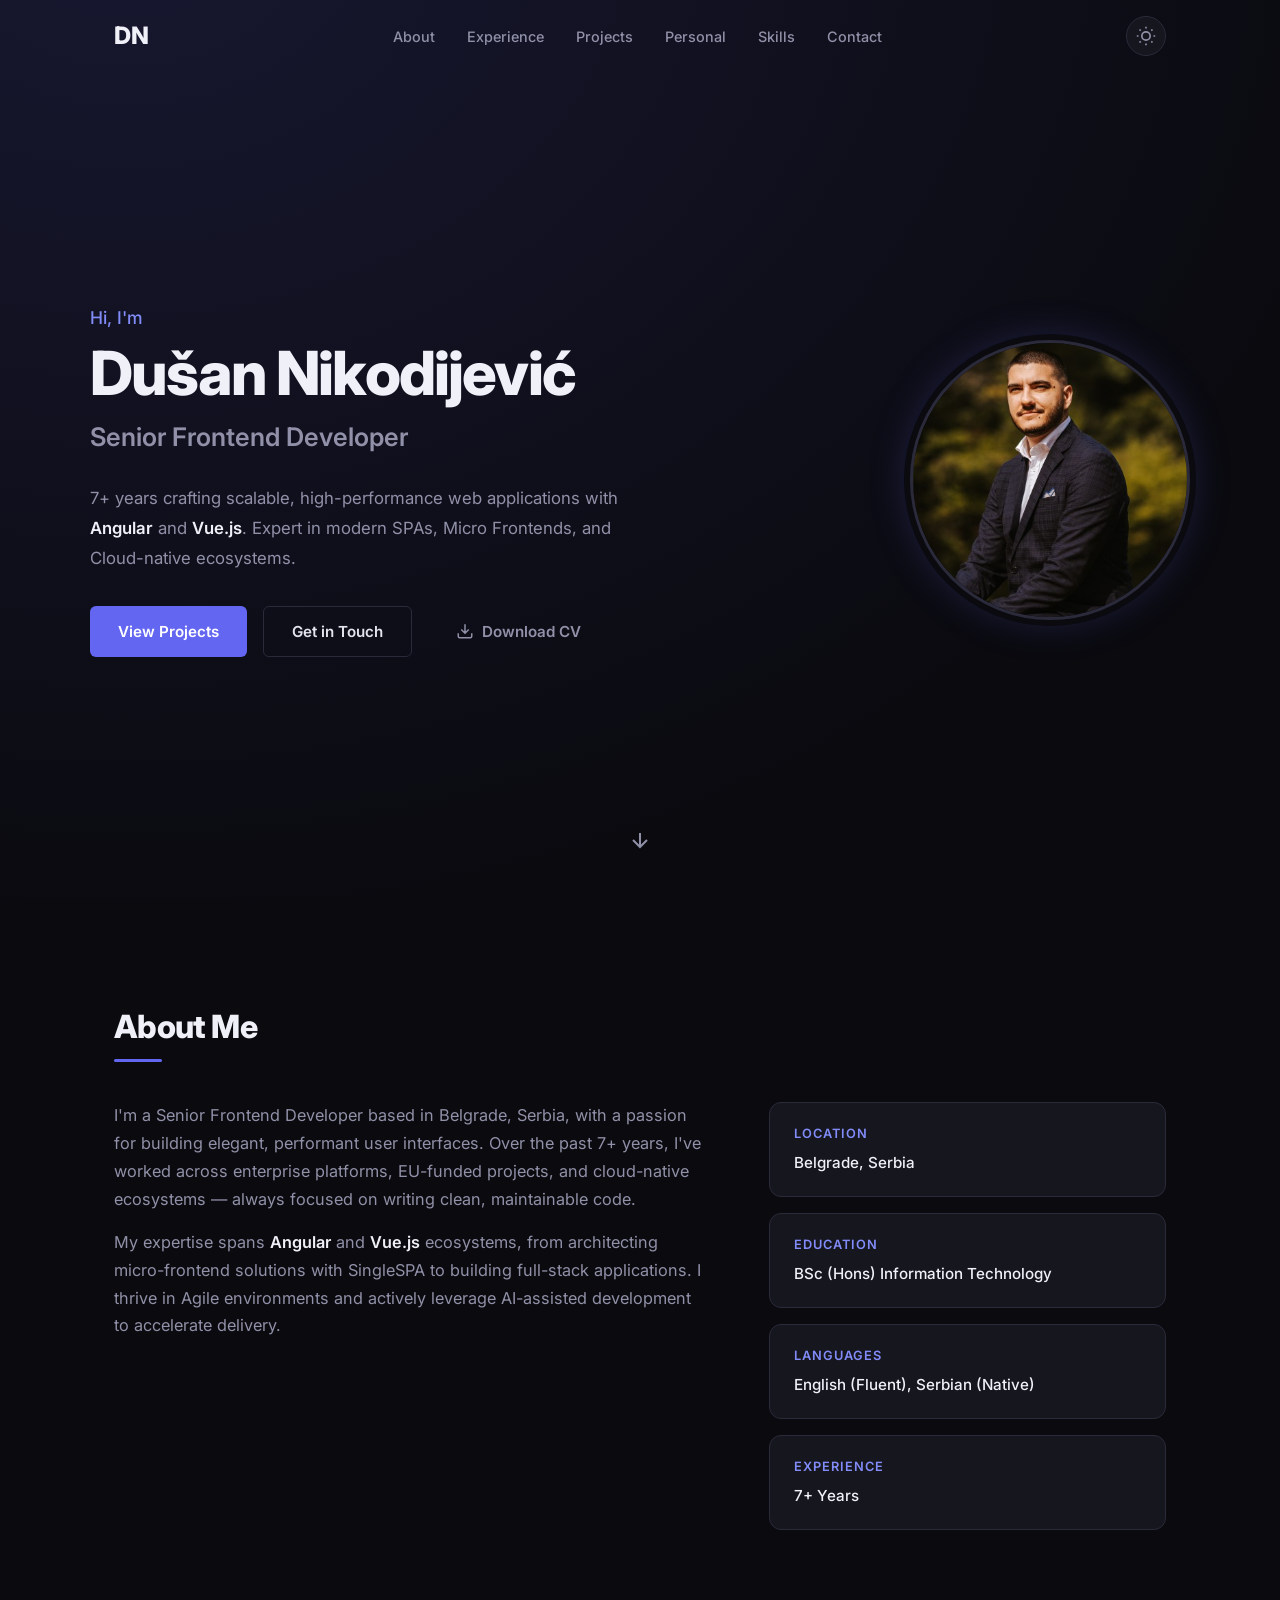
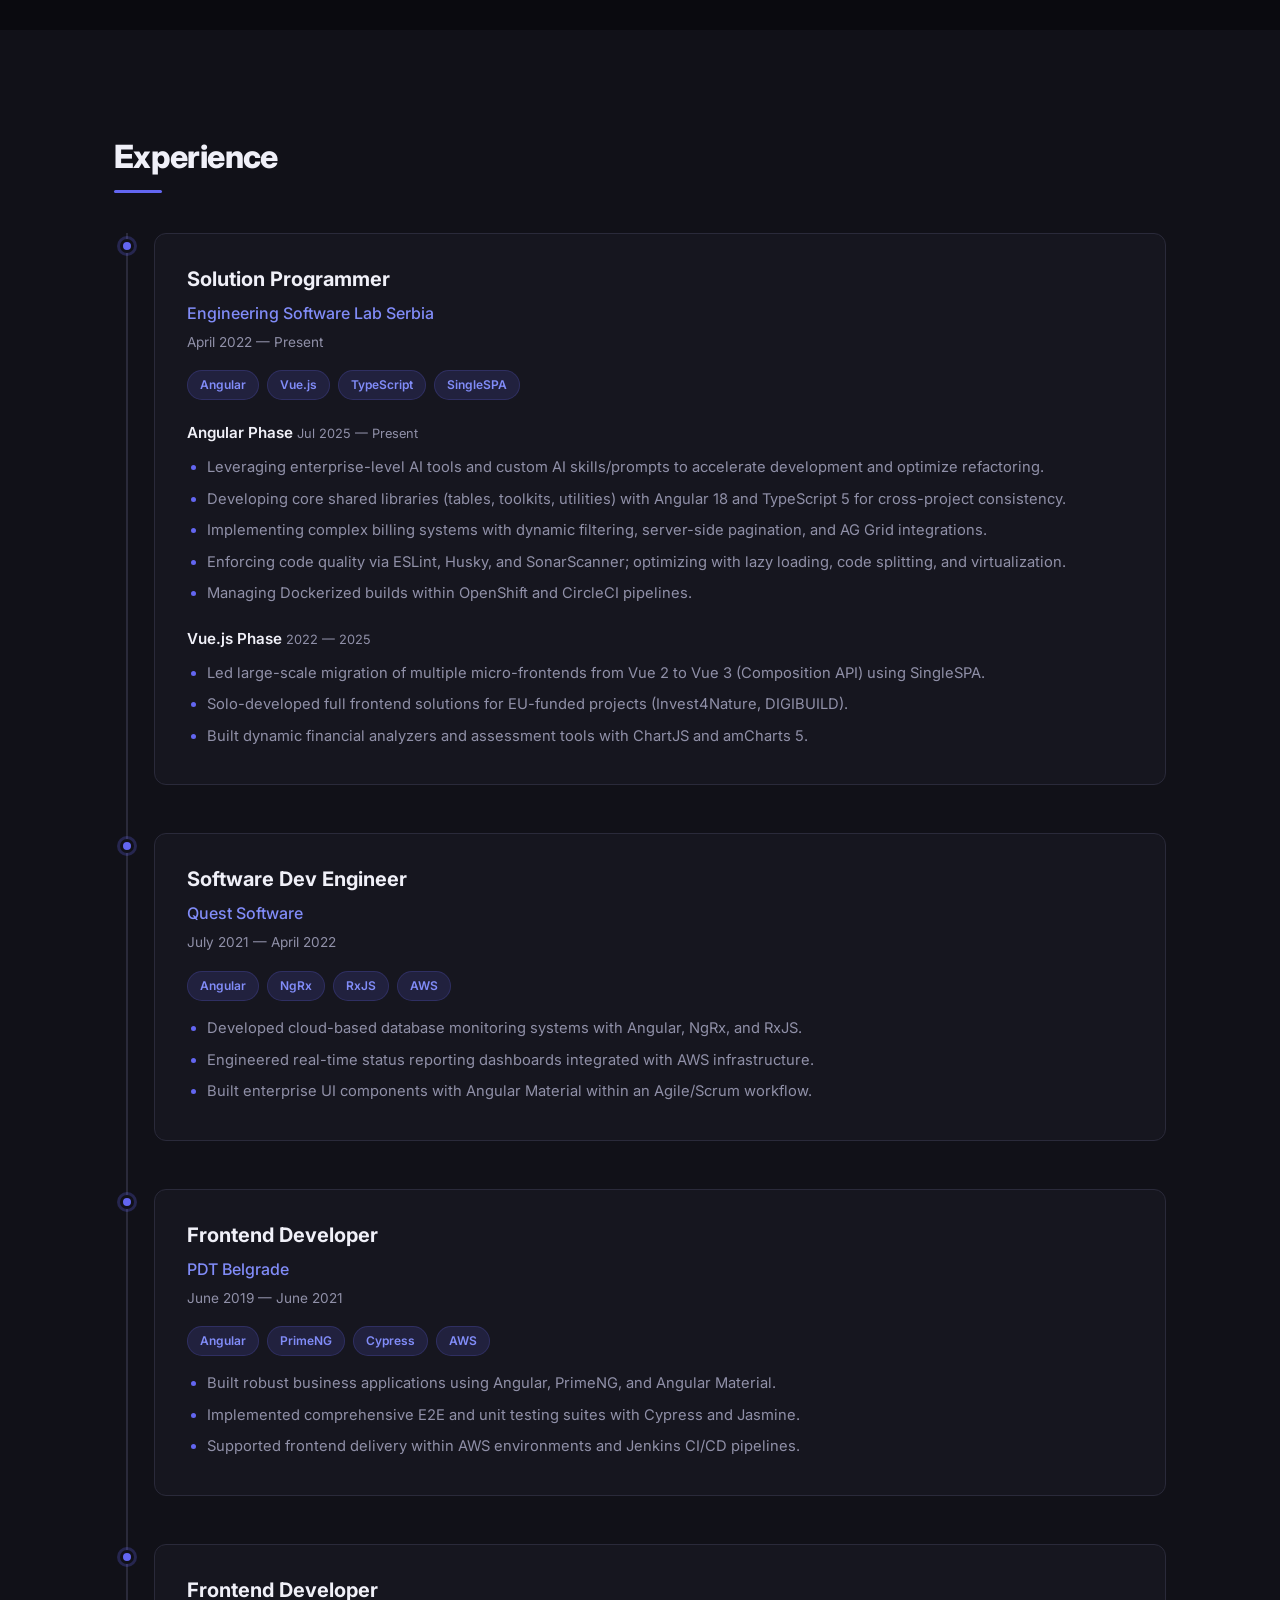
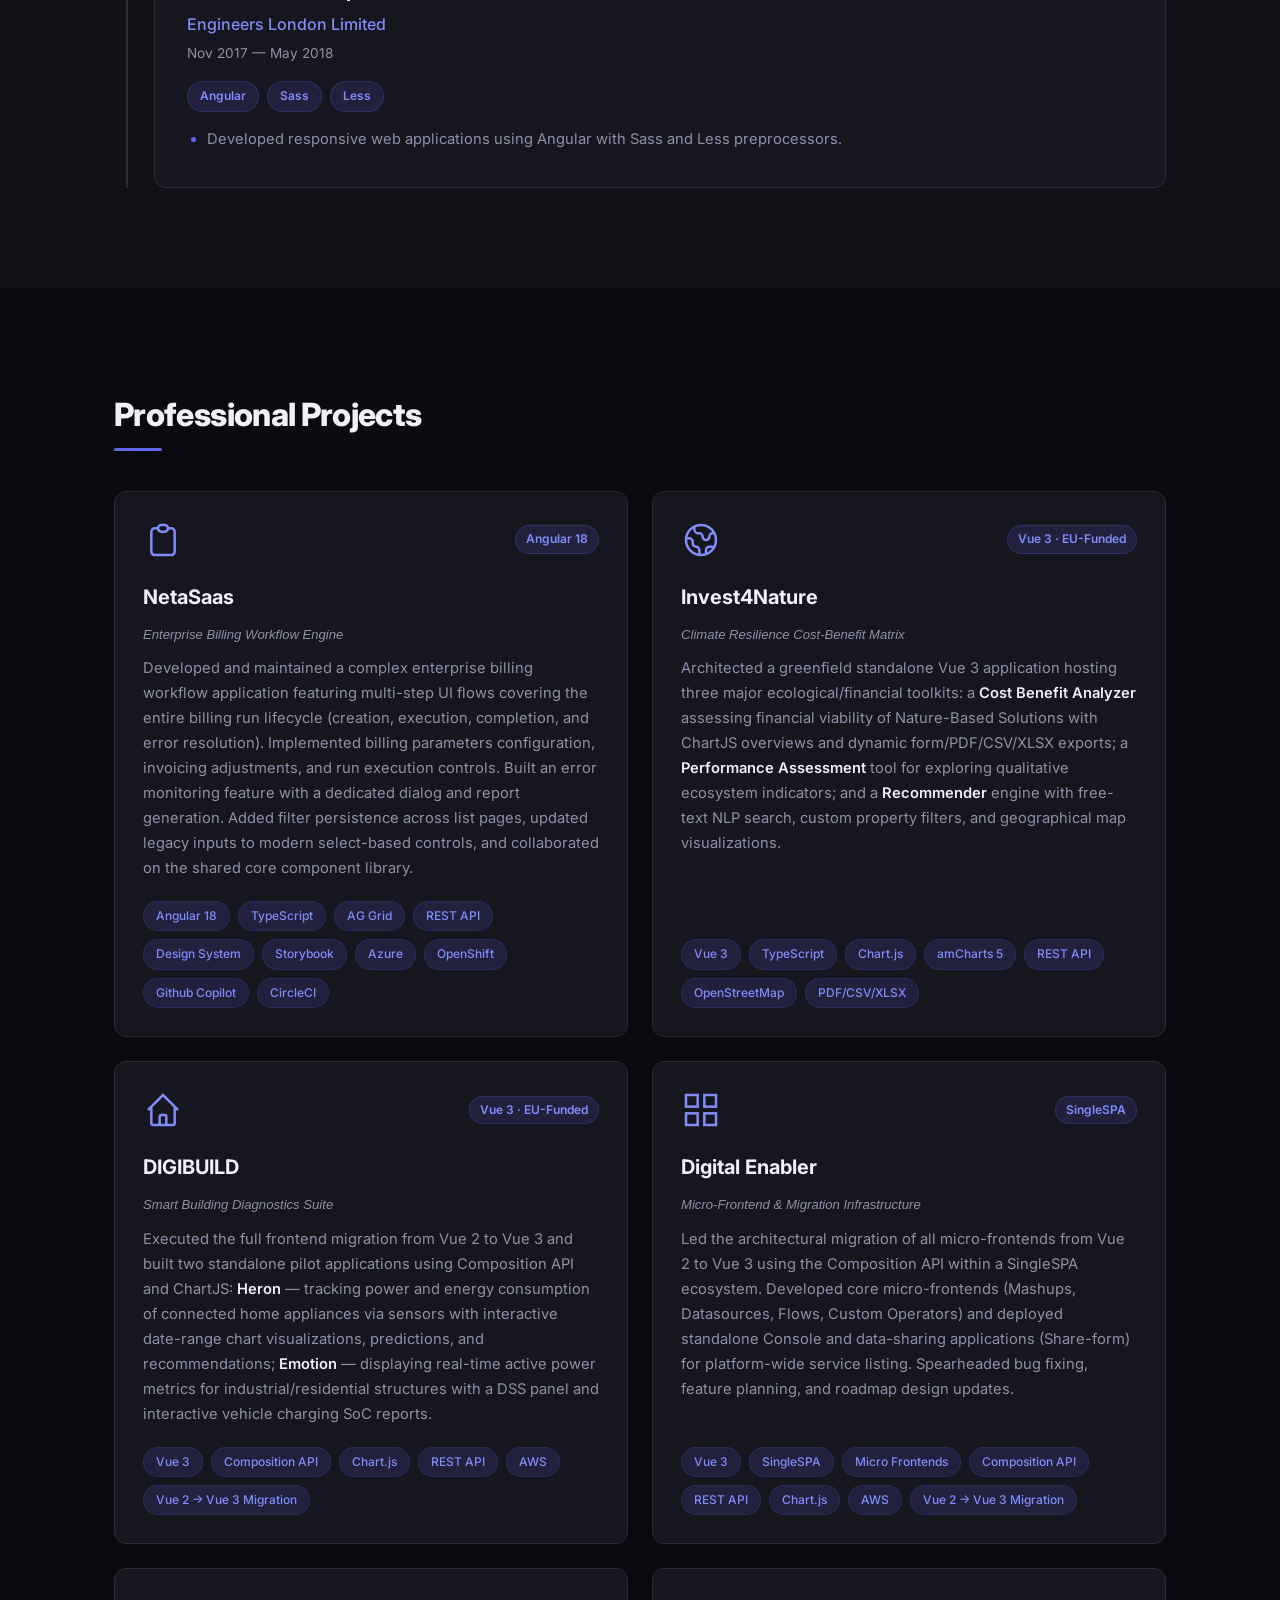
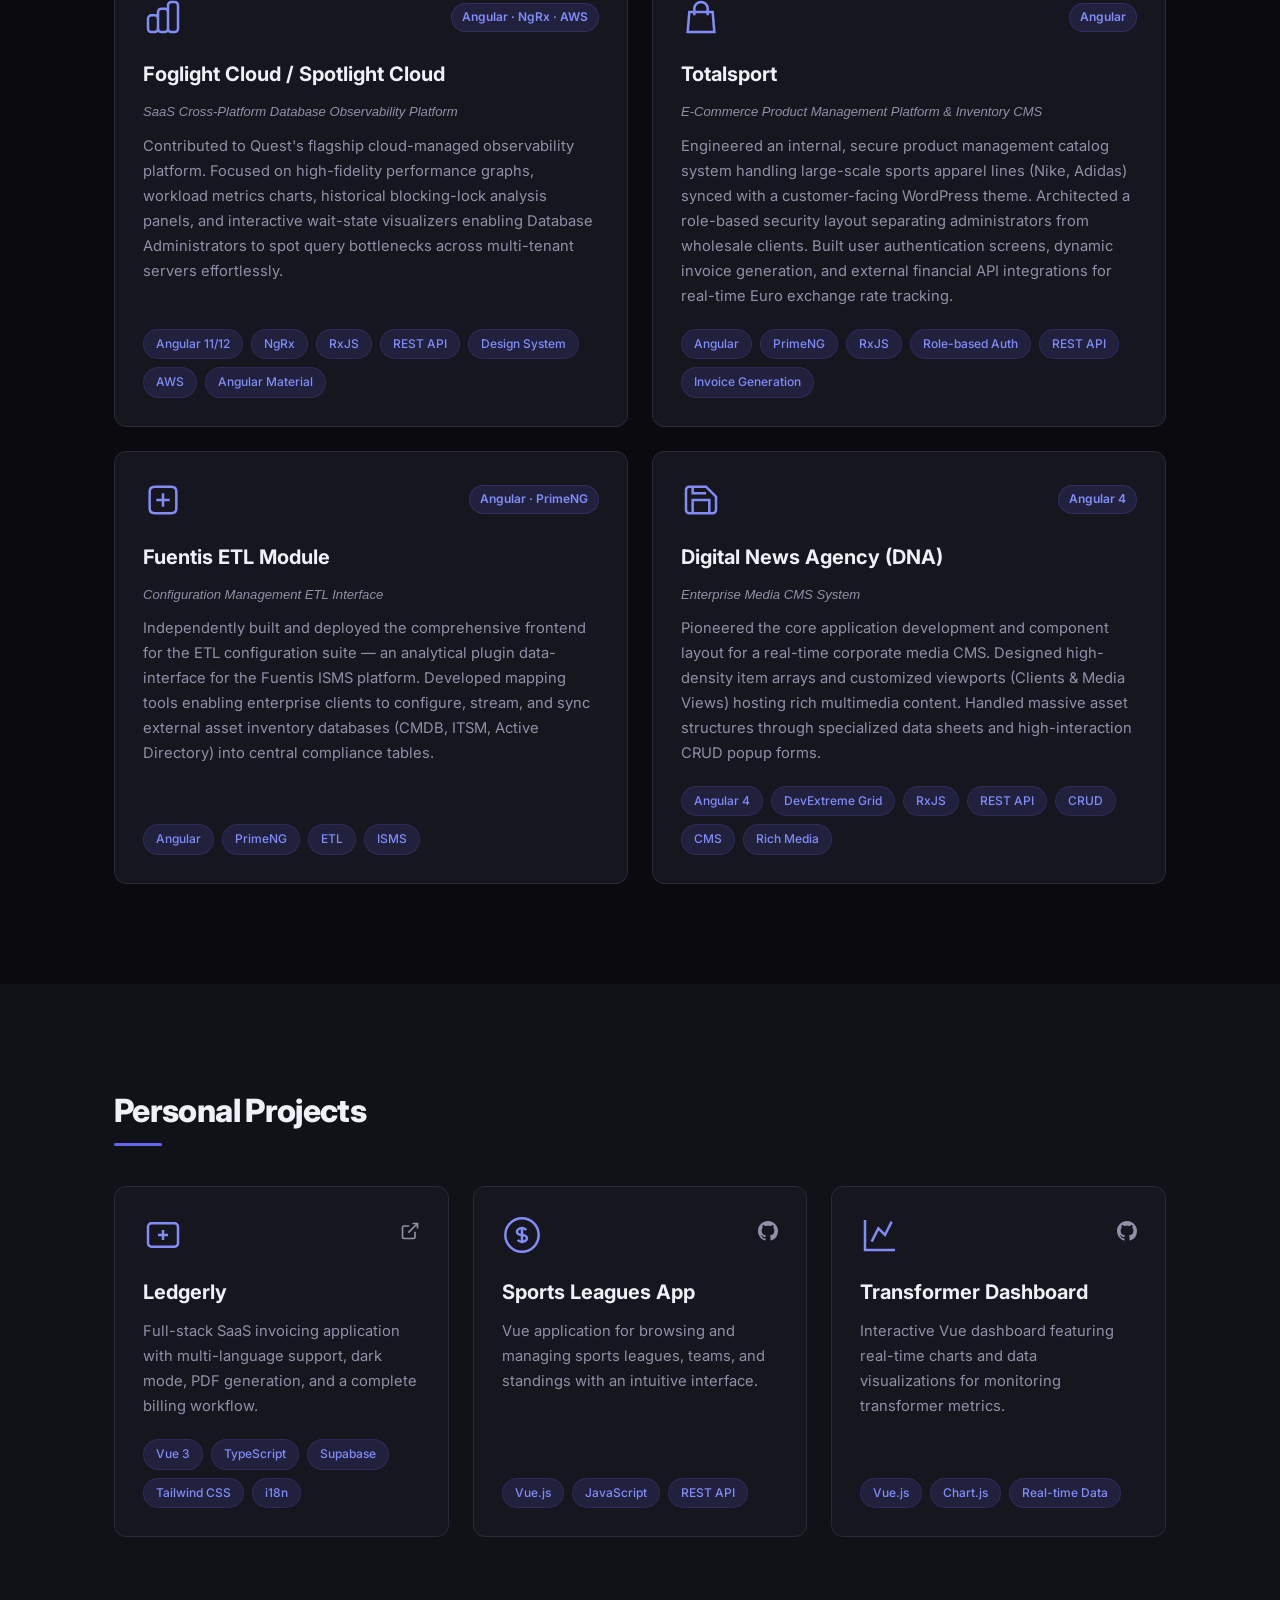
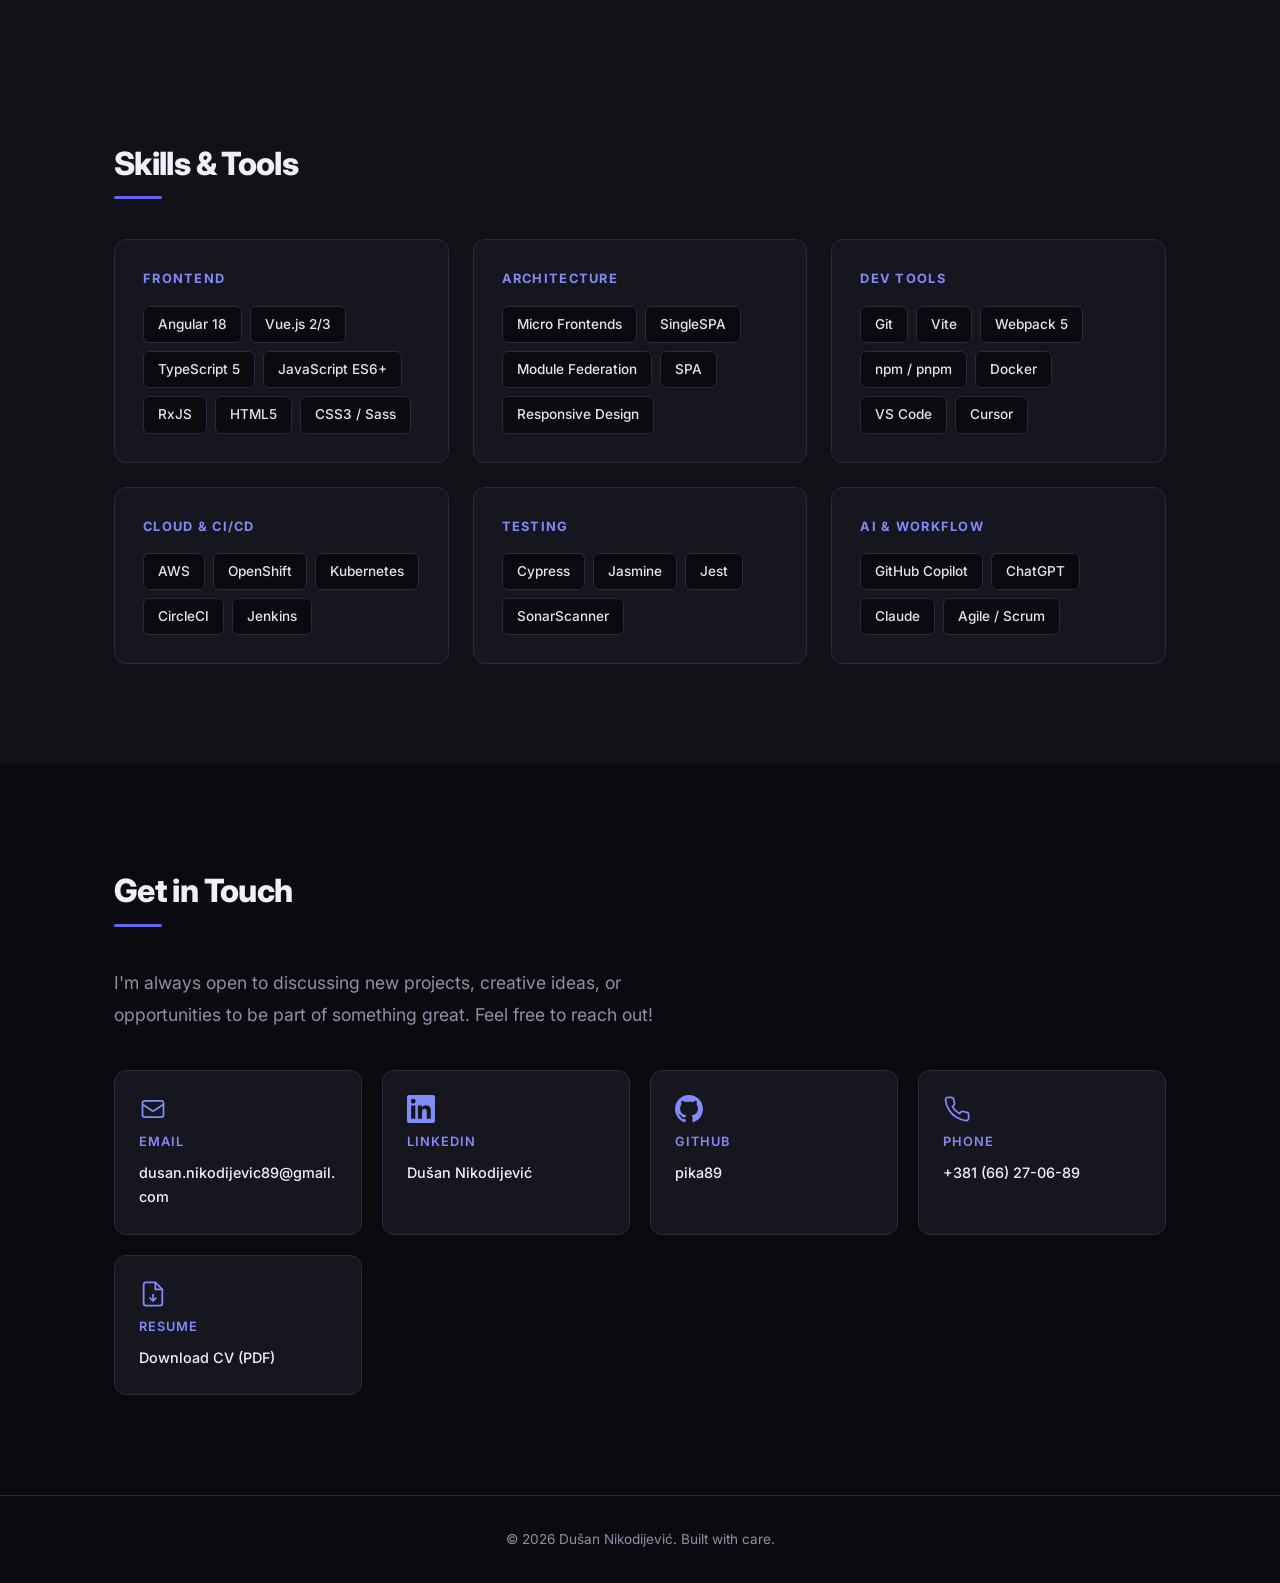
==== commit cc7831d4: "Update index.html" ====
--- a/index.html
+++ b/index.html
@@ -275,7 +275,12 @@
             <li>Angular 18</li>
             <li>TypeScript</li>
             <li>AG Grid</li>
+            <li>REST API</li>
+            <li>Design System</li>
+            <li>Storybook</li>
+            <li>Azure</li>
             <li>OpenShift</li>
+            <li>Github Copilot</li>
             <li>CircleCI</li>
           </ul>
         </article>
@@ -302,6 +307,8 @@
             <li>TypeScript</li>
             <li>Chart.js</li>
             <li>amCharts 5</li>
+            <li>REST API</li>
+            <li>OpenStreetMap</li>
             <li>PDF/CSV/XLSX</li>
           </ul>
         </article>
@@ -326,6 +333,8 @@
             <li>Vue 3</li>
             <li>Composition API</li>
             <li>Chart.js</li>
+            <li>REST API</li>
+            <li>AWS</li>
             <li>Vue 2 → Vue 3 Migration</li>
           </ul>
         </article>
@@ -351,6 +360,10 @@
             <li>SingleSPA</li>
             <li>Micro Frontends</li>
             <li>Composition API</li>
+            <li>REST API</li>
+            <li>Chart.js</li>
+            <li>AWS</li>
+            <li>Vue 2 → Vue 3 Migration</li>
           </ul>
         </article>
 
@@ -373,6 +386,8 @@
             <li>Angular 11/12</li>
             <li>NgRx</li>
             <li>RxJS</li>
+            <li>REST API</li>
+            <li>Design System</li>
             <li>AWS</li>
             <li>Angular Material</li>
           </ul>
@@ -396,6 +411,8 @@
           </p>
           <ul class="project-card__tags">
             <li>Angular</li>
+            <li>PrimeNG</li>
+            <li>RxJS</li>
             <li>Role-based Auth</li>
             <li>REST API</li>
             <li>Invoice Generation</li>
@@ -444,6 +461,9 @@
           </p>
           <ul class="project-card__tags">
             <li>Angular 4</li>
+            <li>DevExtreme Grid</li>
+            <li>RxJS</li>
+            <li>REST API</li>
             <li>CRUD</li>
             <li>CMS</li>
             <li>Rich Media</li>
--- a/css/main.css
+++ b/css/main.css
@@ -724,6 +724,28 @@
   gap: 24px;
 }
 
+.projects__grid--wide {
+  grid-template-columns: repeat(auto-fit, minmax(360px, 1fr));
+}
+
+.project-card__scope {
+  font-size: 0.75rem;
+  font-weight: 600;
+  color: var(--color-accent-light);
+  background: var(--color-accent-glow);
+  border: 1px solid rgba(99, 102, 241, 0.2);
+  padding: 3px 10px;
+  border-radius: 999px;
+}
+
+.project-card__scope-label {
+  font-size: 0.82rem;
+  font-weight: 500;
+  color: var(--color-text-muted);
+  margin-bottom: 10px;
+  font-style: italic;
+}
+
 .project-card {
   background: var(--color-surface);
   border: 1px solid var(--color-border);
